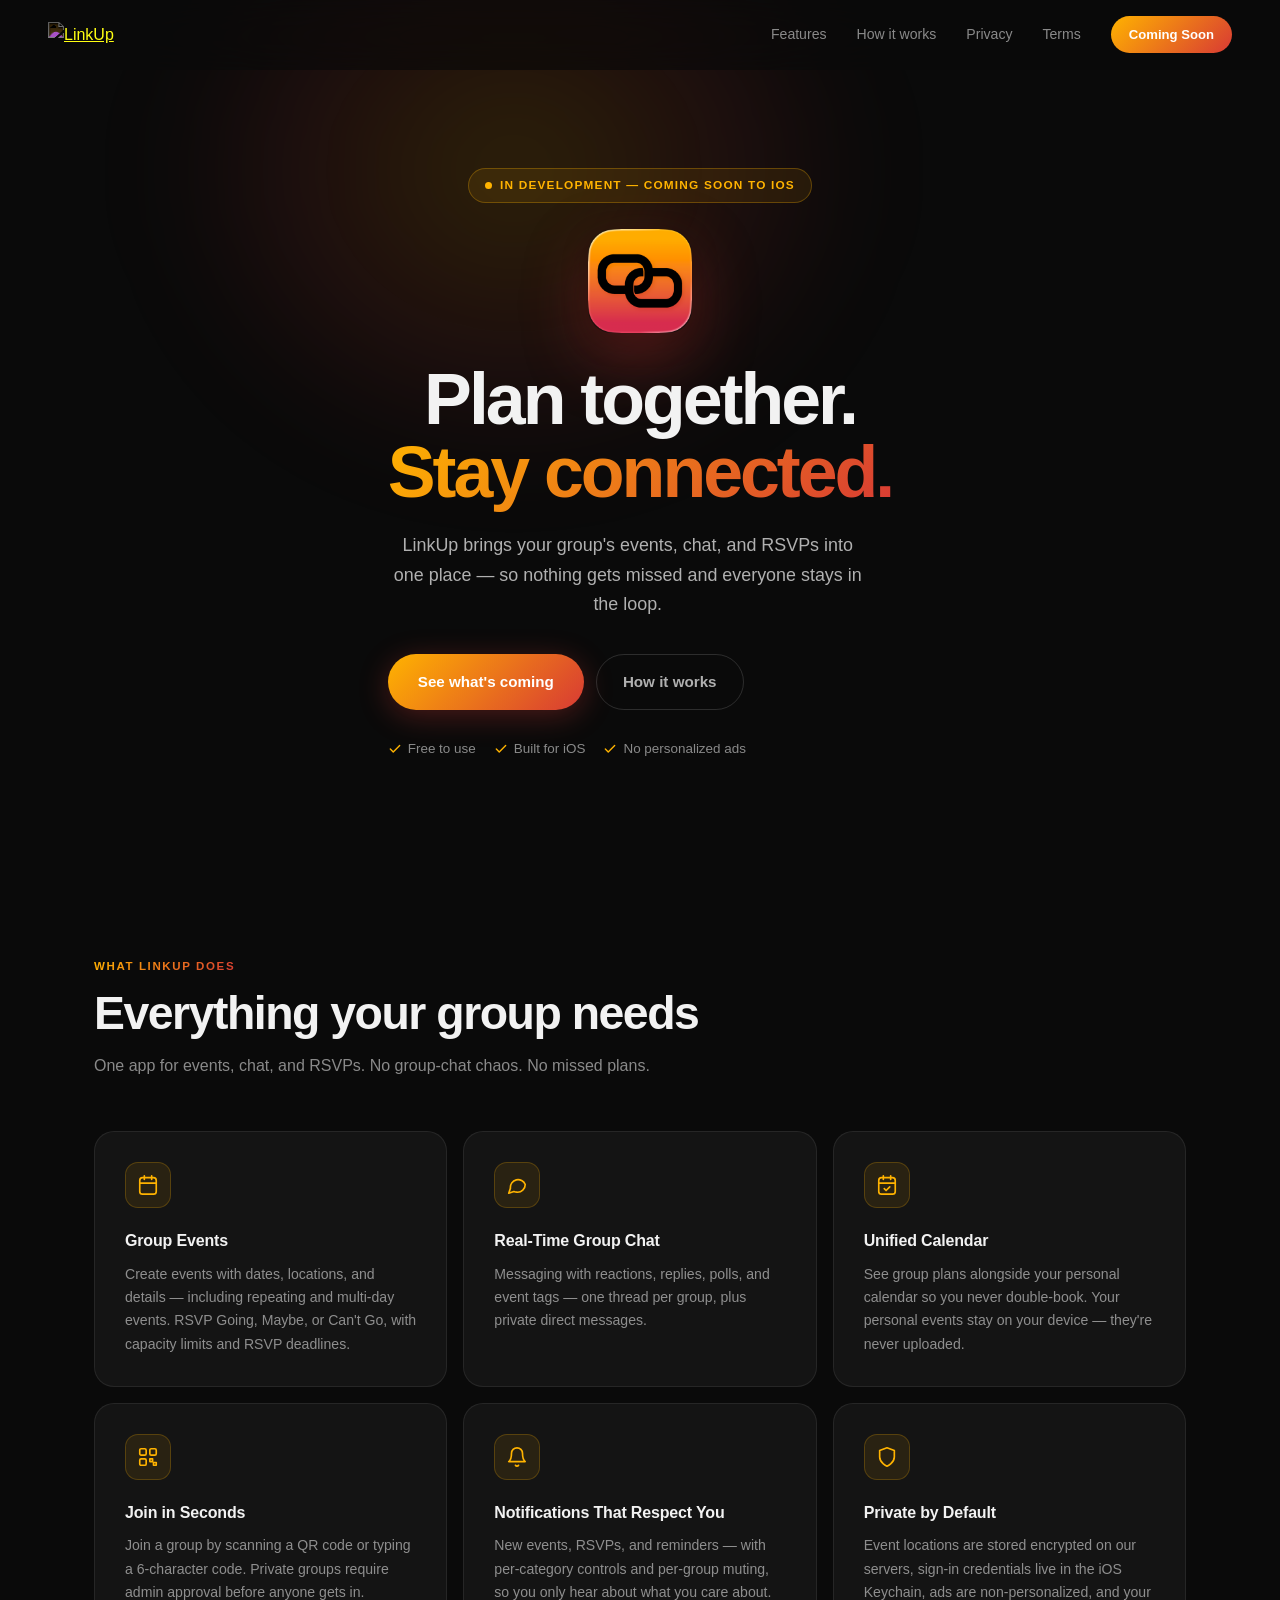
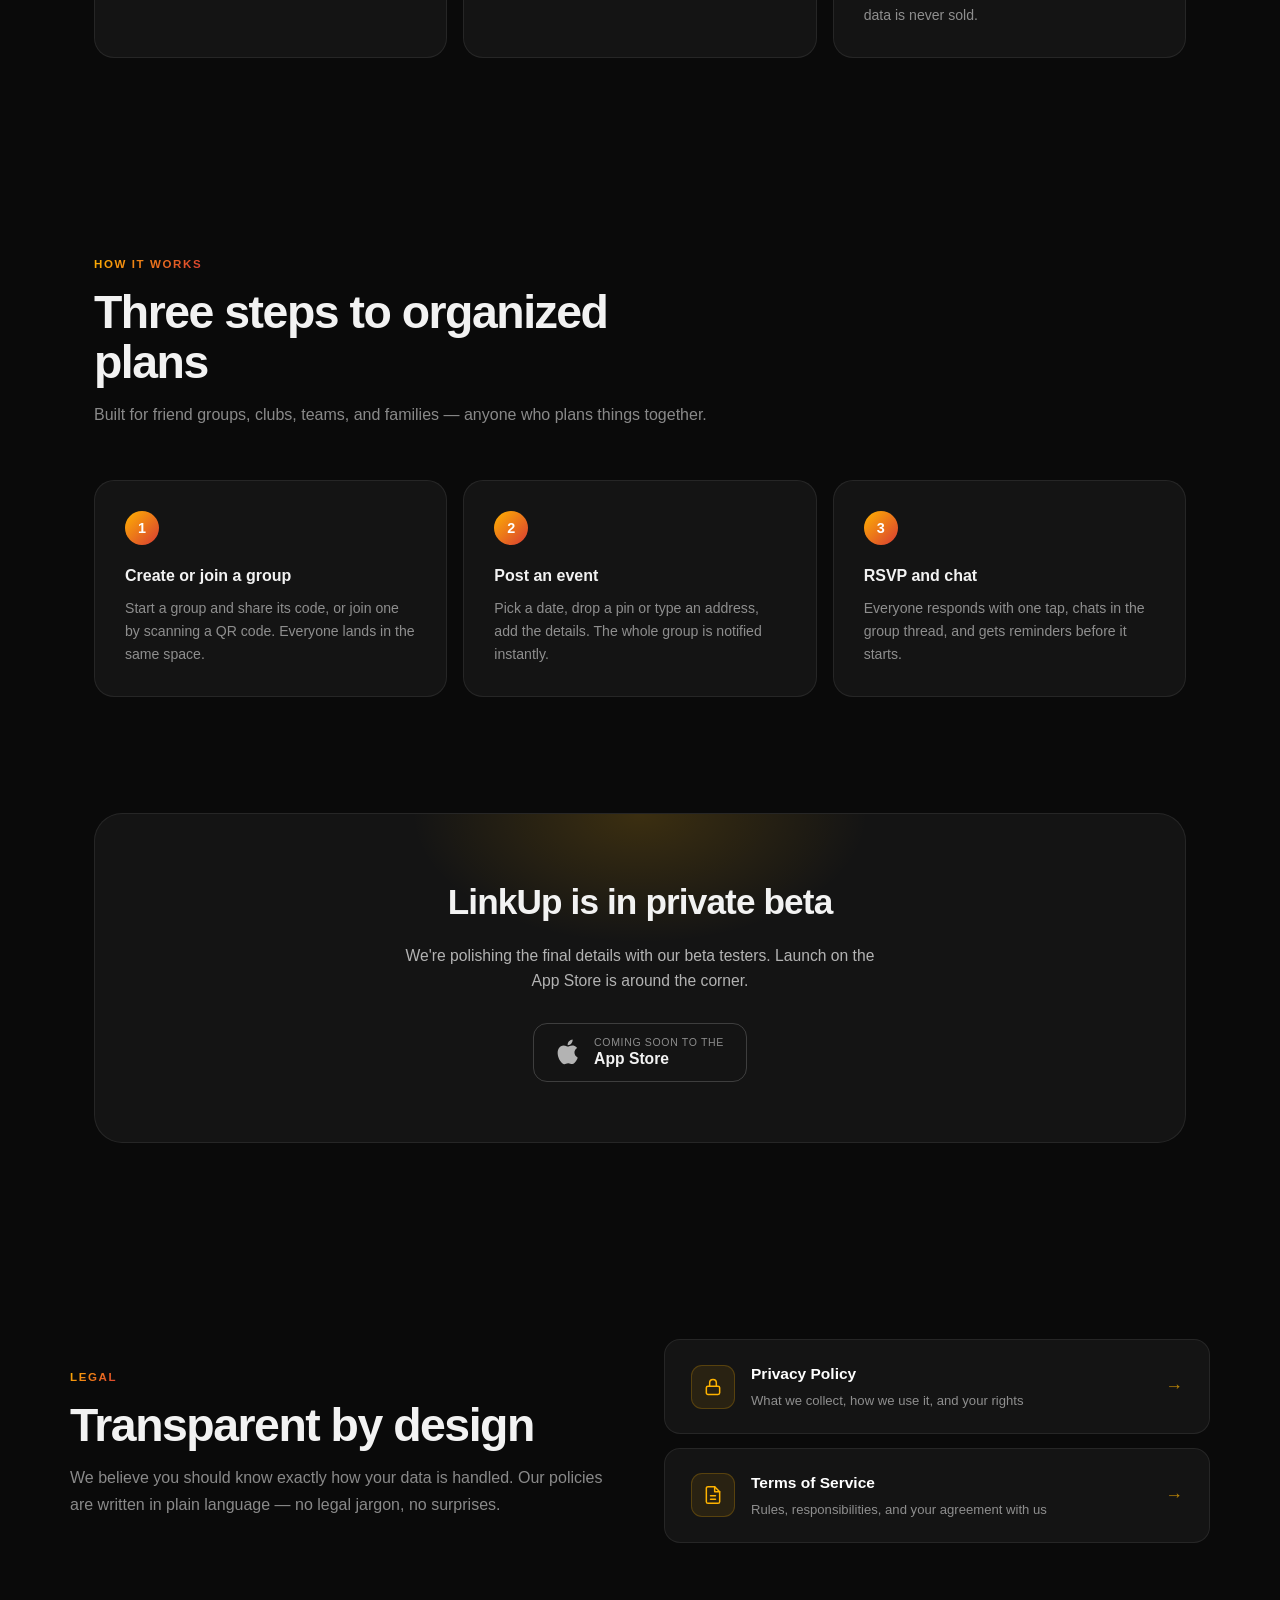
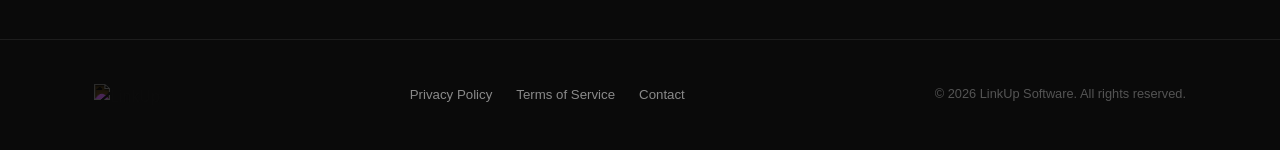
==== index.html @ d25749ea "chore(site): remove app UI mockup — keep the interface under wraps Cameron's call: don't show the ap" ====
<!DOCTYPE html>
<html lang="en">
<head>
  <meta charset="UTF-8" />
  <meta name="viewport" content="width=device-width, initial-scale=1.0" />
  <title>LinkUp — Plan Together. Coming Soon to iOS.</title>
  <meta name="description" content="LinkUp is a free iOS app for group event planning — create or join a group with a code, share events, RSVP, and chat in real time. Coming soon to the App Store." />
  <meta name="theme-color" content="#0a0a0a" />
  <link rel="canonical" href="https://linkupsoftware.com/" />
  <script>if (location.pathname === '/index.html') location.replace('/' + location.search + location.hash);</script>

  <link rel="icon" type="image/png" sizes="64x64" href="favicon-64.png" />
  <link rel="apple-touch-icon" href="apple-touch-icon.png" />

  <meta property="og:type" content="website" />
  <meta property="og:site_name" content="LinkUp" />
  <meta property="og:title" content="LinkUp — Plan Together" />
  <meta property="og:description" content="A free iOS app for coordinating group events. Groups, events, RSVPs, and real-time chat in one place. Coming soon to the App Store." />
  <meta property="og:url" content="https://linkupsoftware.com/" />
  <meta property="og:image" content="https://linkupsoftware.com/og.png" />
  <meta property="og:image:width" content="1200" />
  <meta property="og:image:height" content="630" />
  <meta name="twitter:card" content="summary_large_image" />
  <meta name="twitter:title" content="LinkUp — Plan Together" />
  <meta name="twitter:description" content="A free iOS app for coordinating group events. Coming soon to the App Store." />
  <meta name="twitter:image" content="https://linkupsoftware.com/og.png" />

  <script type="application/ld+json">
  {
    "@context": "https://schema.org",
    "@type": "MobileApplication",
    "name": "LinkUp",
    "operatingSystem": "iOS",
    "applicationCategory": "SocialNetworkingApplication",
    "url": "https://linkupsoftware.com",
    "description": "LinkUp helps a group of people coordinate events. Create or join a group with a 6-character code, post events, collect RSVPs, and chat in real time — keeping friends, clubs, sports teams, and families organized in one app. Currently in private beta; coming soon to the App Store.",
    "offers": { "@type": "Offer", "price": "0", "priceCurrency": "USD" },
    "publisher": { "@type": "Organization", "name": "LinkUp Software", "url": "https://linkupsoftware.com" }
  }
  </script>

  <style>
    *, *::before, *::after { box-sizing: border-box; margin: 0; padding: 0; }

    /* Brand colors mirror the iOS asset catalog: BrandOrange #FFB300 · BrandRed #D83A34 */
    :root {
      --orange: #FFB300;
      --red: #D83A34;
      --gradient: linear-gradient(135deg, #FFB300 0%, #D83A34 100%);
      --gradient-soft: linear-gradient(135deg, rgba(255,179,0,0.14) 0%, rgba(216,58,52,0.14) 100%);
      --black: #0a0a0a;
      --card: #141414;
      --card-2: #1a1a1a;
      --border: rgba(255,255,255,0.08);
      --text: #f2f2f2;
      --text-soft: rgba(255,255,255,0.68);
      --text-muted: rgba(255,255,255,0.52);
      --radius: 20px;
      --maxw: 1140px;
    }

    html { scroll-behavior: smooth; }

    body {
      font-family: -apple-system, BlinkMacSystemFont, "Segoe UI", Roboto, sans-serif;
      background: var(--black);
      color: var(--text);
      line-height: 1.6;
      overflow-x: hidden;
      -webkit-font-smoothing: antialiased;
    }

    a:focus-visible, button:focus-visible {
      outline: 2px solid var(--orange);
      outline-offset: 3px;
      border-radius: 6px;
    }
    .skip-link {
      position: absolute; left: -9999px; top: 12px; z-index: 200;
      background: var(--gradient); color: #fff; padding: 10px 18px;
      border-radius: 8px; font-weight: 700; text-decoration: none; font-size: .9rem;
    }
    .skip-link:focus { left: 12px; }

    /* ── NAV ── */
    nav {
      position: fixed;
      top: 0; left: 0; right: 0;
      z-index: 100;
      display: flex;
      align-items: center;
      justify-content: space-between;
      padding: 16px 48px;
      background: rgba(10,10,10,0.72);
      backdrop-filter: blur(24px) saturate(160%);
      -webkit-backdrop-filter: blur(24px) saturate(160%);
      border-bottom: 1px solid transparent;
      transition: border-color .25s, background .25s;
    }
    nav.scrolled { border-bottom-color: var(--border); background: rgba(10,10,10,0.9); }
    .nav-logo { height: 26px; width: auto; filter: invert(1); display: block; }
    .nav-links { display: flex; gap: 30px; align-items: center; }
    .nav-links a {
      color: var(--text-muted);
      text-decoration: none;
      font-size: 0.88rem;
      font-weight: 500;
      transition: color 0.2s;
    }
    .nav-links a:hover { color: #fff; }
    .nav-cta {
      background: var(--gradient) !important;
      color: #fff !important;
      padding: 8px 18px;
      border-radius: 50px;
      font-size: 0.82rem !important;
      font-weight: 700 !important;
    }

    /* ── LAYOUT ── */
    .wrap { max-width: var(--maxw); margin: 0 auto; padding: 0 24px; }

    /* ── HERO ── */
    .hero {
      position: relative;
      padding: 168px 0 96px;
      overflow: hidden;
    }
    .hero::before {
      content: '';
      position: absolute;
      inset: 0;
      background-image: url('bg.png');
      background-size: 180px;
      opacity: 0.03;
      pointer-events: none;
    }
    .hero-glow {
      position: absolute;
      top: -140px; left: 12%;
      width: 720px; height: 620px;
      background: radial-gradient(ellipse, rgba(255,179,0,0.15) 0%, rgba(216,58,52,0.10) 42%, transparent 70%);
      pointer-events: none;
      border-radius: 50%;
      filter: blur(50px);
    }
    .hero-grid {
      position: relative;
      display: flex;
      flex-direction: column;
      align-items: center;
      text-align: center;
    }
    .hero-icon {
      display: block;
      width: 104px; height: 104px;
      border-radius: 24px;
      margin: 0 auto 30px;
      box-shadow: 0 24px 64px rgba(216,58,52,0.34), 0 8px 24px rgba(0,0,0,0.45);
    }

    .hero-badge {
      display: inline-flex;
      align-items: center;
      gap: 8px;
      font-size: 0.74rem;
      font-weight: 700;
      letter-spacing: 0.1em;
      text-transform: uppercase;
      color: var(--orange);
      background: rgba(255,179,0,0.09);
      border: 1px solid rgba(255,179,0,0.28);
      padding: 7px 16px;
      border-radius: 50px;
      margin-bottom: 26px;
    }
    .hero-badge::before {
      content: '';
      width: 7px; height: 7px;
      border-radius: 50%;
      background: var(--orange);
      animation: pulse 2s infinite;
      flex-shrink: 0;
    }
    @keyframes pulse {
      0%, 100% { opacity: 1; transform: scale(1); }
      50% { opacity: 0.45; transform: scale(0.8); }
    }

    .hero h1 {
      font-size: clamp(2.7rem, 5.6vw, 4.6rem);
      font-weight: 800;
      letter-spacing: -0.042em;
      line-height: 1.02;
      margin-bottom: 22px;
    }
    .hero h1 .grad {
      background: var(--gradient);
      -webkit-background-clip: text;
      -webkit-text-fill-color: transparent;
      background-clip: text;
    }
    .hero-sub {
      font-size: clamp(1.02rem, 1.4vw, 1.16rem);
      color: var(--text-soft);
      max-width: 480px;
      margin-bottom: 34px;
      line-height: 1.65;
    }
    .hero-ctas { display: flex; gap: 12px; flex-wrap: wrap; margin-bottom: 28px; }

    .btn-primary {
      display: inline-flex;
      align-items: center;
      gap: 9px;
      background: var(--gradient);
      color: #fff;
      padding: 15px 30px;
      border-radius: 50px;
      font-weight: 700;
      font-size: 0.95rem;
      text-decoration: none;
      box-shadow: 0 6px 30px rgba(216,58,52,0.32);
      transition: transform 0.15s, box-shadow 0.15s;
    }
    .btn-primary:hover { transform: translateY(-2px); box-shadow: 0 10px 40px rgba(216,58,52,0.46); }
    .btn-ghost {
      display: inline-flex;
      align-items: center;
      gap: 8px;
      color: var(--text-soft);
      padding: 15px 26px;
      border-radius: 50px;
      font-weight: 600;
      font-size: 0.95rem;
      text-decoration: none;
      border: 1px solid rgba(255,255,255,0.14);
      transition: border-color 0.2s, color 0.2s;
    }
    .btn-ghost:hover { border-color: rgba(255,255,255,0.32); color: #fff; }

    .hero-meta {
      display: flex; align-items: center; gap: 18px; flex-wrap: wrap;
      font-size: 0.84rem; color: var(--text-muted);
    }
    .hero-meta i { font-style: normal; display: inline-flex; align-items: center; gap: 6px; }
    .hero-meta svg { width: 14px; height: 14px; color: var(--orange); }

    /* ── SECTIONS ── */
    .section { padding: 96px 0; }
    .section-head { max-width: 620px; margin-bottom: 52px; }
    .section-label {
      font-size: 0.72rem;
      font-weight: 700;
      letter-spacing: 0.14em;
      text-transform: uppercase;
      background: var(--gradient);
      -webkit-background-clip: text;
      -webkit-text-fill-color: transparent;
      background-clip: text;
      margin-bottom: 13px;
      display: inline-block;
    }
    .section-title {
      font-size: clamp(2rem, 4.4vw, 2.9rem);
      font-weight: 800;
      letter-spacing: -0.032em;
      line-height: 1.08;
      margin-bottom: 14px;
    }
    .section-sub { font-size: 1rem; color: var(--text-muted); line-height: 1.7; }

    /* ── FEATURES ── */
    .features-grid {
      display: grid;
      grid-template-columns: repeat(auto-fit, minmax(290px, 1fr));
      gap: 16px;
    }
    .feature-card {
      background: var(--card);
      border: 1px solid var(--border);
      border-radius: var(--radius);
      padding: 30px;
      transition: border-color 0.2s, transform 0.2s;
      position: relative;
      overflow: hidden;
    }
    .feature-card::before {
      content: '';
      position: absolute; inset: 0;
      background: var(--gradient-soft);
      opacity: 0;
      transition: opacity 0.3s;
    }
    .feature-card:hover { transform: translateY(-3px); border-color: rgba(255,179,0,0.24); }
    .feature-card:hover::before { opacity: 1; }
    .feature-icon {
      width: 46px; height: 46px;
      border-radius: 13px;
      background: rgba(255,179,0,0.09);
      border: 1px solid rgba(255,179,0,0.22);
      display: flex; align-items: center; justify-content: center;
      margin-bottom: 20px;
      position: relative;
      color: var(--orange);
    }
    .feature-icon svg { width: 22px; height: 22px; }
    .feature-card h3 { font-size: 1rem; font-weight: 700; margin-bottom: 9px; letter-spacing: -0.01em; position: relative; }
    .feature-card p { font-size: 0.88rem; color: var(--text-muted); line-height: 1.65; position: relative; }

    /* ── STEPS ── */
    .steps { display: grid; grid-template-columns: repeat(auto-fit, minmax(240px, 1fr)); gap: 16px; }
    .step {
      background: var(--card);
      border: 1px solid var(--border);
      border-radius: var(--radius);
      padding: 30px;
    }
    .step-num {
      display: inline-flex; align-items: center; justify-content: center;
      width: 34px; height: 34px; border-radius: 50%;
      background: var(--gradient);
      color: #fff; font-weight: 800; font-size: 0.9rem;
      margin-bottom: 18px;
    }
    .step h3 { font-size: 1rem; font-weight: 700; margin-bottom: 8px; }
    .step p { font-size: 0.88rem; color: var(--text-muted); line-height: 1.65; }

    /* ── BETA CARD ── */
    .coming { padding: 20px 0 100px; }
    .coming-card {
      position: relative;
      border-radius: 28px;
      padding: 60px 40px;
      background: var(--card);
      border: 1px solid var(--border);
      overflow: hidden;
      text-align: center;
    }
    .coming-card::before {
      content: '';
      position: absolute;
      top: -130px; left: 50%; transform: translateX(-50%);
      width: 460px; height: 260px;
      background: radial-gradient(ellipse, rgba(255,179,0,0.17) 0%, transparent 70%);
      pointer-events: none;
    }
    .coming-card h2 {
      font-size: clamp(1.6rem, 3.6vw, 2.2rem);
      font-weight: 800; letter-spacing: -0.025em;
      margin-bottom: 12px; position: relative;
    }
    .coming-card > p {
      color: var(--text-soft);
      max-width: 470px; margin: 0 auto 30px;
      font-size: 0.98rem; position: relative;
    }
    .store-pill {
      display: inline-flex; align-items: center; gap: 12px;
      border: 1px solid rgba(255,255,255,0.18);
      border-radius: 14px;
      padding: 12px 22px;
      color: var(--text-soft);
      user-select: none; position: relative;
    }
    .store-pill svg { width: 26px; height: 26px; fill: currentColor; }
    .store-pill .store-text { text-align: left; line-height: 1.25; }
    .store-pill .store-text small { display: block; font-size: 0.66rem; letter-spacing: 0.06em; text-transform: uppercase; opacity: 0.75; }
    .store-pill .store-text strong { font-size: 0.98rem; font-weight: 700; color: var(--text); }

    /* ── LEGAL ── */
    .legal-section {
      padding: 96px 0;
      display: grid;
      grid-template-columns: 1fr 1fr;
      gap: 48px;
      align-items: center;
    }
    .legal-cards { display: flex; flex-direction: column; gap: 14px; }
    .legal-card {
      display: flex; align-items: center; justify-content: space-between;
      background: var(--card);
      border: 1px solid var(--border);
      border-radius: 16px;
      padding: 22px 26px;
      text-decoration: none; color: #fff;
      transition: border-color 0.2s, transform 0.15s, background 0.2s;
    }
    .legal-card:hover { background: var(--card-2); border-color: rgba(255,179,0,0.3); transform: translateX(4px); }
    .legal-card-left { display: flex; align-items: center; gap: 16px; }
    .legal-card-icon {
      width: 44px; height: 44px; border-radius: 11px;
      background: rgba(255,179,0,0.09);
      border: 1px solid rgba(255,179,0,0.22);
      display: flex; align-items: center; justify-content: center;
      flex-shrink: 0; color: var(--orange);
    }
    .legal-card-icon svg { width: 20px; height: 20px; }
    .legal-card-text h3 { font-size: 0.97rem; font-weight: 700; margin-bottom: 3px; }
    .legal-card-text p { font-size: 0.82rem; color: var(--text-muted); }
    .legal-card-arrow { color: var(--orange); font-size: 1.1rem; opacity: 0.7; transition: opacity .2s, transform .2s; }
    .legal-card:hover .legal-card-arrow { opacity: 1; transform: translateX(3px); }

    /* ── FOOTER ── */
    footer { border-top: 1px solid var(--border); padding: 44px 0; }
    .footer-inner {
      display: flex; align-items: center; justify-content: space-between;
      flex-wrap: wrap; gap: 20px;
    }
    footer img.footer-logo { height: 22px; filter: invert(1); opacity: 0.4; }
    .footer-links { display: flex; gap: 24px; flex-wrap: wrap; }
    .footer-links a {
      color: var(--text-muted); text-decoration: none;
      font-size: 0.83rem; transition: color 0.2s;
    }
    .footer-links a:hover { color: rgba(255,255,255,0.9); }
    .footer-copy { color: rgba(255,255,255,0.3); font-size: 0.8rem; }

    /* ── SCROLL REVEAL ── */
    .reveal { opacity: 0; transform: translateY(18px); transition: opacity .6s ease, transform .6s ease; }
    .reveal.in { opacity: 1; transform: none; }

    /* ── RESPONSIVE / MOTION ── */
    @media (prefers-reduced-motion: reduce) {
      html { scroll-behavior: auto; }
      .hero-badge::before { animation: none; }
      .reveal { opacity: 1; transform: none; transition: none; }
      * { transition: none !important; }
    }
    @media (max-width: 940px) {
      .hero { padding: 140px 0 72px; }
      .section-head { margin-left: auto; margin-right: auto; text-align: center; }
      .legal-section { grid-template-columns: 1fr; gap: 32px; }
    }
    @media (max-width: 768px) {
      nav { padding: 12px 18px; }
      .nav-links a:not(.nav-cta) { display: none; }
      .section { padding: 72px 0; }
      .coming-card { padding: 44px 22px; }
      .footer-inner { flex-direction: column; align-items: flex-start; }
      .hero-icon { width: 88px; height: 88px; }
    }
  </style>
</head>
<body>

<a class="skip-link" href="#features">Skip to content</a>

<!-- NAV -->
<nav id="nav" aria-label="Main">
  <a href="/" aria-label="LinkUp home"><img class="nav-logo" src="logo.png" alt="LinkUp" /></a>
  <div class="nav-links">
    <a href="#features">Features</a>
    <a href="#how">How it works</a>
    <a href="privacy">Privacy</a>
    <a href="tos">Terms</a>
    <a href="#coming-soon" class="nav-cta">Coming Soon</a>
  </div>
</nav>

<!-- HERO -->
<header class="hero">
  <div class="hero-glow" aria-hidden="true"></div>
  <div class="wrap hero-grid">
    <div class="hero-copy">
      <p class="hero-badge">In development &mdash; coming soon to iOS</p>
      <img class="hero-icon" src="appicon-320.png" alt="LinkUp app icon" width="104" height="104" />
      <h1>Plan together.<br><span class="grad">Stay connected.</span></h1>
      <p class="hero-sub">LinkUp brings your group's events, chat, and RSVPs into one place — so nothing gets missed and everyone stays in the loop.</p>
      <div class="hero-ctas">
        <a class="btn-primary" href="#features">See what's coming</a>
        <a class="btn-ghost" href="#how">How it works</a>
      </div>
      <p class="hero-meta">
        <i><svg viewBox="0 0 24 24" fill="none" stroke="currentColor" stroke-width="2.4" stroke-linecap="round" stroke-linejoin="round" aria-hidden="true"><path d="M20 6 9 17l-5-5"/></svg>Free to use</i>
        <i><svg viewBox="0 0 24 24" fill="none" stroke="currentColor" stroke-width="2.4" stroke-linecap="round" stroke-linejoin="round" aria-hidden="true"><path d="M20 6 9 17l-5-5"/></svg>Built for iOS</i>
        <i><svg viewBox="0 0 24 24" fill="none" stroke="currentColor" stroke-width="2.4" stroke-linecap="round" stroke-linejoin="round" aria-hidden="true"><path d="M20 6 9 17l-5-5"/></svg>No personalized ads</i>
      </p>
    </div>

  </div>
</header>

<main>

<!-- FEATURES -->
<section class="section" id="features">
  <div class="wrap">
    <div class="section-head reveal">
      <p class="section-label">What LinkUp does</p>
      <h2 class="section-title">Everything your group needs</h2>
      <p class="section-sub">One app for events, chat, and RSVPs. No group-chat chaos. No missed plans.</p>
    </div>

    <div class="features-grid">
      <div class="feature-card reveal">
        <div class="feature-icon" aria-hidden="true">
          <svg viewBox="0 0 24 24" fill="none" stroke="currentColor" stroke-width="1.8" stroke-linecap="round" stroke-linejoin="round"><rect x="3" y="4" width="18" height="18" rx="3"/><path d="M16 2v4M8 2v4M3 10h18"/></svg>
        </div>
        <h3>Group Events</h3>
        <p>Create events with dates, locations, and details — including repeating and multi-day events. RSVP Going, Maybe, or Can't Go, with capacity limits and RSVP deadlines.</p>
      </div>
      <div class="feature-card reveal">
        <div class="feature-icon" aria-hidden="true">
          <svg viewBox="0 0 24 24" fill="none" stroke="currentColor" stroke-width="1.8" stroke-linecap="round" stroke-linejoin="round"><path d="M21 11.5a8.38 8.38 0 0 1-9 8.35 8.5 8.5 0 0 1-3.4-.7L3 21l1.85-5.6A8.38 8.38 0 0 1 21 11.5Z"/></svg>
        </div>
        <h3>Real-Time Group Chat</h3>
        <p>Messaging with reactions, replies, polls, and event tags — one thread per group, plus private direct messages.</p>
      </div>
      <div class="feature-card reveal">
        <div class="feature-icon" aria-hidden="true">
          <svg viewBox="0 0 24 24" fill="none" stroke="currentColor" stroke-width="1.8" stroke-linecap="round" stroke-linejoin="round"><rect x="3" y="4" width="18" height="18" rx="3"/><path d="M16 2v4M8 2v4M3 10h18M9 16l2 2 4-4"/></svg>
        </div>
        <h3>Unified Calendar</h3>
        <p>See group plans alongside your personal calendar so you never double-book. Your personal events stay on your device — they're never uploaded.</p>
      </div>
      <div class="feature-card reveal">
        <div class="feature-icon" aria-hidden="true">
          <svg viewBox="0 0 24 24" fill="none" stroke="currentColor" stroke-width="1.8" stroke-linecap="round" stroke-linejoin="round"><rect x="3" y="3" width="7" height="7" rx="1.5"/><rect x="14" y="3" width="7" height="7" rx="1.5"/><rect x="3" y="14" width="7" height="7" rx="1.5"/><path d="M14 14h3v3h-3zM18 18h3v3h-3z"/></svg>
        </div>
        <h3>Join in Seconds</h3>
        <p>Join a group by scanning a QR code or typing a 6-character code. Private groups require admin approval before anyone gets in.</p>
      </div>
      <div class="feature-card reveal">
        <div class="feature-icon" aria-hidden="true">
          <svg viewBox="0 0 24 24" fill="none" stroke="currentColor" stroke-width="1.8" stroke-linecap="round" stroke-linejoin="round"><path d="M18 8a6 6 0 0 0-12 0c0 7-3 9-3 9h18s-3-2-3-9"/><path d="M13.7 21a2 2 0 0 1-3.4 0"/></svg>
        </div>
        <h3>Notifications That Respect You</h3>
        <p>New events, RSVPs, and reminders — with per-category controls and per-group muting, so you only hear about what you care about.</p>
      </div>
      <div class="feature-card reveal">
        <div class="feature-icon" aria-hidden="true">
          <svg viewBox="0 0 24 24" fill="none" stroke="currentColor" stroke-width="1.8" stroke-linecap="round" stroke-linejoin="round"><path d="M12 22s8-3.5 8-10V5l-8-3-8 3v7c0 6.5 8 10 8 10Z"/></svg>
        </div>
        <h3>Private by Default</h3>
        <p>Event locations are stored encrypted on our servers, sign-in credentials live in the iOS Keychain, ads are non-personalized, and your data is never sold.</p>
      </div>
    </div>
  </div>
</section>

<!-- HOW IT WORKS -->
<section class="section" id="how">
  <div class="wrap">
    <div class="section-head reveal">
      <p class="section-label">How it works</p>
      <h2 class="section-title">Three steps to organized plans</h2>
      <p class="section-sub">Built for friend groups, clubs, teams, and families — anyone who plans things together.</p>
    </div>
    <div class="steps">
      <div class="step reveal">
        <span class="step-num" aria-hidden="true">1</span>
        <h3>Create or join a group</h3>
        <p>Start a group and share its code, or join one by scanning a QR code. Everyone lands in the same space.</p>
      </div>
      <div class="step reveal">
        <span class="step-num" aria-hidden="true">2</span>
        <h3>Post an event</h3>
        <p>Pick a date, drop a pin or type an address, add the details. The whole group is notified instantly.</p>
      </div>
      <div class="step reveal">
        <span class="step-num" aria-hidden="true">3</span>
        <h3>RSVP and chat</h3>
        <p>Everyone responds with one tap, chats in the group thread, and gets reminders before it starts.</p>
      </div>
    </div>
  </div>
</section>

<!-- COMING SOON -->
<section class="coming" id="coming-soon">
  <div class="wrap">
    <div class="coming-card reveal">
      <h2>LinkUp is in private beta</h2>
      <p>We're polishing the final details with our beta testers. Launch on the App Store is around the corner.</p>
      <div class="store-pill" aria-label="Coming soon to the App Store">
        <svg viewBox="0 0 24 24" aria-hidden="true"><path d="M17.05 12.54c-.03-2.89 2.36-4.27 2.47-4.34-1.35-1.97-3.44-2.24-4.18-2.27-1.78-.18-3.47 1.05-4.37 1.05-.9 0-2.29-1.02-3.77-1-1.94.03-3.72 1.13-4.72 2.86-2.01 3.49-.51 8.66 1.45 11.49.96 1.39 2.1 2.94 3.6 2.88 1.44-.06 1.99-.93 3.73-.93 1.74 0 2.23.93 3.76.9 1.56-.03 2.54-1.41 3.49-2.8 1.1-1.61 1.55-3.17 1.57-3.25-.03-.02-3.01-1.16-3.03-4.59ZM14.16 4.06c.8-.96 1.33-2.3 1.18-3.64-1.14.05-2.53.76-3.35 1.72-.74.85-1.38 2.21-1.21 3.52 1.28.1 2.58-.65 3.38-1.6Z"/></svg>
        <span class="store-text">
          <small>Coming soon to the</small>
          <strong>App Store</strong>
        </span>
      </div>
    </div>
  </div>
</section>

<!-- LEGAL -->
<section class="wrap legal-section" id="legal">
  <div class="legal-intro reveal">
    <p class="section-label">Legal</p>
    <h2 class="section-title">Transparent by design</h2>
    <p class="section-sub">We believe you should know exactly how your data is handled. Our policies are written in plain language — no legal jargon, no surprises.</p>
  </div>
  <div class="legal-cards reveal">
    <a class="legal-card" href="privacy">
      <div class="legal-card-left">
        <div class="legal-card-icon" aria-hidden="true">
          <svg viewBox="0 0 24 24" fill="none" stroke="currentColor" stroke-width="1.8" stroke-linecap="round" stroke-linejoin="round"><rect x="4" y="11" width="16" height="10" rx="2"/><path d="M8 11V7a4 4 0 0 1 8 0v4"/></svg>
        </div>
        <div class="legal-card-text">
          <h3>Privacy Policy</h3>
          <p>What we collect, how we use it, and your rights</p>
        </div>
      </div>
      <span class="legal-card-arrow" aria-hidden="true">&rarr;</span>
    </a>
    <a class="legal-card" href="tos">
      <div class="legal-card-left">
        <div class="legal-card-icon" aria-hidden="true">
          <svg viewBox="0 0 24 24" fill="none" stroke="currentColor" stroke-width="1.8" stroke-linecap="round" stroke-linejoin="round"><path d="M14 2H6a2 2 0 0 0-2 2v16a2 2 0 0 0 2 2h12a2 2 0 0 0 2-2V8Z"/><path d="M14 2v6h6M9 13h6M9 17h6"/></svg>
        </div>
        <div class="legal-card-text">
          <h3>Terms of Service</h3>
          <p>Rules, responsibilities, and your agreement with us</p>
        </div>
      </div>
      <span class="legal-card-arrow" aria-hidden="true">&rarr;</span>
    </a>
  </div>
</section>

</main>

<!-- FOOTER -->
<footer>
  <div class="wrap footer-inner">
    <img class="footer-logo" src="logo.png" alt="LinkUp" />
    <div class="footer-links">
      <a href="privacy">Privacy Policy</a>
      <a href="tos">Terms of Service</a>
      <a href="mailto:hello.linkupapp@gmail.com">Contact</a>
    </div>
    <p class="footer-copy">&copy; 2026 LinkUp Software. All rights reserved.</p>
  </div>
</footer>

<script>
  // Nav border appears once scrolled off the top.
  var nav = document.getElementById('nav');
  var onScroll = function () { nav.classList.toggle('scrolled', window.scrollY > 8); };
  onScroll();
  window.addEventListener('scroll', onScroll, { passive: true });

  // Scroll reveal — skipped entirely when the user prefers reduced motion.
  var reduced = window.matchMedia('(prefers-reduced-motion: reduce)').matches;
  var items = document.querySelectorAll('.reveal');
  if (reduced || !('IntersectionObserver' in window)) {
    items.forEach(function (el) { el.classList.add('in'); });
  } else {
    var io = new IntersectionObserver(function (entries) {
      entries.forEach(function (e) {
        if (e.isIntersecting) { e.target.classList.add('in'); io.unobserve(e.target); }
      });
    }, { rootMargin: '0px 0px -60px 0px', threshold: 0.08 });
    items.forEach(function (el, i) {
      el.style.transitionDelay = Math.min(i % 3, 2) * 70 + 'ms';
      io.observe(el);
    });
  }
</script>

</body>
</html>
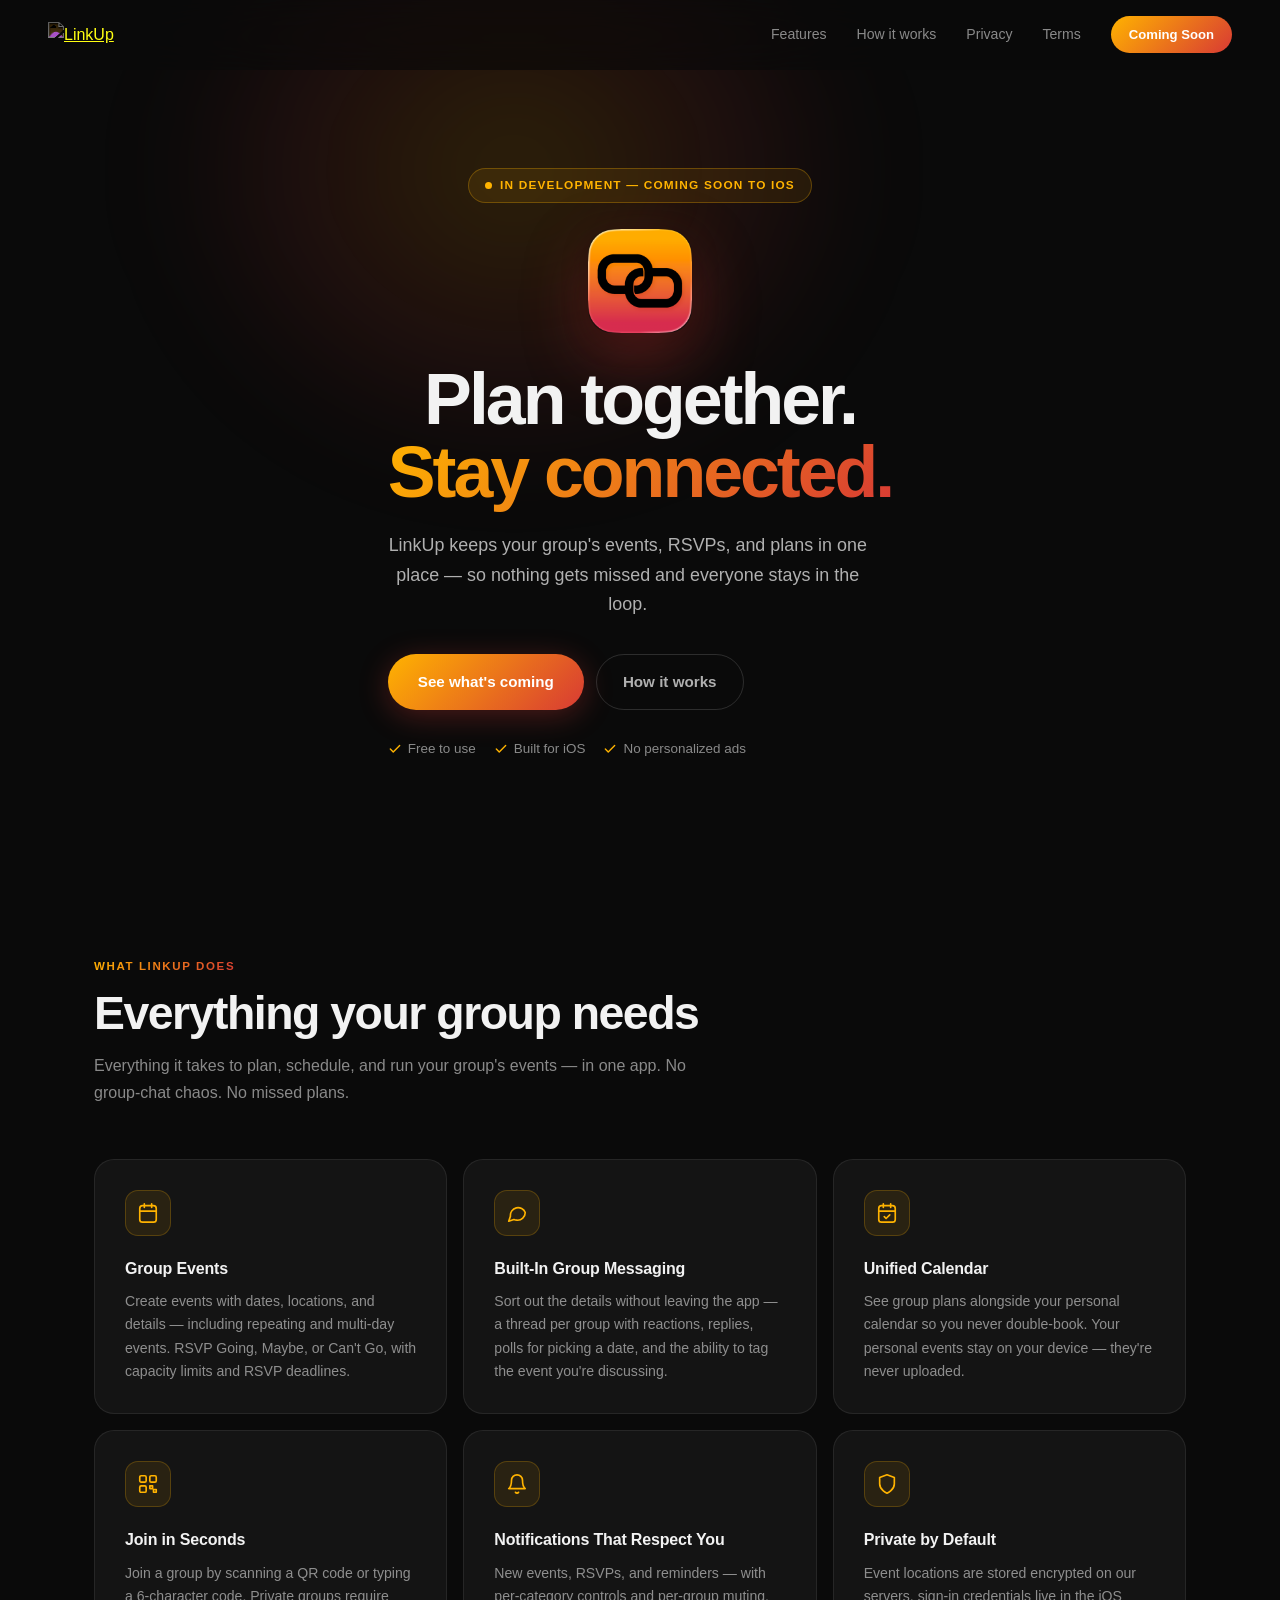
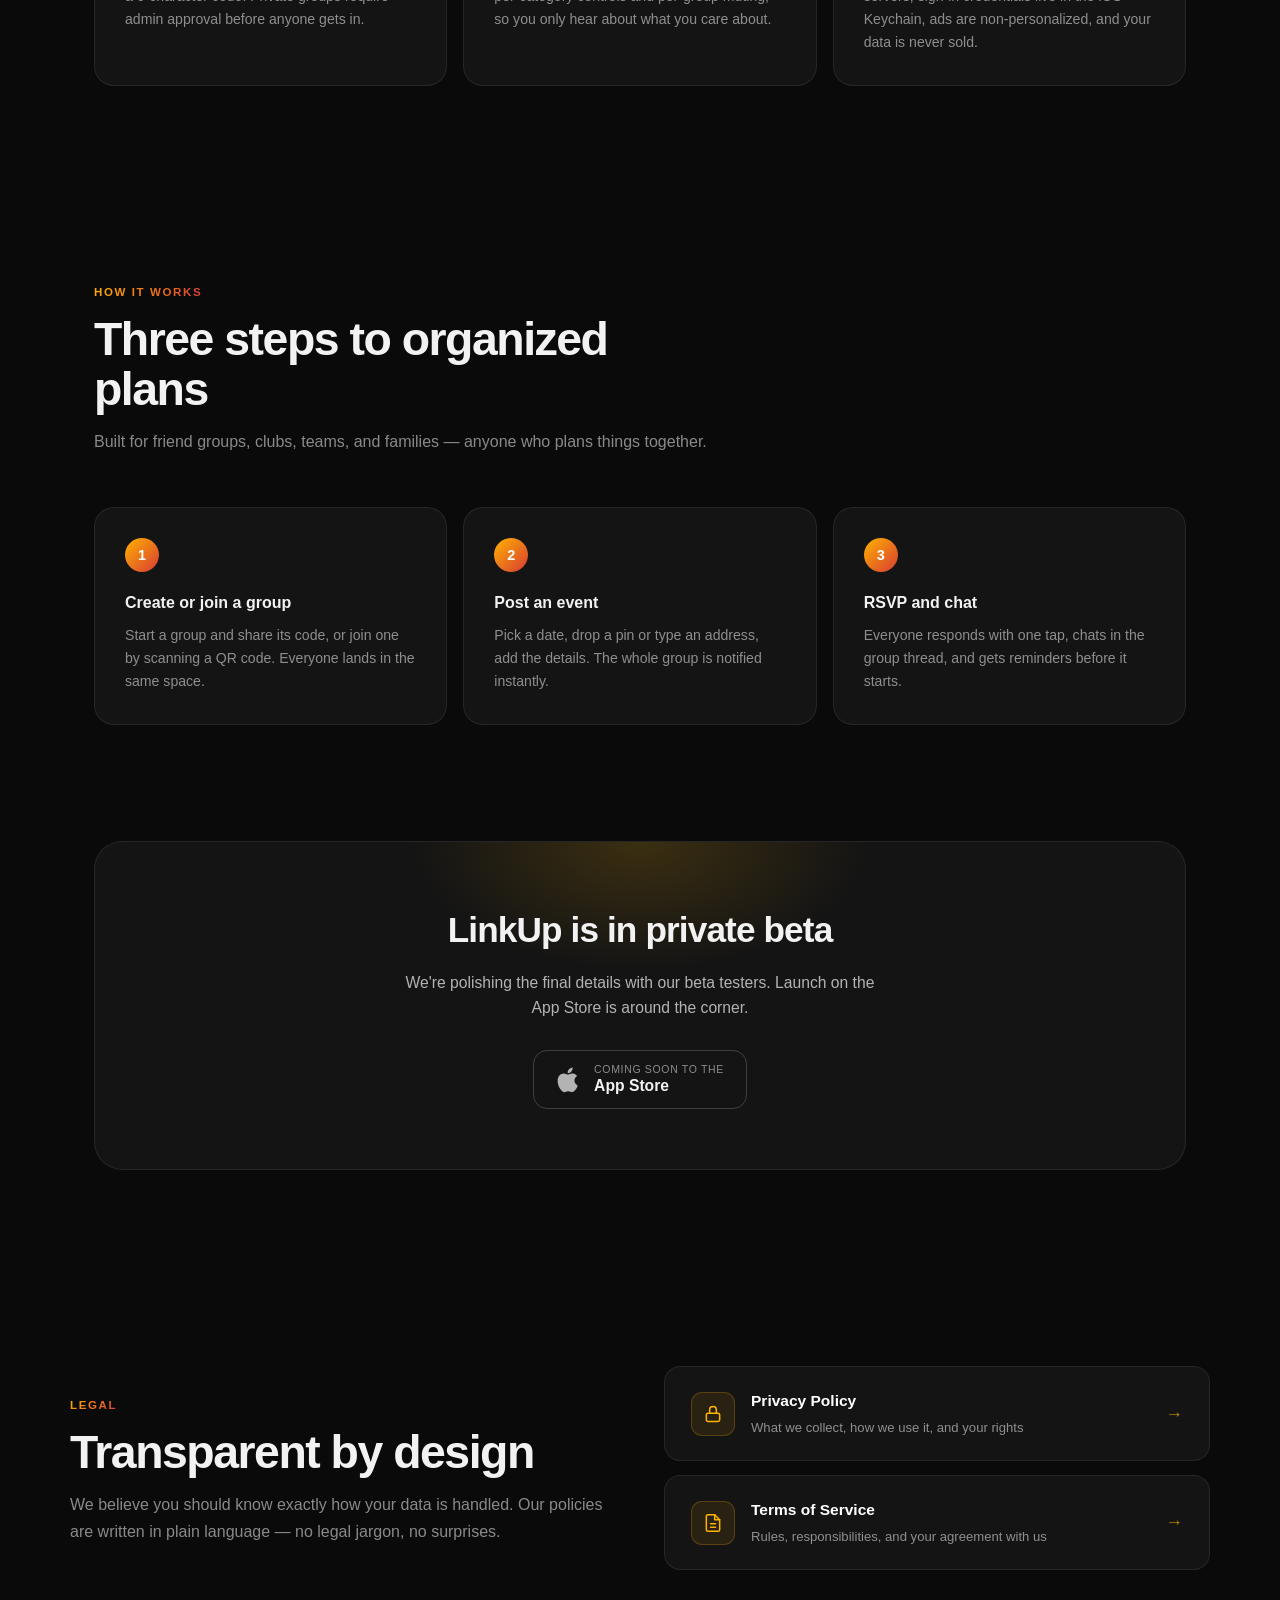
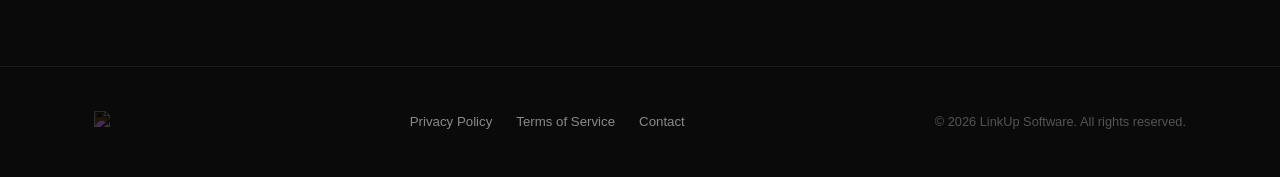
==== commit 9951d2bd: "content(site): position LinkUp as event management, not social networking Cameron's call. The schema" ====
--- a/index.html
+++ b/index.html
@@ -4,7 +4,7 @@
   <meta charset="UTF-8" />
   <meta name="viewport" content="width=device-width, initial-scale=1.0" />
   <title>LinkUp — Plan Together. Coming Soon to iOS.</title>
-  <meta name="description" content="LinkUp is a free iOS app for group event planning — create or join a group with a code, share events, RSVP, and chat in real time. Coming soon to the App Store." />
+  <meta name="description" content="LinkUp is a free iOS app for group event management — create or join a group with a code, schedule events, collect RSVPs, and keep everyone coordinated. Coming soon to the App Store." />
   <meta name="theme-color" content="#0a0a0a" />
   <link rel="canonical" href="https://linkupsoftware.com/" />
   <script>if (location.pathname === '/index.html') location.replace('/' + location.search + location.hash);</script>
@@ -15,14 +15,14 @@
   <meta property="og:type" content="website" />
   <meta property="og:site_name" content="LinkUp" />
   <meta property="og:title" content="LinkUp — Plan Together" />
-  <meta property="og:description" content="A free iOS app for coordinating group events. Groups, events, RSVPs, and real-time chat in one place. Coming soon to the App Store." />
+  <meta property="og:description" content="A free iOS app for group event management. Schedule events, collect RSVPs, and keep your whole group coordinated. Coming soon to the App Store." />
   <meta property="og:url" content="https://linkupsoftware.com/" />
   <meta property="og:image" content="https://linkupsoftware.com/og.png" />
   <meta property="og:image:width" content="1200" />
   <meta property="og:image:height" content="630" />
   <meta name="twitter:card" content="summary_large_image" />
   <meta name="twitter:title" content="LinkUp — Plan Together" />
-  <meta name="twitter:description" content="A free iOS app for coordinating group events. Coming soon to the App Store." />
+  <meta name="twitter:description" content="A free iOS app for group event management. Coming soon to the App Store." />
   <meta name="twitter:image" content="https://linkupsoftware.com/og.png" />
 
   <script type="application/ld+json">
@@ -31,9 +31,10 @@
     "@type": "MobileApplication",
     "name": "LinkUp",
     "operatingSystem": "iOS",
-    "applicationCategory": "SocialNetworkingApplication",
+    "applicationCategory": "BusinessApplication",
+    "applicationSubCategory": "Event Management",
     "url": "https://linkupsoftware.com",
-    "description": "LinkUp helps a group of people coordinate events. Create or join a group with a 6-character code, post events, collect RSVPs, and chat in real time — keeping friends, clubs, sports teams, and families organized in one app. Currently in private beta; coming soon to the App Store.",
+    "description": "LinkUp is a group event management app for iOS. Create or join a group with a 6-character code, schedule one-off, repeating, or multi-day events, collect RSVPs, and keep everyone on the same page with reminders, a shared calendar, and built-in group messaging — for friend groups, clubs, sports teams, and families. Currently in private beta; coming soon to the App Store.",
     "offers": { "@type": "Offer", "price": "0", "priceCurrency": "USD" },
     "publisher": { "@type": "Organization", "name": "LinkUp Software", "url": "https://linkupsoftware.com" }
   }
@@ -466,7 +467,7 @@
       <p class="hero-badge">In development &mdash; coming soon to iOS</p>
       <img class="hero-icon" src="appicon-320.png" alt="LinkUp app icon" width="104" height="104" />
       <h1>Plan together.<br><span class="grad">Stay connected.</span></h1>
-      <p class="hero-sub">LinkUp brings your group's events, chat, and RSVPs into one place — so nothing gets missed and everyone stays in the loop.</p>
+      <p class="hero-sub">LinkUp keeps your group's events, RSVPs, and plans in one place — so nothing gets missed and everyone stays in the loop.</p>
       <div class="hero-ctas">
         <a class="btn-primary" href="#features">See what's coming</a>
         <a class="btn-ghost" href="#how">How it works</a>
@@ -489,7 +490,7 @@
     <div class="section-head reveal">
       <p class="section-label">What LinkUp does</p>
       <h2 class="section-title">Everything your group needs</h2>
-      <p class="section-sub">One app for events, chat, and RSVPs. No group-chat chaos. No missed plans.</p>
+      <p class="section-sub">Everything it takes to plan, schedule, and run your group's events — in one app. No group-chat chaos. No missed plans.</p>
     </div>
 
     <div class="features-grid">
@@ -504,8 +505,8 @@
         <div class="feature-icon" aria-hidden="true">
           <svg viewBox="0 0 24 24" fill="none" stroke="currentColor" stroke-width="1.8" stroke-linecap="round" stroke-linejoin="round"><path d="M21 11.5a8.38 8.38 0 0 1-9 8.35 8.5 8.5 0 0 1-3.4-.7L3 21l1.85-5.6A8.38 8.38 0 0 1 21 11.5Z"/></svg>
         </div>
-        <h3>Real-Time Group Chat</h3>
-        <p>Messaging with reactions, replies, polls, and event tags — one thread per group, plus private direct messages.</p>
+        <h3>Built-In Group Messaging</h3>
+        <p>Sort out the details without leaving the app — a thread per group with reactions, replies, polls for picking a date, and the ability to tag the event you're discussing.</p>
       </div>
       <div class="feature-card reveal">
         <div class="feature-icon" aria-hidden="true">
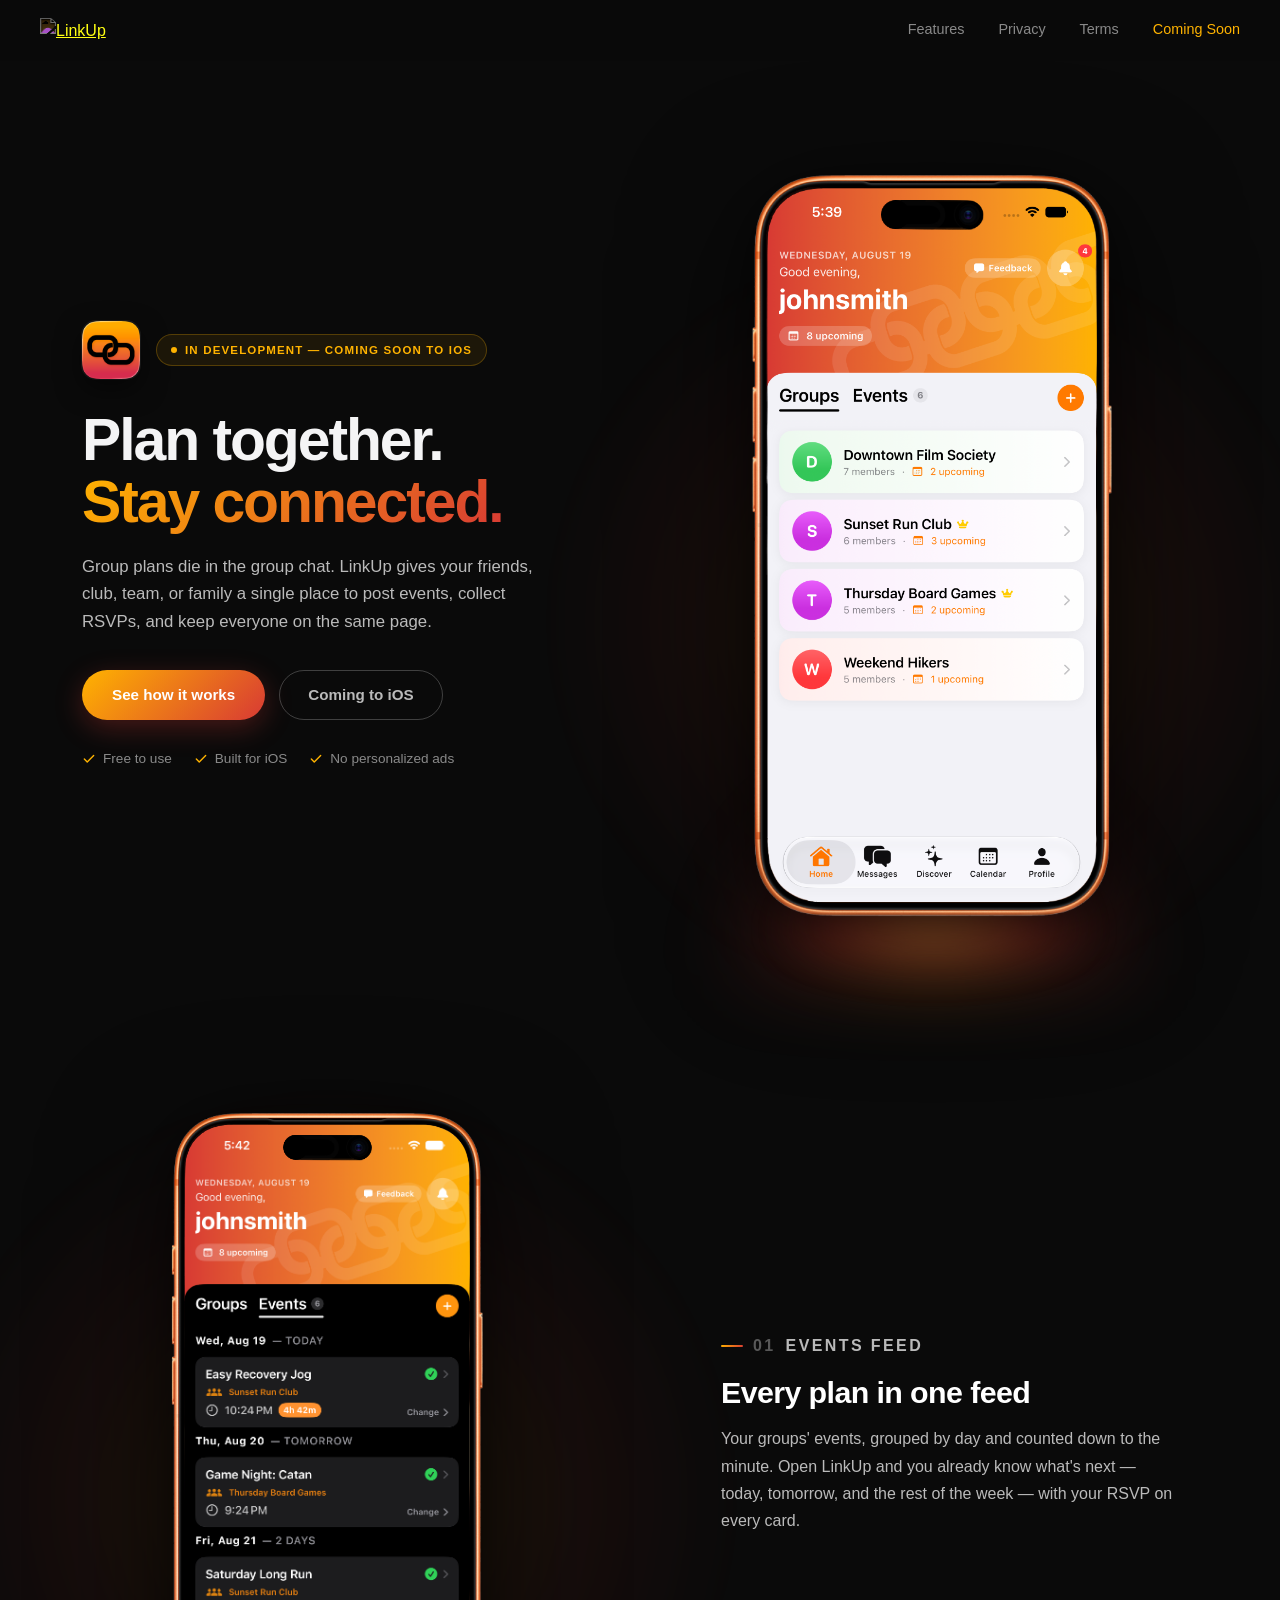
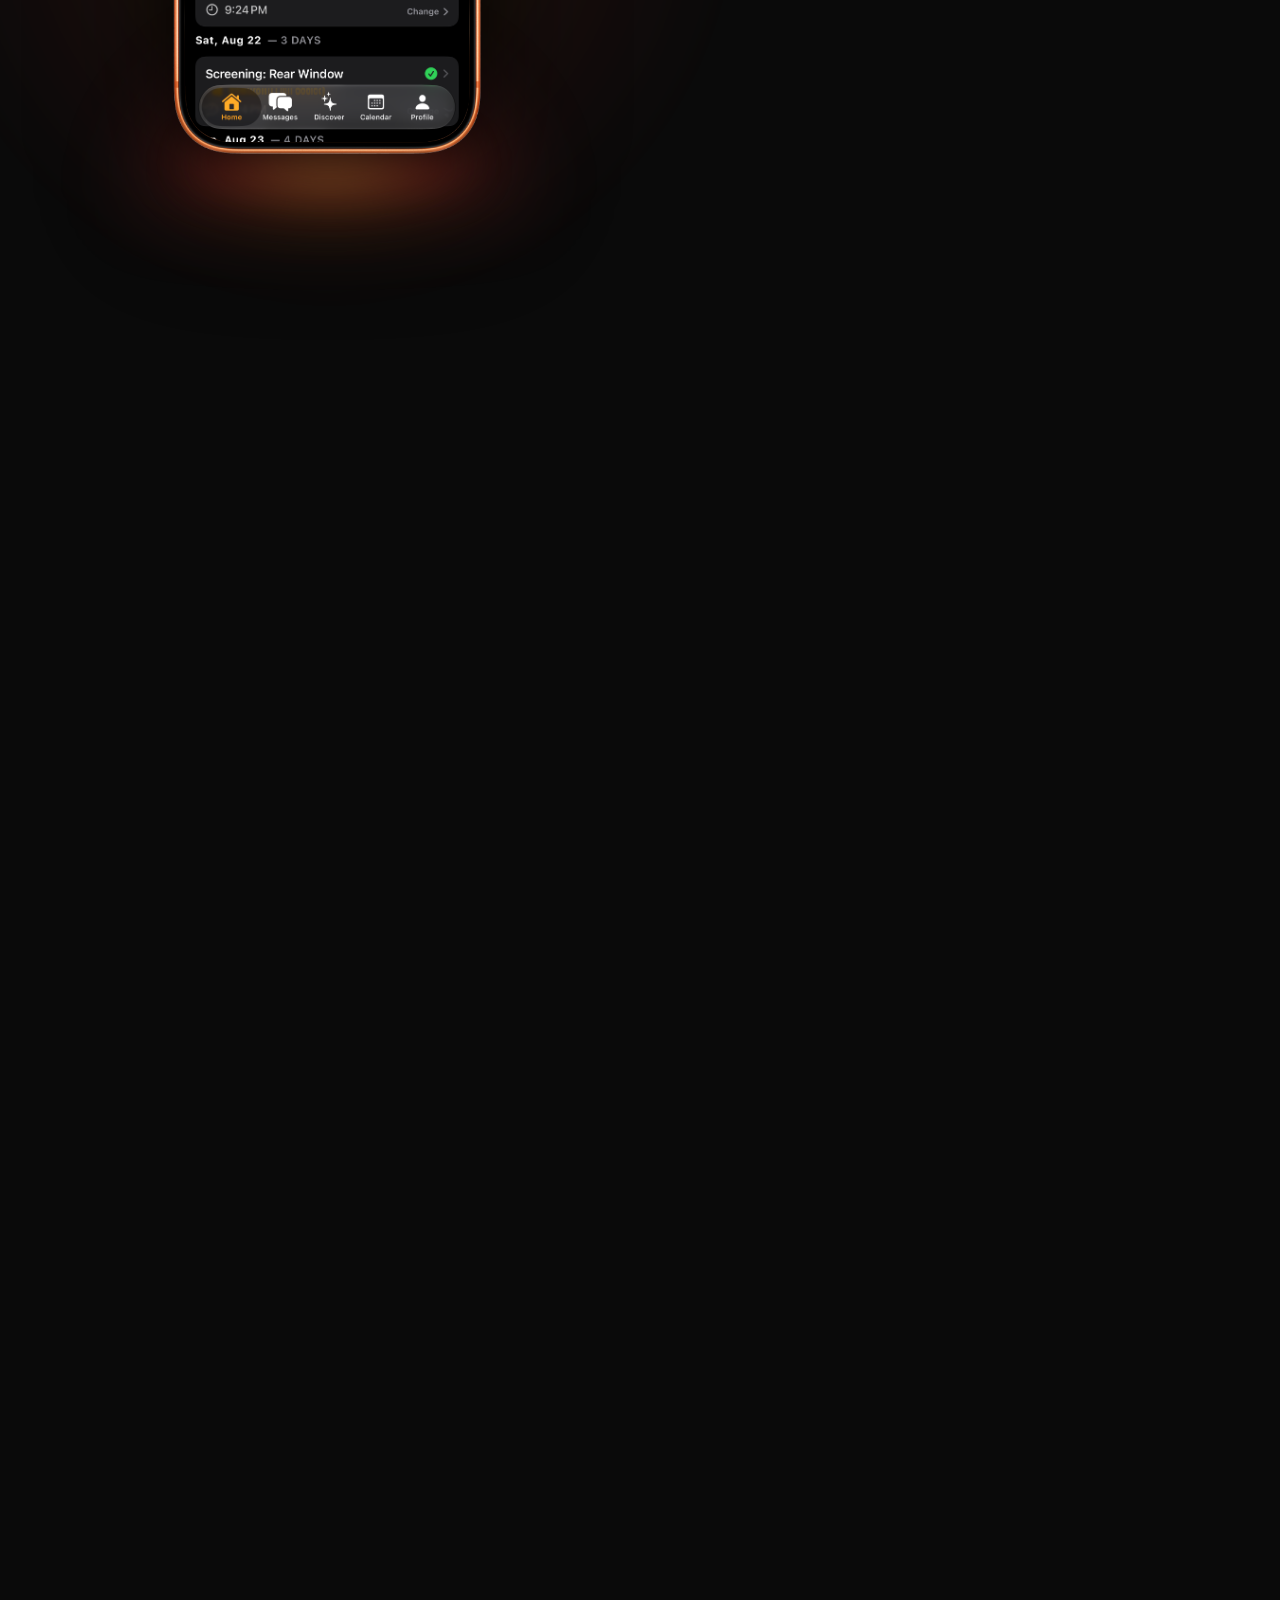
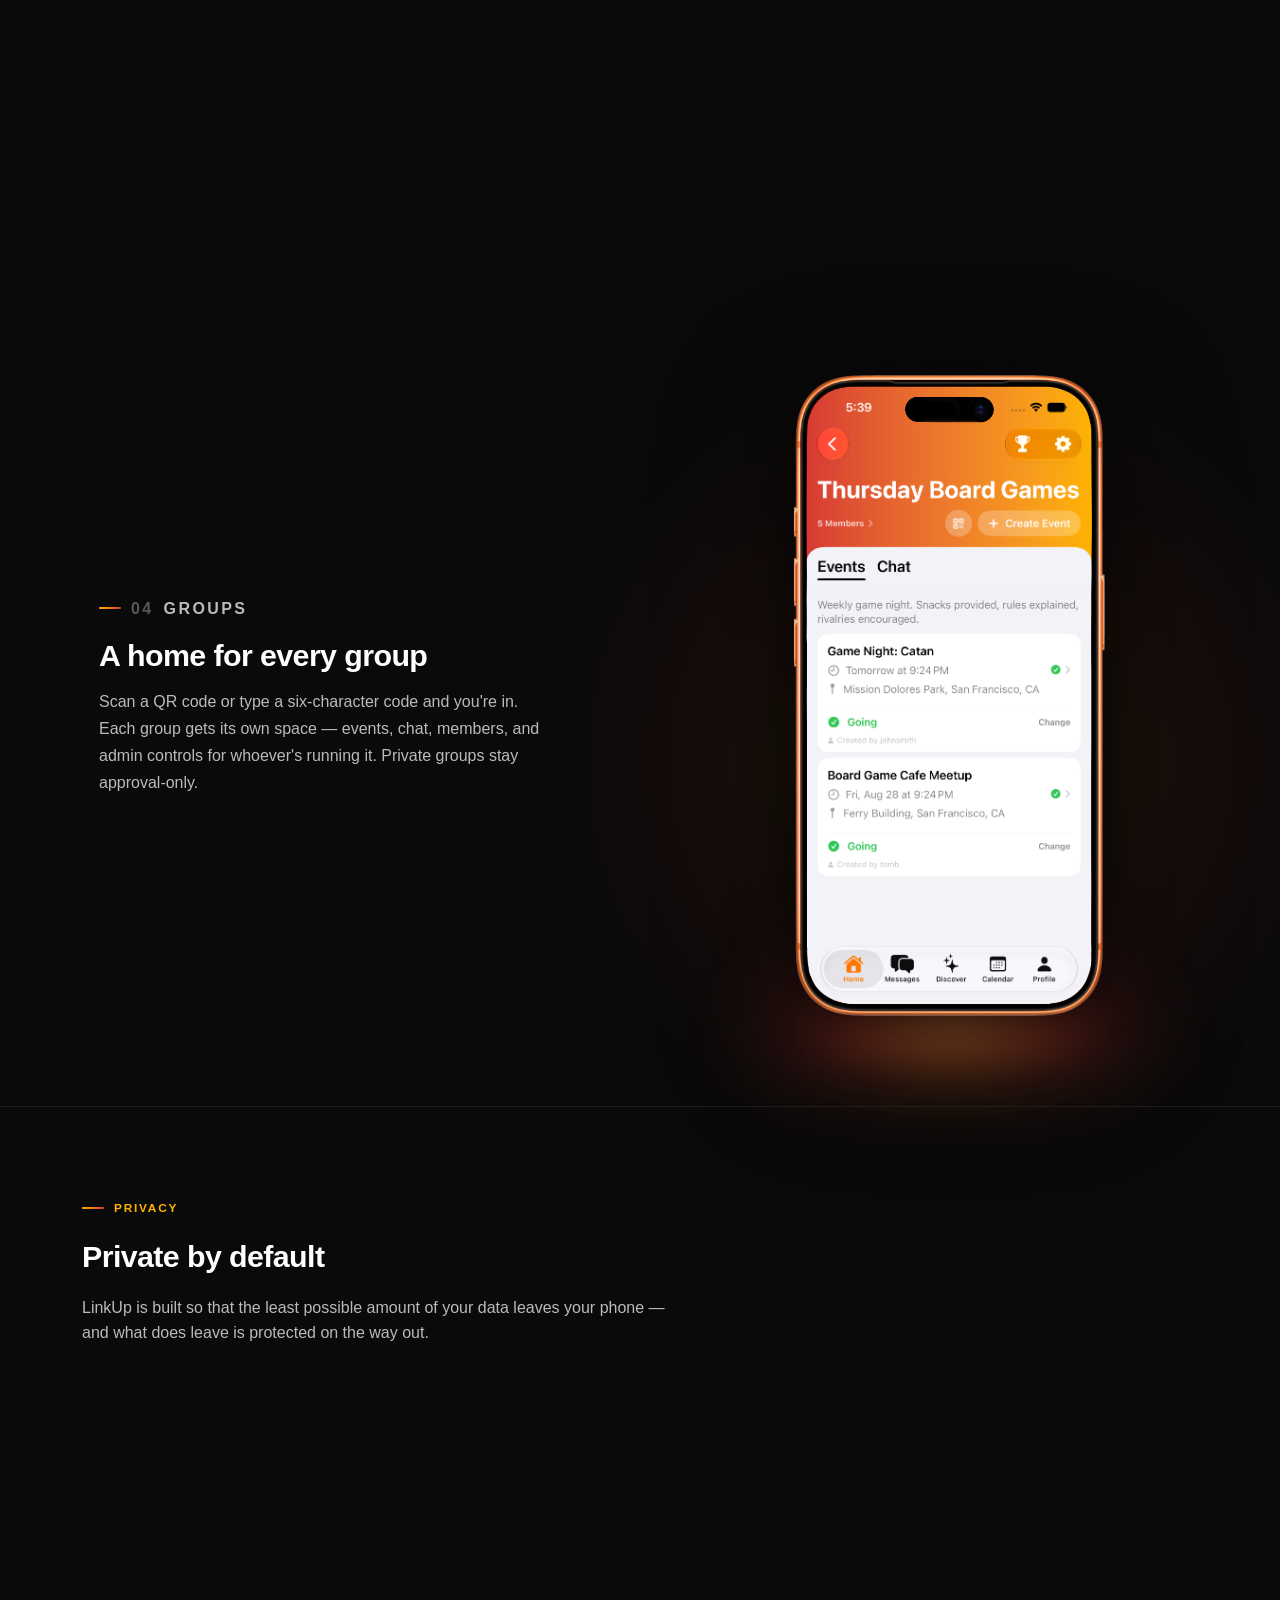
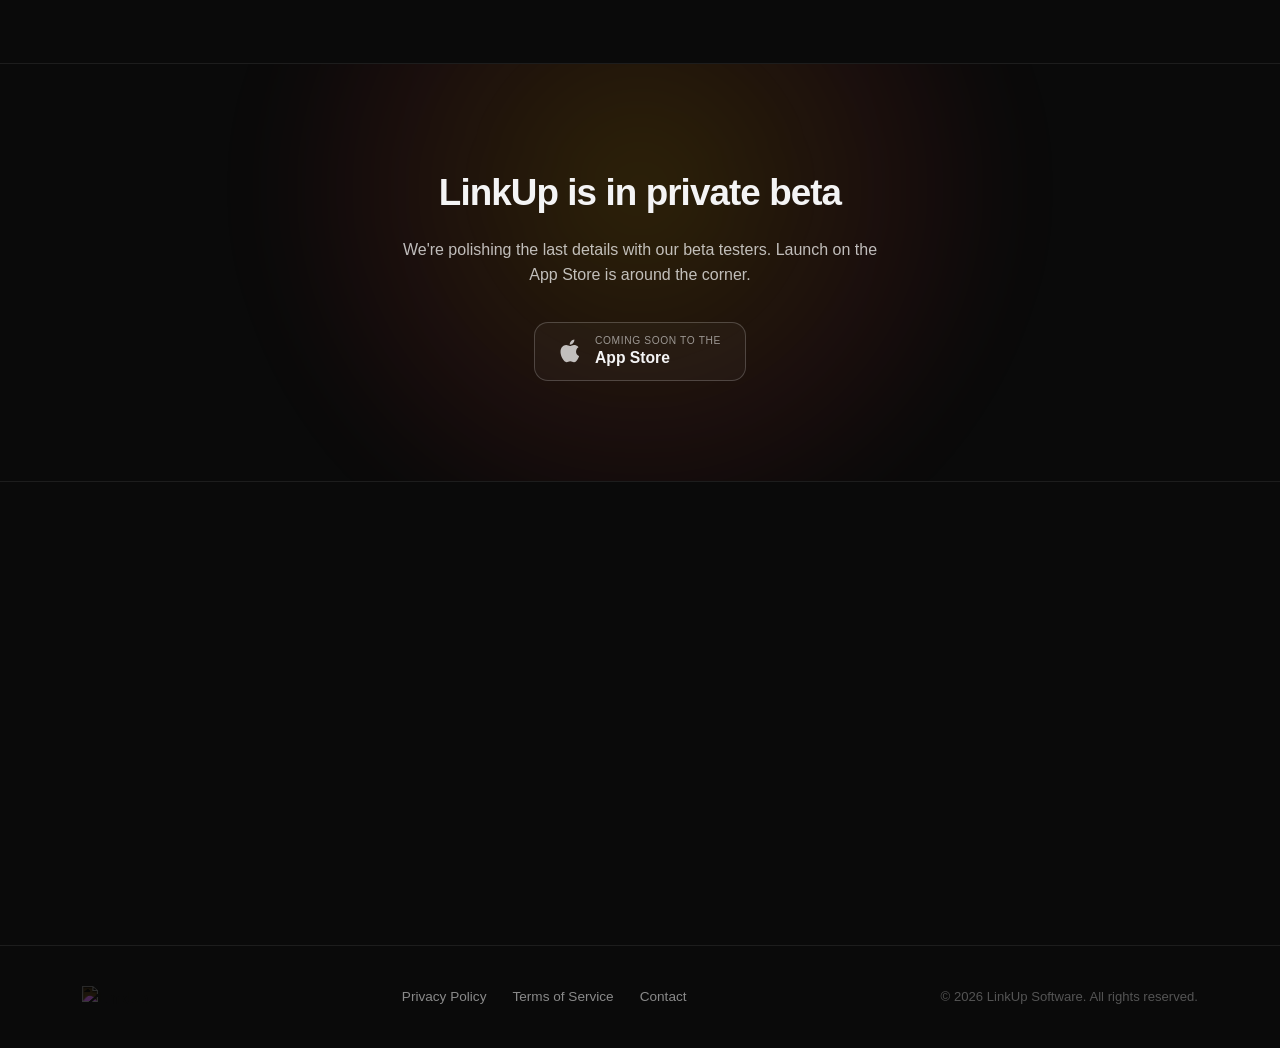
==== commit 7c49b6b9: "feat(site): homepage redesign — real iPhone 17 Pro frame, full-res app screenshots, underglow, mobil" ====
--- a/index.html
+++ b/index.html
@@ -40,6 +40,8 @@
   }
   </script>
 
+  <script>document.documentElement.classList.add('js');</script>
+
   <style>
     *, *::before, *::after { box-sizing: border-box; margin: 0; padding: 0; }
 
@@ -48,19 +50,15 @@
       --orange: #FFB300;
       --red: #D83A34;
       --gradient: linear-gradient(135deg, #FFB300 0%, #D83A34 100%);
-      --gradient-soft: linear-gradient(135deg, rgba(255,179,0,0.14) 0%, rgba(216,58,52,0.14) 100%);
       --black: #0a0a0a;
-      --card: #141414;
-      --card-2: #1a1a1a;
       --border: rgba(255,255,255,0.08);
-      --text: #f2f2f2;
-      --text-soft: rgba(255,255,255,0.68);
+      --text: #f4f4f5;
+      --text-soft: rgba(255,255,255,0.72);
       --text-muted: rgba(255,255,255,0.52);
-      --radius: 20px;
-      --maxw: 1140px;
-    }
-
-    html { scroll-behavior: smooth; }
+      --maxw: 1180px;
+    }
+
+    html { scroll-behavior: smooth; overflow-x: hidden; overflow-x: clip; -webkit-text-size-adjust: 100%; }
 
     body {
       font-family: -apple-system, BlinkMacSystemFont, "Segoe UI", Roboto, sans-serif;
@@ -68,7 +66,9 @@
       color: var(--text);
       line-height: 1.6;
       overflow-x: hidden;
+      overflow-x: clip;
       -webkit-font-smoothing: antialiased;
+      -webkit-tap-highlight-color: transparent;
     }
 
     a:focus-visible, button:focus-visible {
@@ -82,6 +82,9 @@
       border-radius: 8px; font-weight: 700; text-decoration: none; font-size: .9rem;
     }
     .skip-link:focus { left: 12px; }
+
+    .wrap { max-width: var(--maxw); margin: 0 auto; padding: 0 32px; }
+    section[id] { scroll-margin-top: 84px; }
 
     /* ── NAV ── */
     nav {
@@ -91,93 +94,155 @@
       display: flex;
       align-items: center;
       justify-content: space-between;
-      padding: 16px 48px;
-      background: rgba(10,10,10,0.72);
-      backdrop-filter: blur(24px) saturate(160%);
-      -webkit-backdrop-filter: blur(24px) saturate(160%);
+      padding: 18px 40px;
+      background: rgba(10,10,10,0.55);
+      backdrop-filter: blur(20px) saturate(160%);
+      -webkit-backdrop-filter: blur(20px) saturate(160%);
       border-bottom: 1px solid transparent;
       transition: border-color .25s, background .25s;
     }
     nav.scrolled { border-bottom-color: var(--border); background: rgba(10,10,10,0.9); }
-    .nav-logo { height: 26px; width: auto; filter: invert(1); display: block; }
-    .nav-links { display: flex; gap: 30px; align-items: center; }
+    .nav-logo { height: 24px; width: auto; filter: invert(1); display: block; }
+    .nav-links { display: flex; gap: 34px; align-items: center; }
     .nav-links a {
       color: var(--text-muted);
       text-decoration: none;
-      font-size: 0.88rem;
+      font-size: 0.9rem;
       font-weight: 500;
       transition: color 0.2s;
     }
     .nav-links a:hover { color: #fff; }
-    .nav-cta {
-      background: var(--gradient) !important;
-      color: #fff !important;
-      padding: 8px 18px;
-      border-radius: 50px;
-      font-size: 0.82rem !important;
-      font-weight: 700 !important;
-    }
-
-    /* ── LAYOUT ── */
-    .wrap { max-width: var(--maxw); margin: 0 auto; padding: 0 24px; }
-
-    /* ── HERO ── */
-    .hero {
+    .nav-links a.nav-cta { color: var(--orange); }
+    .nav-links a.nav-cta:hover { color: #ffcb51; }
+
+    /* ── BUTTONS ── */
+    .btn {
+      display: inline-flex; align-items: center; gap: 10px;
+      border-radius: 100px;
+      padding: 13px 30px;
+      font-weight: 700;
+      font-size: 0.95rem;
+      text-decoration: none;
+      white-space: nowrap;
+      transition: transform .15s, box-shadow .15s, background .2s, color .2s, border-color .2s;
+    }
+    .btn-primary {
+      background: var(--gradient);
+      color: #fff;
+      box-shadow: 0 8px 28px rgba(216,58,52,0.30);
+    }
+    .btn-primary:hover { transform: translateY(-2px); box-shadow: 0 12px 36px rgba(216,58,52,0.42); }
+    .btn-ghost {
+      border: 1px solid rgba(255,255,255,0.22);
+      color: var(--text-soft);
+      padding: 12px 28px;
+    }
+    .btn-ghost:hover { border-color: rgba(255,255,255,0.45); color: #fff; }
+    .btn-row { display: flex; gap: 14px; flex-wrap: wrap; margin-top: 34px; }
+
+    /* ── DEVICE (real iPhone 17 Pro frame; screenshot tucked under the bezel) ── */
+    .device {
       position: relative;
-      padding: 168px 0 96px;
-      overflow: hidden;
-    }
-    .hero::before {
+      width: min(360px, 74vw);
+      flex: none;
+      z-index: 1;
+      filter: drop-shadow(0 34px 64px rgba(0,0,0,0.58)) drop-shadow(0 8px 18px rgba(0,0,0,0.4));
+    }
+    .device .frame {
+      position: relative;
+      z-index: 2;
+      display: block;
+      width: 100%; height: auto;
+      pointer-events: none;
+      user-select: none;
+    }
+    /* Screen hole measured off the frame PNG: left 5% / top 2.7% / 88.8% x 94.5%.
+       Slightly oversized so the shot tucks under the bezel with no seam; the frame's
+       opaque bezel masks the corners, so no border-radius is needed. */
+    .device .shot {
+      position: absolute;
+      z-index: 1;
+      left: 4.7%; top: 2.45%;
+      width: 89.4%; height: 95%;
+      object-fit: cover;
+      /* Match the body's ~80px corner curve (at 600px frame scale) so the
+         shot's corners never poke outside the rounded rim. */
+      border-radius: 15% / 6.9%;
+    }
+
+    .glow {
+      position: absolute;
+      left: 50%; top: 50%;
+      width: 150%; aspect-ratio: 1;
+      transform: translate(-50%, -50%);
+      background: radial-gradient(circle, rgba(255,179,0,0.15) 0%, rgba(216,58,52,0.08) 45%, transparent 68%);
+      filter: blur(34px);
+      pointer-events: none;
+      z-index: 0;
+    }
+    .hero-media .glow, .row-media .glow { top: 60%; opacity: 0.75; }
+
+    /* Underglow — the phone sits on a pool of brand-colored light */
+    .hero-media::before, .row-media::before {
       content: '';
       position: absolute;
-      inset: 0;
-      background-image: url('bg.png');
-      background-size: 180px;
-      opacity: 0.03;
+      left: 50%; bottom: -7%;
+      width: min(560px, 96vw); height: 58%;
+      transform: translateX(-50%);
+      background: radial-gradient(ellipse 50% 62% at 50% 100%, rgba(255,140,40,0.5) 0%, rgba(216,58,52,0.24) 52%, transparent 78%);
+      filter: blur(38px);
       pointer-events: none;
-    }
-    .hero-glow {
+      z-index: 0;
+    }
+    .hero-media::after, .row-media::after {
+      content: '';
       position: absolute;
-      top: -140px; left: 12%;
-      width: 720px; height: 620px;
-      background: radial-gradient(ellipse, rgba(255,179,0,0.15) 0%, rgba(216,58,52,0.10) 42%, transparent 70%);
+      left: 50%; bottom: -48px;
+      width: min(380px, 76vw); height: 84px;
+      transform: translateX(-50%);
+      background: radial-gradient(ellipse 50% 50% at 50% 50%, rgba(255,180,80,0.72) 0%, rgba(216,58,52,0.4) 55%, transparent 82%);
+      filter: blur(22px);
       pointer-events: none;
-      border-radius: 50%;
-      filter: blur(50px);
-    }
+      z-index: 0;
+    }
+
+    /* ── HERO ── */
+    .hero { position: relative; padding: 168px 0 100px; }
     .hero-grid {
-      position: relative;
+      display: grid;
+      grid-template-columns: minmax(0, 540px) minmax(0, 1fr);
+      gap: 48px;
+      align-items: center;
+    }
+    .hero-app {
       display: flex;
-      flex-direction: column;
       align-items: center;
-      text-align: center;
+      gap: 16px;
+      margin-bottom: 30px;
     }
     .hero-icon {
       display: block;
-      width: 104px; height: 104px;
-      border-radius: 24px;
-      margin: 0 auto 30px;
-      box-shadow: 0 24px 64px rgba(216,58,52,0.34), 0 8px 24px rgba(0,0,0,0.45);
-    }
-
+      width: 58px; height: 58px;
+      border-radius: 14px;
+      box-shadow: 0 10px 26px rgba(0,0,0,0.5), 0 0 0 1px rgba(255,255,255,0.08);
+    }
     .hero-badge {
       display: inline-flex;
       align-items: center;
       gap: 8px;
-      font-size: 0.74rem;
+      font-size: 0.72rem;
       font-weight: 700;
       letter-spacing: 0.1em;
       text-transform: uppercase;
       color: var(--orange);
-      background: rgba(255,179,0,0.09);
-      border: 1px solid rgba(255,179,0,0.28);
-      padding: 7px 16px;
+      background: rgba(255,179,0,0.08);
+      border: 1px solid rgba(255,179,0,0.25);
+      padding: 6px 14px;
       border-radius: 50px;
-      margin-bottom: 26px;
     }
     .hero-badge::before {
       content: '';
-      width: 7px; height: 7px;
+      width: 6px; height: 6px;
       border-radius: 50%;
       background: var(--orange);
       animation: pulse 2s infinite;
@@ -189,11 +254,11 @@
     }
 
     .hero h1 {
-      font-size: clamp(2.7rem, 5.6vw, 4.6rem);
+      font-size: clamp(2.5rem, 4.6vw, 3.7rem);
       font-weight: 800;
-      letter-spacing: -0.042em;
-      line-height: 1.02;
-      margin-bottom: 22px;
+      letter-spacing: -0.035em;
+      line-height: 1.05;
+      margin-bottom: 20px;
     }
     .hero h1 .grad {
       background: var(--gradient);
@@ -201,258 +266,215 @@
       -webkit-text-fill-color: transparent;
       background-clip: text;
     }
-    .hero-sub {
-      font-size: clamp(1.02rem, 1.4vw, 1.16rem);
+    .hero p.hero-sub {
       color: var(--text-soft);
-      max-width: 480px;
-      margin-bottom: 34px;
+      font-size: 1.05rem;
+      max-width: 460px;
       line-height: 1.65;
     }
-    .hero-ctas { display: flex; gap: 12px; flex-wrap: wrap; margin-bottom: 28px; }
-
-    .btn-primary {
-      display: inline-flex;
+
+    .hero-media { position: relative; display: flex; justify-content: center; align-items: center; }
+    .hero-media .device { width: min(370px, 74vw); }
+
+    .hero-meta {
+      display: flex; align-items: center; gap: 22px; flex-wrap: wrap;
+      font-size: 0.85rem; color: var(--text-muted); margin-top: 28px;
+    }
+    .hero-meta i { font-style: normal; display: inline-flex; align-items: center; gap: 7px; }
+    .hero-meta svg { width: 14px; height: 14px; color: var(--orange); flex: none; }
+
+    /* ── ALTERNATING FEATURE ROWS ── */
+    .row {
+      display: grid;
+      grid-template-columns: 1fr 1fr;
+      gap: 64px;
       align-items: center;
-      gap: 9px;
+      padding: 84px 0;
+    }
+    .row-copy { max-width: 460px; justify-self: center; }
+    .row--flip .row-media { order: -1; }
+
+    .row-kick {
+      display: flex;
+      align-items: center;
+      gap: 10px;
+      font-size: 0.74rem;
+      font-weight: 700;
+      letter-spacing: 0.15em;
+      text-transform: uppercase;
+      color: var(--orange);
+      margin-bottom: 14px;
+    }
+    .row-kick .num { color: rgba(255,255,255,0.32); font-variant-numeric: tabular-nums; }
+    .row-kick .tick {
+      width: 22px; height: 2px;
       background: var(--gradient);
+      border-radius: 1px;
+      flex: none;
+    }
+    .row h3 {
+      font-size: clamp(1.5rem, 2.5vw, 1.9rem);
+      font-weight: 700;
+      letter-spacing: -0.02em;
+      line-height: 1.25;
+      margin-bottom: 14px;
       color: #fff;
-      padding: 15px 30px;
-      border-radius: 50px;
-      font-weight: 700;
-      font-size: 0.95rem;
-      text-decoration: none;
-      box-shadow: 0 6px 30px rgba(216,58,52,0.32);
-      transition: transform 0.15s, box-shadow 0.15s;
-    }
-    .btn-primary:hover { transform: translateY(-2px); box-shadow: 0 10px 40px rgba(216,58,52,0.46); }
-    .btn-ghost {
-      display: inline-flex;
-      align-items: center;
-      gap: 8px;
-      color: var(--text-soft);
-      padding: 15px 26px;
-      border-radius: 50px;
-      font-weight: 600;
-      font-size: 0.95rem;
-      text-decoration: none;
-      border: 1px solid rgba(255,255,255,0.14);
-      transition: border-color 0.2s, color 0.2s;
-    }
-    .btn-ghost:hover { border-color: rgba(255,255,255,0.32); color: #fff; }
-
-    .hero-meta {
-      display: flex; align-items: center; gap: 18px; flex-wrap: wrap;
-      font-size: 0.84rem; color: var(--text-muted);
-    }
-    .hero-meta i { font-style: normal; display: inline-flex; align-items: center; gap: 6px; }
-    .hero-meta svg { width: 14px; height: 14px; color: var(--orange); }
-
-    /* ── SECTIONS ── */
-    .section { padding: 96px 0; }
-    .section-head { max-width: 620px; margin-bottom: 52px; }
-    .section-label {
-      font-size: 0.72rem;
-      font-weight: 700;
-      letter-spacing: 0.14em;
-      text-transform: uppercase;
-      background: var(--gradient);
-      -webkit-background-clip: text;
-      -webkit-text-fill-color: transparent;
-      background-clip: text;
-      margin-bottom: 13px;
-      display: inline-block;
-    }
-    .section-title {
-      font-size: clamp(2rem, 4.4vw, 2.9rem);
-      font-weight: 800;
-      letter-spacing: -0.032em;
-      line-height: 1.08;
-      margin-bottom: 14px;
-    }
-    .section-sub { font-size: 1rem; color: var(--text-muted); line-height: 1.7; }
-
-    /* ── FEATURES ── */
-    .features-grid {
-      display: grid;
-      grid-template-columns: repeat(auto-fit, minmax(290px, 1fr));
-      gap: 16px;
-    }
-    .feature-card {
-      background: var(--card);
+    }
+    .row p { color: var(--text-soft); font-size: 1rem; line-height: 1.7; }
+
+    .row-media { position: relative; display: flex; justify-content: center; align-items: center; }
+    .row-media .device { width: min(320px, 68vw); }
+
+    /* ── PRIVACY BAND ── */
+    .band { padding: 92px 0; border-top: 1px solid var(--border); }
+    .band-kick {
+      display: flex; align-items: center; gap: 10px;
+      font-size: 0.74rem; font-weight: 700; letter-spacing: 0.15em;
+      text-transform: uppercase; color: var(--orange); margin-bottom: 14px;
+    }
+    .band-kick .tick { width: 22px; height: 2px; background: var(--gradient); border-radius: 1px; flex: none; }
+    .band h3 {
+      font-size: clamp(1.5rem, 2.5vw, 1.9rem);
+      font-weight: 700; letter-spacing: -0.02em; margin-bottom: 14px; color: #fff;
+    }
+    .lede { color: var(--text-soft); max-width: 600px; margin-bottom: 46px; }
+    .band-grid { display: grid; grid-template-columns: repeat(auto-fit, minmax(230px, 1fr)); gap: 20px; }
+    .band-item {
       border: 1px solid var(--border);
-      border-radius: var(--radius);
-      padding: 30px;
-      transition: border-color 0.2s, transform 0.2s;
-      position: relative;
-      overflow: hidden;
-    }
-    .feature-card::before {
-      content: '';
-      position: absolute; inset: 0;
-      background: var(--gradient-soft);
-      opacity: 0;
-      transition: opacity 0.3s;
-    }
-    .feature-card:hover { transform: translateY(-3px); border-color: rgba(255,179,0,0.24); }
-    .feature-card:hover::before { opacity: 1; }
-    .feature-icon {
-      width: 46px; height: 46px;
-      border-radius: 13px;
-      background: rgba(255,179,0,0.09);
-      border: 1px solid rgba(255,179,0,0.22);
-      display: flex; align-items: center; justify-content: center;
-      margin-bottom: 20px;
-      position: relative;
-      color: var(--orange);
-    }
-    .feature-icon svg { width: 22px; height: 22px; }
-    .feature-card h3 { font-size: 1rem; font-weight: 700; margin-bottom: 9px; letter-spacing: -0.01em; position: relative; }
-    .feature-card p { font-size: 0.88rem; color: var(--text-muted); line-height: 1.65; position: relative; }
-
-    /* ── STEPS ── */
-    .steps { display: grid; grid-template-columns: repeat(auto-fit, minmax(240px, 1fr)); gap: 16px; }
-    .step {
-      background: var(--card);
-      border: 1px solid var(--border);
-      border-radius: var(--radius);
-      padding: 30px;
-    }
-    .step-num {
-      display: inline-flex; align-items: center; justify-content: center;
-      width: 34px; height: 34px; border-radius: 50%;
-      background: var(--gradient);
-      color: #fff; font-weight: 800; font-size: 0.9rem;
-      margin-bottom: 18px;
-    }
-    .step h3 { font-size: 1rem; font-weight: 700; margin-bottom: 8px; }
-    .step p { font-size: 0.88rem; color: var(--text-muted); line-height: 1.65; }
-
-    /* ── BETA CARD ── */
-    .coming { padding: 20px 0 100px; }
-    .coming-card {
-      position: relative;
-      border-radius: 28px;
-      padding: 60px 40px;
-      background: var(--card);
-      border: 1px solid var(--border);
-      overflow: hidden;
-      text-align: center;
-    }
-    .coming-card::before {
-      content: '';
-      position: absolute;
-      top: -130px; left: 50%; transform: translateX(-50%);
-      width: 460px; height: 260px;
-      background: radial-gradient(ellipse, rgba(255,179,0,0.17) 0%, transparent 70%);
-      pointer-events: none;
-    }
-    .coming-card h2 {
-      font-size: clamp(1.6rem, 3.6vw, 2.2rem);
-      font-weight: 800; letter-spacing: -0.025em;
-      margin-bottom: 12px; position: relative;
-    }
-    .coming-card > p {
-      color: var(--text-soft);
-      max-width: 470px; margin: 0 auto 30px;
-      font-size: 0.98rem; position: relative;
-    }
+      border-radius: 16px;
+      padding: 26px 26px 24px;
+      background: rgba(255,255,255,0.02);
+    }
+    .band-item h4 {
+      font-size: 0.78rem; font-weight: 700; letter-spacing: 0.12em;
+      text-transform: uppercase; color: var(--orange); margin-bottom: 10px;
+    }
+    .band-item p { color: var(--text-muted); font-size: 0.92rem; line-height: 1.65; }
+
+    /* ── COMING SOON ── */
+    .coming { padding: 100px 0; border-top: 1px solid var(--border); text-align: center; position: relative; overflow: hidden; }
+    .coming .glow { width: 800px; top: 30%; }
+    .coming h3 {
+      font-size: clamp(1.7rem, 3vw, 2.3rem);
+      font-weight: 800; letter-spacing: -0.025em; margin-bottom: 14px; position: relative;
+    }
+    .coming p { color: var(--text-soft); max-width: 480px; margin: 0 auto 34px; position: relative; }
     .store-pill {
       display: inline-flex; align-items: center; gap: 12px;
-      border: 1px solid rgba(255,255,255,0.18);
+      border: 1px solid rgba(255,255,255,0.2);
+      background: rgba(255,255,255,0.03);
       border-radius: 14px;
-      padding: 12px 22px;
+      padding: 12px 24px;
       color: var(--text-soft);
       user-select: none; position: relative;
     }
-    .store-pill svg { width: 26px; height: 26px; fill: currentColor; }
+    .store-pill svg { width: 24px; height: 24px; fill: currentColor; flex: none; }
     .store-pill .store-text { text-align: left; line-height: 1.25; }
-    .store-pill .store-text small { display: block; font-size: 0.66rem; letter-spacing: 0.06em; text-transform: uppercase; opacity: 0.75; }
+    .store-pill .store-text small { display: block; font-size: 0.64rem; letter-spacing: 0.06em; text-transform: uppercase; opacity: 0.75; }
     .store-pill .store-text strong { font-size: 0.98rem; font-weight: 700; color: var(--text); }
 
     /* ── LEGAL ── */
-    .legal-section {
-      padding: 96px 0;
-      display: grid;
-      grid-template-columns: 1fr 1fr;
-      gap: 48px;
-      align-items: center;
-    }
-    .legal-cards { display: flex; flex-direction: column; gap: 14px; }
-    .legal-card {
-      display: flex; align-items: center; justify-content: space-between;
-      background: var(--card);
+    .legal { padding: 88px 0; border-top: 1px solid var(--border); }
+    .legal h3 { font-size: clamp(1.4rem, 2.3vw, 1.7rem); font-weight: 700; letter-spacing: -0.02em; margin-bottom: 12px; }
+    .legal .lede { color: var(--text-muted); font-size: 0.95rem; max-width: 560px; }
+    .legal-links { display: flex; gap: 20px; flex-wrap: wrap; margin-top: 36px; }
+    .legal-link {
+      text-decoration: none;
+      display: block;
+      flex: 1 1 280px; max-width: 380px;
       border: 1px solid var(--border);
       border-radius: 16px;
-      padding: 22px 26px;
-      text-decoration: none; color: #fff;
-      transition: border-color 0.2s, transform 0.15s, background 0.2s;
-    }
-    .legal-card:hover { background: var(--card-2); border-color: rgba(255,179,0,0.3); transform: translateX(4px); }
-    .legal-card-left { display: flex; align-items: center; gap: 16px; }
-    .legal-card-icon {
-      width: 44px; height: 44px; border-radius: 11px;
-      background: rgba(255,179,0,0.09);
-      border: 1px solid rgba(255,179,0,0.22);
-      display: flex; align-items: center; justify-content: center;
-      flex-shrink: 0; color: var(--orange);
-    }
-    .legal-card-icon svg { width: 20px; height: 20px; }
-    .legal-card-text h3 { font-size: 0.97rem; font-weight: 700; margin-bottom: 3px; }
-    .legal-card-text p { font-size: 0.82rem; color: var(--text-muted); }
-    .legal-card-arrow { color: var(--orange); font-size: 1.1rem; opacity: 0.7; transition: opacity .2s, transform .2s; }
-    .legal-card:hover .legal-card-arrow { opacity: 1; transform: translateX(3px); }
+      padding: 24px 26px;
+      background: rgba(255,255,255,0.02);
+      transition: border-color .2s, background .2s;
+    }
+    .legal-link:hover { border-color: rgba(255,179,0,0.35); background: rgba(255,179,0,0.04); }
+    .legal-link strong {
+      display: inline-flex; align-items: center; gap: 8px;
+      color: var(--orange); font-size: 1rem; font-weight: 700; margin-bottom: 6px;
+      transition: gap .2s;
+    }
+    .legal-link:hover strong { gap: 13px; }
+    .legal-link span { display: block; color: var(--text-muted); font-size: 0.88rem; }
 
     /* ── FOOTER ── */
-    footer { border-top: 1px solid var(--border); padding: 44px 0; }
-    .footer-inner {
-      display: flex; align-items: center; justify-content: space-between;
-      flex-wrap: wrap; gap: 20px;
-    }
-    footer img.footer-logo { height: 22px; filter: invert(1); opacity: 0.4; }
-    .footer-links { display: flex; gap: 24px; flex-wrap: wrap; }
-    .footer-links a {
-      color: var(--text-muted); text-decoration: none;
-      font-size: 0.83rem; transition: color 0.2s;
-    }
-    .footer-links a:hover { color: rgba(255,255,255,0.9); }
-    .footer-copy { color: rgba(255,255,255,0.3); font-size: 0.8rem; }
-
-    /* ── SCROLL REVEAL ── */
-    .reveal { opacity: 0; transform: translateY(18px); transition: opacity .6s ease, transform .6s ease; }
-    .reveal.in { opacity: 1; transform: none; }
-
-    /* ── RESPONSIVE / MOTION ── */
+    footer { border-top: 1px solid var(--border); padding: 40px 0; }
+    .footer-inner { display: flex; align-items: center; justify-content: space-between; flex-wrap: wrap; gap: 20px; }
+    footer img.footer-logo { height: 22px; filter: invert(1); opacity: 0.38; }
+    .footer-links { display: flex; gap: 26px; flex-wrap: wrap; }
+    .footer-links a { color: var(--text-muted); text-decoration: none; font-size: 0.85rem; transition: color 0.2s; }
+    .footer-links a:hover { color: rgba(255,255,255,0.92); }
+    .footer-copy { color: rgba(255,255,255,0.3); font-size: 0.82rem; }
+
+    /* ── SCROLL REVEAL (gated on the js class so a no-JS load renders everything) ── */
+    .js .reveal { opacity: 0; transform: translateY(20px); transition: opacity .7s ease, transform .7s ease; }
+    .js .reveal.in { opacity: 1; transform: none; }
+
+    /* ── MOTION / RESPONSIVE ── */
     @media (prefers-reduced-motion: reduce) {
       html { scroll-behavior: auto; }
+      .reveal, .js .reveal { opacity: 1; transform: none; transition: none; }
       .hero-badge::before { animation: none; }
-      .reveal { opacity: 1; transform: none; transition: none; }
-      * { transition: none !important; }
-    }
-    @media (max-width: 940px) {
-      .hero { padding: 140px 0 72px; }
-      .section-head { margin-left: auto; margin-right: auto; text-align: center; }
-      .legal-section { grid-template-columns: 1fr; gap: 32px; }
-    }
-    @media (max-width: 768px) {
-      nav { padding: 12px 18px; }
-      .nav-links a:not(.nav-cta) { display: none; }
-      .section { padding: 72px 0; }
-      .coming-card { padding: 44px 22px; }
-      .footer-inner { flex-direction: column; align-items: flex-start; }
-      .hero-icon { width: 88px; height: 88px; }
+      * { transition: none !important; animation: none !important; }
+    }
+
+    @media (max-width: 900px) {
+      .hero { padding: 132px 0 72px; text-align: center; }
+      .hero-grid { grid-template-columns: 1fr; gap: 56px; }
+      .hero-app, .btn-row, .hero-meta { justify-content: center; }
+      .hero p.hero-sub { margin-left: auto; margin-right: auto; }
+      .hero-media .device { width: min(300px, 68vw); }
+      .row { grid-template-columns: 1fr; gap: 44px; padding: 64px 0; text-align: center; }
+      .row--flip .row-media, .row-media { order: 0; }
+      .row-media .device { width: min(270px, 62vw); }
+      .row-copy { margin: 0 auto; }
+      .row-kick, .band-kick { justify-content: center; }
+      .band { text-align: center; }
+      .band .lede { margin-left: auto; margin-right: auto; }
+      .band-item { text-align: left; }
+    }
+
+    @media (max-width: 700px) {
+      nav { padding: 14px 20px; }
+      .nav-links { gap: 15px; }
+      .nav-links a { font-size: 0.8rem; }
+      .nav-links a[href="#feed"] { display: none; }
+      .wrap { padding: 0 22px; }
+      .hero { padding: 118px 0 56px; }
+      .hero h1 { font-size: clamp(2.15rem, 9.5vw, 2.6rem); }
+      .hero p.hero-sub { font-size: 0.98rem; }
+      /* Icon + badge side by side leaves the badge no room at phone widths */
+      .hero-app { flex-direction: column; gap: 14px; margin-bottom: 24px; }
+      .btn-row { flex-direction: column; align-items: center; margin-top: 28px; gap: 12px; }
+      .btn { width: 100%; max-width: 320px; justify-content: center; }
+      .hero-meta { gap: 12px 18px; font-size: 0.82rem; margin-top: 24px; }
+      .hero-media .device { width: min(310px, 74vw); }
+      .row { padding: 56px 0; gap: 38px; }
+      .row h3 { font-size: 1.45rem; }
+      .row-media .device { width: min(290px, 70vw); }
+      .band, .coming, .legal { padding: 64px 0; }
+      .band-item { padding: 22px 20px; }
+      .footer-inner { flex-direction: column; align-items: flex-start; gap: 16px; }
+    }
+
+    @media (max-width: 380px) {
+      .wrap { padding: 0 18px; }
+      .nav-links { gap: 11px; }
+      .nav-links a { font-size: 0.76rem; }
+      .hero-badge { font-size: 0.64rem; padding: 5px 12px; }
+      .hero h1 { font-size: 2rem; }
     }
   </style>
 </head>
 <body>
 
-<a class="skip-link" href="#features">Skip to content</a>
+<a class="skip-link" href="#feed">Skip to content</a>
 
 <!-- NAV -->
 <nav id="nav" aria-label="Main">
   <a href="/" aria-label="LinkUp home"><img class="nav-logo" src="logo.png" alt="LinkUp" /></a>
   <div class="nav-links">
-    <a href="#features">Features</a>
-    <a href="#how">How it works</a>
+    <a href="#feed">Features</a>
     <a href="privacy">Privacy</a>
     <a href="tos">Terms</a>
     <a href="#coming-soon" class="nav-cta">Coming Soon</a>
@@ -461,16 +483,17 @@
 
 <!-- HERO -->
 <header class="hero">
-  <div class="hero-glow" aria-hidden="true"></div>
   <div class="wrap hero-grid">
     <div class="hero-copy">
-      <p class="hero-badge">In development &mdash; coming soon to iOS</p>
-      <img class="hero-icon" src="appicon-320.png" alt="LinkUp app icon" width="104" height="104" />
-      <h1>Plan together.<br><span class="grad">Stay connected.</span></h1>
-      <p class="hero-sub">LinkUp keeps your group's events, RSVPs, and plans in one place — so nothing gets missed and everyone stays in the loop.</p>
-      <div class="hero-ctas">
-        <a class="btn-primary" href="#features">See what's coming</a>
-        <a class="btn-ghost" href="#how">How it works</a>
+      <div class="hero-app">
+        <img class="hero-icon" src="appicon-320.png" alt="LinkUp app icon" width="58" height="58" />
+        <p class="hero-badge">In development &mdash; coming soon to iOS</p>
+      </div>
+      <h1>Plan together.<br /><span class="grad">Stay connected.</span></h1>
+      <p class="hero-sub">Group plans die in the group chat. LinkUp gives your friends, club, team, or family a single place to post events, collect RSVPs, and keep everyone on the same page.</p>
+      <div class="btn-row">
+        <a class="btn btn-primary" href="#feed">See how it works</a>
+        <a class="btn btn-ghost" href="#coming-soon">Coming to iOS</a>
       </div>
       <p class="hero-meta">
         <i><svg viewBox="0 0 24 24" fill="none" stroke="currentColor" stroke-width="2.4" stroke-linecap="round" stroke-linejoin="round" aria-hidden="true"><path d="M20 6 9 17l-5-5"/></svg>Free to use</i>
@@ -478,91 +501,102 @@
         <i><svg viewBox="0 0 24 24" fill="none" stroke="currentColor" stroke-width="2.4" stroke-linecap="round" stroke-linejoin="round" aria-hidden="true"><path d="M20 6 9 17l-5-5"/></svg>No personalized ads</i>
       </p>
     </div>
-
+    <div class="hero-media">
+      <div class="glow" aria-hidden="true"></div>
+      <div class="device">
+        <img class="shot" decoding="async" src="shots/home-groups.png" width="1206" height="2622" alt="The LinkUp home screen showing a personal greeting and a list of the groups you belong to, each with member and upcoming-event counts." />
+        <img class="frame" decoding="async" src="iphone-frame.png" width="600" height="1224" alt="" aria-hidden="true" />
+      </div>
+    </div>
   </div>
 </header>
 
 <main>
 
-<!-- FEATURES -->
-<section class="section" id="features">
+<!-- ROW 1 — FEED -->
+<section class="row row--flip wrap" id="feed">
+  <div class="row-copy reveal">
+    <p class="row-kick"><span class="tick" aria-hidden="true"></span><span class="num">01</span> Events feed</p>
+    <h3>Every plan in one feed</h3>
+    <p>Your groups' events, grouped by day and counted down to the minute. Open LinkUp and you already know what's next — today, tomorrow, and the rest of the week — with your RSVP on every card.</p>
+  </div>
+  <div class="row-media reveal">
+    <div class="glow" aria-hidden="true"></div>
+    <div class="device">
+      <img class="shot" decoding="async" loading="lazy" src="shots/events-feed.png" width="1206" height="2622" alt="The LinkUp events feed, listing upcoming events grouped under Today, Tomorrow, and later days, each showing its group, start time, and RSVP status." />
+      <img class="frame" decoding="async" loading="lazy" src="iphone-frame.png" width="600" height="1224" alt="" aria-hidden="true" />
+    </div>
+  </div>
+</section>
+
+<!-- ROW 2 — RSVP -->
+<section class="row wrap" id="rsvp">
+  <div class="row-copy reveal">
+    <p class="row-kick"><span class="tick" aria-hidden="true"></span><span class="num">02</span> RSVPs</p>
+    <h3>One tap, and everyone knows</h3>
+    <p>Going, Maybe, or Can't Go. Answers update live for the whole group, with capacity limits, RSVP deadlines, and a Who's Going list — so nobody has to ask twice in the chat.</p>
+  </div>
+  <div class="row-media reveal">
+    <div class="glow" aria-hidden="true"></div>
+    <div class="device">
+      <img class="shot" decoding="async" loading="lazy" src="shots/event-rsvp.png" width="1206" height="2622" alt="A LinkUp event detail screen showing the event name, a countdown, the location, event details, and a Who's Going breakdown of Going, Maybe, and Can't Go counts." />
+      <img class="frame" decoding="async" loading="lazy" src="iphone-frame.png" width="600" height="1224" alt="" aria-hidden="true" />
+    </div>
+  </div>
+</section>
+
+<!-- ROW 3 — CHAT -->
+<section class="row row--flip wrap" id="chat">
+  <div class="row-copy reveal">
+    <p class="row-kick"><span class="tick" aria-hidden="true"></span><span class="num">03</span> Group messaging</p>
+    <h3>Sort the details in the group</h3>
+    <p>A message thread for every group, with reactions, replies, and polls for picking a date. Tag the event you're talking about and everyone knows exactly which plan you mean.</p>
+  </div>
+  <div class="row-media reveal">
+    <div class="glow" aria-hidden="true"></div>
+    <div class="device">
+      <img class="shot" decoding="async" loading="lazy" src="shots/group-chat.png" width="1206" height="2622" alt="A LinkUp group chat thread with messages from several members and reply bubbles, alongside Events and Chat tabs." />
+      <img class="frame" decoding="async" loading="lazy" src="iphone-frame.png" width="600" height="1224" alt="" aria-hidden="true" />
+    </div>
+  </div>
+</section>
+
+<!-- ROW 4 — GROUPS -->
+<section class="row wrap" id="groups">
+  <div class="row-copy reveal">
+    <p class="row-kick"><span class="tick" aria-hidden="true"></span><span class="num">04</span> Groups</p>
+    <h3>A home for every group</h3>
+    <p>Scan a QR code or type a six-character code and you're in. Each group gets its own space — events, chat, members, and admin controls for whoever's running it. Private groups stay approval-only.</p>
+  </div>
+  <div class="row-media reveal">
+    <div class="glow" aria-hidden="true"></div>
+    <div class="device">
+      <img class="shot" decoding="async" loading="lazy" src="shots/group-events.png" width="1206" height="2622" alt="A LinkUp group screen showing the group name, member count, a Create Event button, a QR share code, and the group's upcoming events with RSVP status." />
+      <img class="frame" decoding="async" loading="lazy" src="iphone-frame.png" width="600" height="1224" alt="" aria-hidden="true" />
+    </div>
+  </div>
+</section>
+
+<!-- PRIVACY BAND -->
+<section class="band" id="privacy-band">
   <div class="wrap">
-    <div class="section-head reveal">
-      <p class="section-label">What LinkUp does</p>
-      <h2 class="section-title">Everything your group needs</h2>
-      <p class="section-sub">Everything it takes to plan, schedule, and run your group's events — in one app. No group-chat chaos. No missed plans.</p>
-    </div>
-
-    <div class="features-grid">
-      <div class="feature-card reveal">
-        <div class="feature-icon" aria-hidden="true">
-          <svg viewBox="0 0 24 24" fill="none" stroke="currentColor" stroke-width="1.8" stroke-linecap="round" stroke-linejoin="round"><rect x="3" y="4" width="18" height="18" rx="3"/><path d="M16 2v4M8 2v4M3 10h18"/></svg>
-        </div>
-        <h3>Group Events</h3>
-        <p>Create events with dates, locations, and details — including repeating and multi-day events. RSVP Going, Maybe, or Can't Go, with capacity limits and RSVP deadlines.</p>
+    <div class="reveal">
+      <p class="band-kick"><span class="tick" aria-hidden="true"></span>Privacy</p>
+      <h3>Private by default</h3>
+      <p class="lede">LinkUp is built so that the least possible amount of your data leaves your phone — and what does leave is protected on the way out.</p>
+    </div>
+    <div class="band-grid reveal">
+      <div class="band-item">
+        <h4>Your calendar stays yours</h4>
+        <p>Group plans sit alongside your personal calendar so you never double-book — but your personal events stay on your device and are never uploaded.</p>
       </div>
-      <div class="feature-card reveal">
-        <div class="feature-icon" aria-hidden="true">
-          <svg viewBox="0 0 24 24" fill="none" stroke="currentColor" stroke-width="1.8" stroke-linecap="round" stroke-linejoin="round"><path d="M21 11.5a8.38 8.38 0 0 1-9 8.35 8.5 8.5 0 0 1-3.4-.7L3 21l1.85-5.6A8.38 8.38 0 0 1 21 11.5Z"/></svg>
-        </div>
-        <h3>Built-In Group Messaging</h3>
-        <p>Sort out the details without leaving the app — a thread per group with reactions, replies, polls for picking a date, and the ability to tag the event you're discussing.</p>
+      <div class="band-item">
+        <h4>Encrypted locations</h4>
+        <p>Event locations are stored encrypted on our servers, and sign-in credentials live in the iOS Keychain rather than in app storage.</p>
       </div>
-      <div class="feature-card reveal">
-        <div class="feature-icon" aria-hidden="true">
-          <svg viewBox="0 0 24 24" fill="none" stroke="currentColor" stroke-width="1.8" stroke-linecap="round" stroke-linejoin="round"><rect x="3" y="4" width="18" height="18" rx="3"/><path d="M16 2v4M8 2v4M3 10h18M9 16l2 2 4-4"/></svg>
-        </div>
-        <h3>Unified Calendar</h3>
-        <p>See group plans alongside your personal calendar so you never double-book. Your personal events stay on your device — they're never uploaded.</p>
-      </div>
-      <div class="feature-card reveal">
-        <div class="feature-icon" aria-hidden="true">
-          <svg viewBox="0 0 24 24" fill="none" stroke="currentColor" stroke-width="1.8" stroke-linecap="round" stroke-linejoin="round"><rect x="3" y="3" width="7" height="7" rx="1.5"/><rect x="14" y="3" width="7" height="7" rx="1.5"/><rect x="3" y="14" width="7" height="7" rx="1.5"/><path d="M14 14h3v3h-3zM18 18h3v3h-3z"/></svg>
-        </div>
-        <h3>Join in Seconds</h3>
-        <p>Join a group by scanning a QR code or typing a 6-character code. Private groups require admin approval before anyone gets in.</p>
-      </div>
-      <div class="feature-card reveal">
-        <div class="feature-icon" aria-hidden="true">
-          <svg viewBox="0 0 24 24" fill="none" stroke="currentColor" stroke-width="1.8" stroke-linecap="round" stroke-linejoin="round"><path d="M18 8a6 6 0 0 0-12 0c0 7-3 9-3 9h18s-3-2-3-9"/><path d="M13.7 21a2 2 0 0 1-3.4 0"/></svg>
-        </div>
-        <h3>Notifications That Respect You</h3>
-        <p>New events, RSVPs, and reminders — with per-category controls and per-group muting, so you only hear about what you care about.</p>
-      </div>
-      <div class="feature-card reveal">
-        <div class="feature-icon" aria-hidden="true">
-          <svg viewBox="0 0 24 24" fill="none" stroke="currentColor" stroke-width="1.8" stroke-linecap="round" stroke-linejoin="round"><path d="M12 22s8-3.5 8-10V5l-8-3-8 3v7c0 6.5 8 10 8 10Z"/></svg>
-        </div>
-        <h3>Private by Default</h3>
-        <p>Event locations are stored encrypted on our servers, sign-in credentials live in the iOS Keychain, ads are non-personalized, and your data is never sold.</p>
-      </div>
-    </div>
-  </div>
-</section>
-
-<!-- HOW IT WORKS -->
-<section class="section" id="how">
-  <div class="wrap">
-    <div class="section-head reveal">
-      <p class="section-label">How it works</p>
-      <h2 class="section-title">Three steps to organized plans</h2>
-      <p class="section-sub">Built for friend groups, clubs, teams, and families — anyone who plans things together.</p>
-    </div>
-    <div class="steps">
-      <div class="step reveal">
-        <span class="step-num" aria-hidden="true">1</span>
-        <h3>Create or join a group</h3>
-        <p>Start a group and share its code, or join one by scanning a QR code. Everyone lands in the same space.</p>
-      </div>
-      <div class="step reveal">
-        <span class="step-num" aria-hidden="true">2</span>
-        <h3>Post an event</h3>
-        <p>Pick a date, drop a pin or type an address, add the details. The whole group is notified instantly.</p>
-      </div>
-      <div class="step reveal">
-        <span class="step-num" aria-hidden="true">3</span>
-        <h3>RSVP and chat</h3>
-        <p>Everyone responds with one tap, chats in the group thread, and gets reminders before it starts.</p>
+      <div class="band-item">
+        <h4>No personalized ads</h4>
+        <p>Ads are non-personalized, and your data is never sold. Notifications are per-category and per-group, so you only hear about what you care about.</p>
       </div>
     </div>
   </div>
@@ -570,53 +604,38 @@
 
 <!-- COMING SOON -->
 <section class="coming" id="coming-soon">
+  <div class="glow" aria-hidden="true"></div>
   <div class="wrap">
-    <div class="coming-card reveal">
-      <h2>LinkUp is in private beta</h2>
-      <p>We're polishing the final details with our beta testers. Launch on the App Store is around the corner.</p>
-      <div class="store-pill" aria-label="Coming soon to the App Store">
-        <svg viewBox="0 0 24 24" aria-hidden="true"><path d="M17.05 12.54c-.03-2.89 2.36-4.27 2.47-4.34-1.35-1.97-3.44-2.24-4.18-2.27-1.78-.18-3.47 1.05-4.37 1.05-.9 0-2.29-1.02-3.77-1-1.94.03-3.72 1.13-4.72 2.86-2.01 3.49-.51 8.66 1.45 11.49.96 1.39 2.1 2.94 3.6 2.88 1.44-.06 1.99-.93 3.73-.93 1.74 0 2.23.93 3.76.9 1.56-.03 2.54-1.41 3.49-2.8 1.1-1.61 1.55-3.17 1.57-3.25-.03-.02-3.01-1.16-3.03-4.59ZM14.16 4.06c.8-.96 1.33-2.3 1.18-3.64-1.14.05-2.53.76-3.35 1.72-.74.85-1.38 2.21-1.21 3.52 1.28.1 2.58-.65 3.38-1.6Z"/></svg>
-        <span class="store-text">
-          <small>Coming soon to the</small>
-          <strong>App Store</strong>
-        </span>
-      </div>
-    </div>
+    <h3>LinkUp is in private beta</h3>
+    <p>We're polishing the last details with our beta testers. Launch on the App Store is around the corner.</p>
+    <span class="store-pill" aria-label="Coming soon to the App Store">
+      <svg viewBox="0 0 24 24" aria-hidden="true"><path d="M17.05 12.54c-.03-2.89 2.36-4.27 2.47-4.34-1.35-1.97-3.44-2.24-4.18-2.27-1.78-.18-3.47 1.05-4.37 1.05-.9 0-2.29-1.02-3.77-1-1.94.03-3.72 1.13-4.72 2.86-2.01 3.49-.51 8.66 1.45 11.49.96 1.39 2.1 2.94 3.6 2.88 1.44-.06 1.99-.93 3.73-.93 1.74 0 2.23.93 3.76.9 1.56-.03 2.54-1.41 3.49-2.8 1.1-1.61 1.55-3.17 1.57-3.25-.03-.02-3.01-1.16-3.03-4.59ZM14.16 4.06c.8-.96 1.33-2.3 1.18-3.64-1.14.05-2.53.76-3.35 1.72-.74.85-1.38 2.21-1.21 3.52 1.28.1 2.58-.65 3.38-1.6Z"/></svg>
+      <span class="store-text">
+        <small>Coming soon to the</small>
+        <strong>App Store</strong>
+      </span>
+    </span>
   </div>
 </section>
 
 <!-- LEGAL -->
-<section class="wrap legal-section" id="legal">
-  <div class="legal-intro reveal">
-    <p class="section-label">Legal</p>
-    <h2 class="section-title">Transparent by design</h2>
-    <p class="section-sub">We believe you should know exactly how your data is handled. Our policies are written in plain language — no legal jargon, no surprises.</p>
-  </div>
-  <div class="legal-cards reveal">
-    <a class="legal-card" href="privacy">
-      <div class="legal-card-left">
-        <div class="legal-card-icon" aria-hidden="true">
-          <svg viewBox="0 0 24 24" fill="none" stroke="currentColor" stroke-width="1.8" stroke-linecap="round" stroke-linejoin="round"><rect x="4" y="11" width="16" height="10" rx="2"/><path d="M8 11V7a4 4 0 0 1 8 0v4"/></svg>
-        </div>
-        <div class="legal-card-text">
-          <h3>Privacy Policy</h3>
-          <p>What we collect, how we use it, and your rights</p>
-        </div>
-      </div>
-      <span class="legal-card-arrow" aria-hidden="true">&rarr;</span>
-    </a>
-    <a class="legal-card" href="tos">
-      <div class="legal-card-left">
-        <div class="legal-card-icon" aria-hidden="true">
-          <svg viewBox="0 0 24 24" fill="none" stroke="currentColor" stroke-width="1.8" stroke-linecap="round" stroke-linejoin="round"><path d="M14 2H6a2 2 0 0 0-2 2v16a2 2 0 0 0 2 2h12a2 2 0 0 0 2-2V8Z"/><path d="M14 2v6h6M9 13h6M9 17h6"/></svg>
-        </div>
-        <div class="legal-card-text">
-          <h3>Terms of Service</h3>
-          <p>Rules, responsibilities, and your agreement with us</p>
-        </div>
-      </div>
-      <span class="legal-card-arrow" aria-hidden="true">&rarr;</span>
-    </a>
+<section class="legal" id="legal">
+  <div class="wrap">
+    <div class="reveal">
+      <p class="band-kick"><span class="tick" aria-hidden="true"></span>Legal</p>
+      <h3>Transparent by design</h3>
+      <p class="lede">You should know exactly how your data is handled. Our policies are written in plain language — no legal jargon, no surprises.</p>
+    </div>
+    <div class="legal-links reveal">
+      <a class="legal-link" href="privacy">
+        <strong>Privacy Policy <span aria-hidden="true">&rarr;</span></strong>
+        <span>What we collect, how we use it, and your rights.</span>
+      </a>
+      <a class="legal-link" href="tos">
+        <strong>Terms of Service <span aria-hidden="true">&rarr;</span></strong>
+        <span>Rules, responsibilities, and your agreement with us.</span>
+      </a>
+    </div>
   </div>
 </section>
 
@@ -652,11 +671,8 @@
       entries.forEach(function (e) {
         if (e.isIntersecting) { e.target.classList.add('in'); io.unobserve(e.target); }
       });
-    }, { rootMargin: '0px 0px -60px 0px', threshold: 0.08 });
-    items.forEach(function (el, i) {
-      el.style.transitionDelay = Math.min(i % 3, 2) * 70 + 'ms';
-      io.observe(el);
-    });
+    }, { rootMargin: '0px 0px -70px 0px', threshold: 0.06 });
+    items.forEach(function (el) { io.observe(el); });
   }
 </script>
 
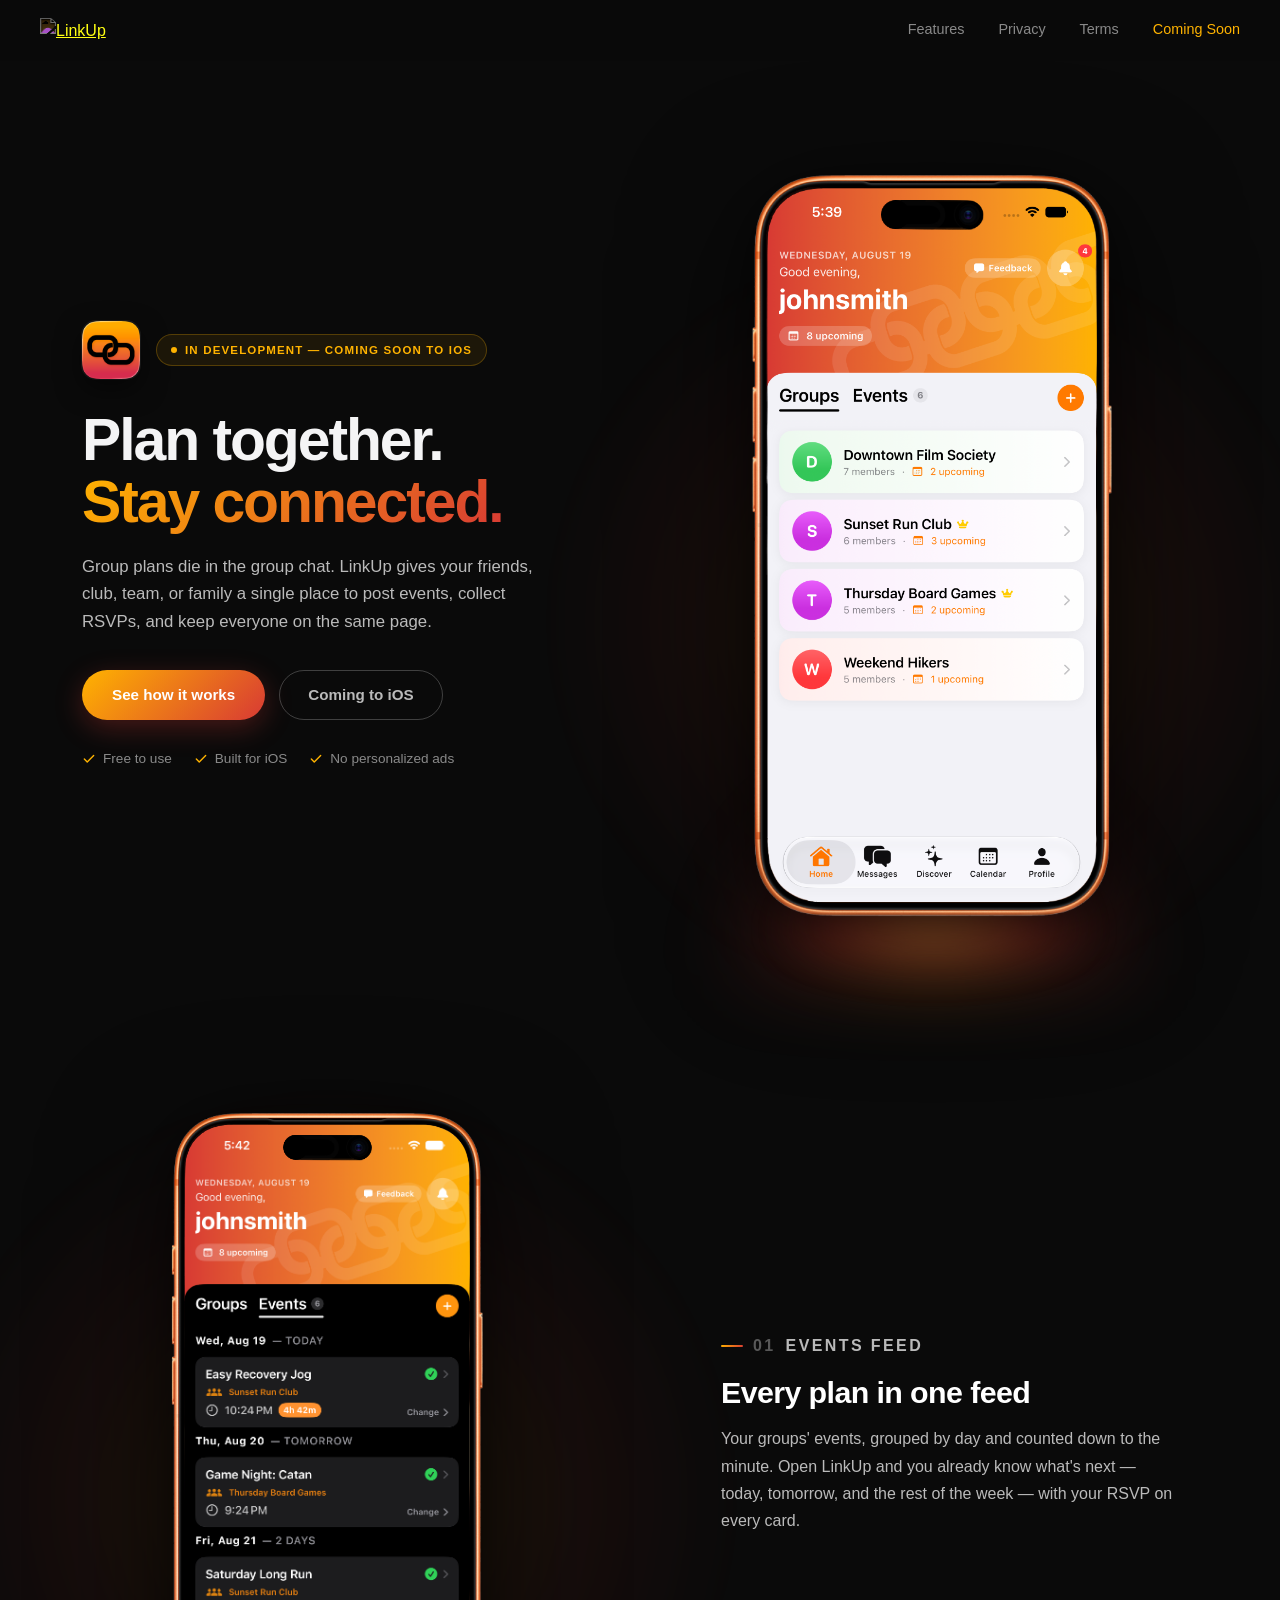
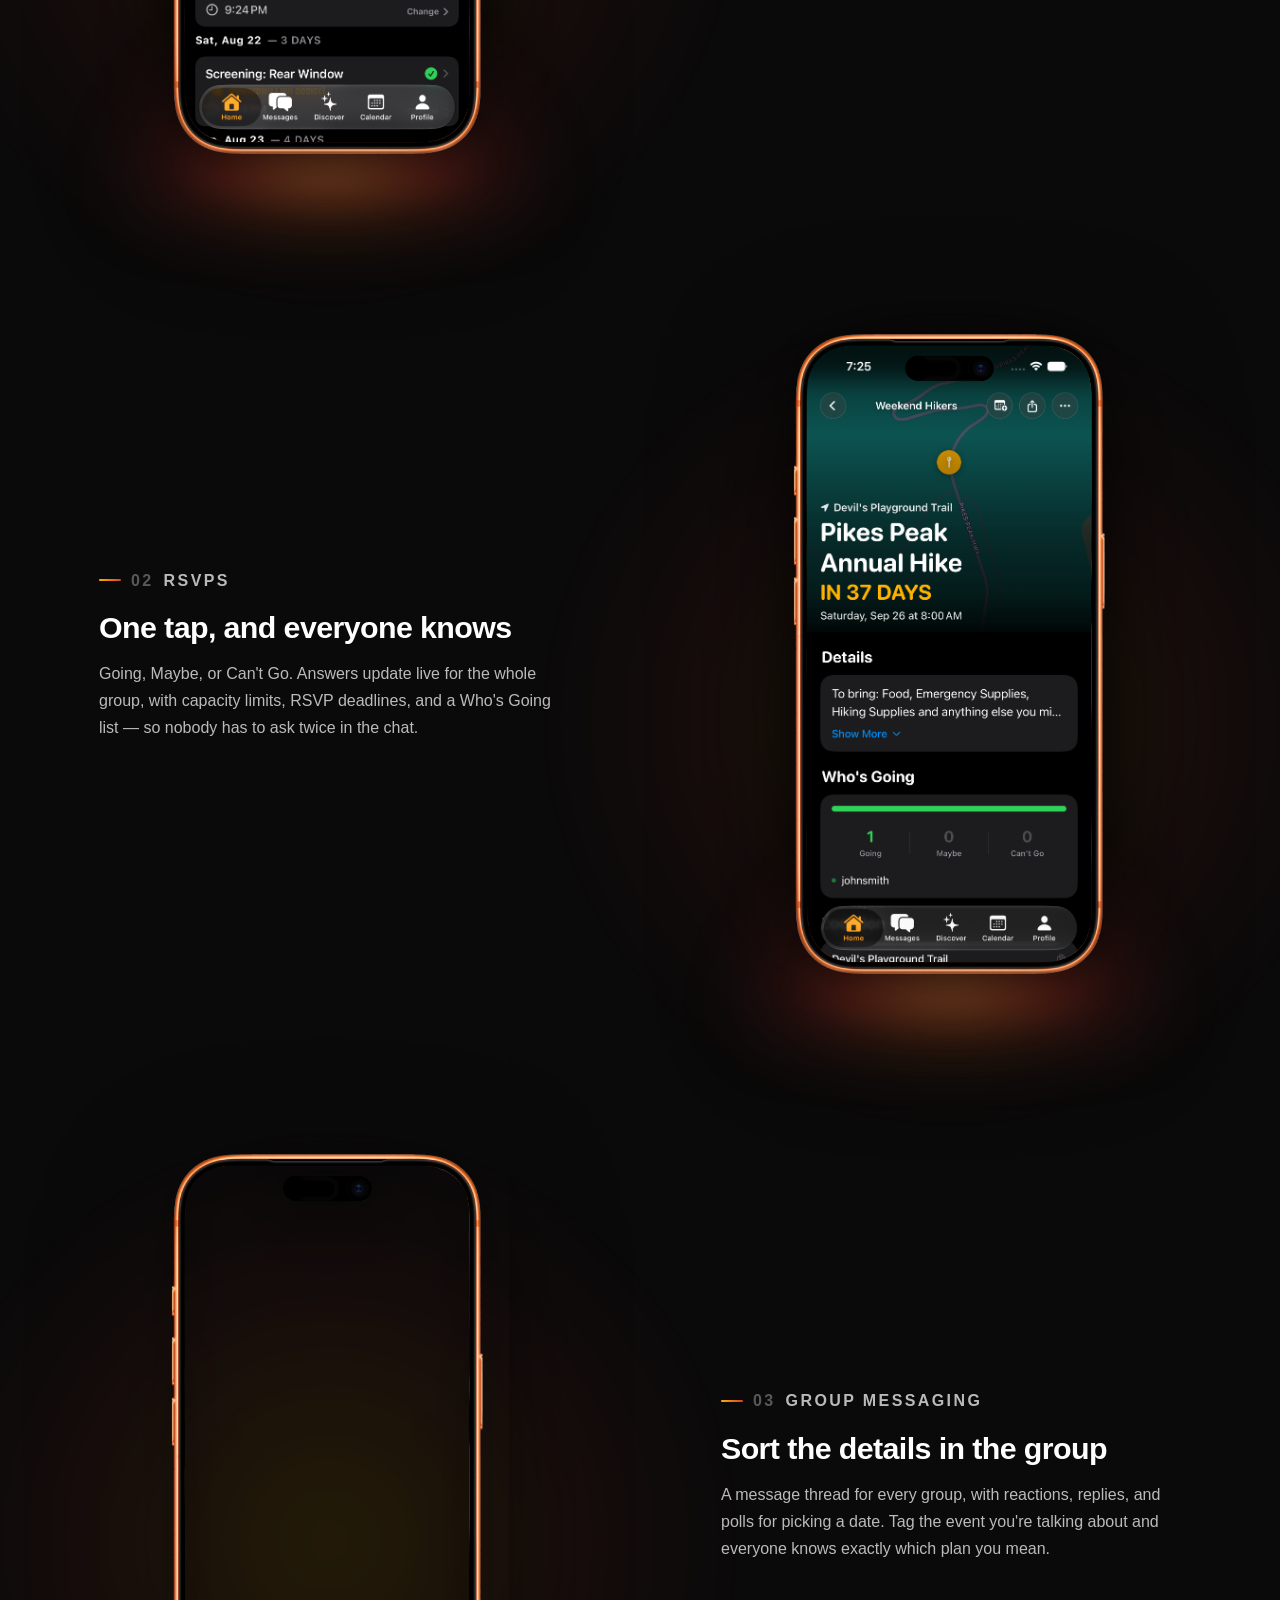
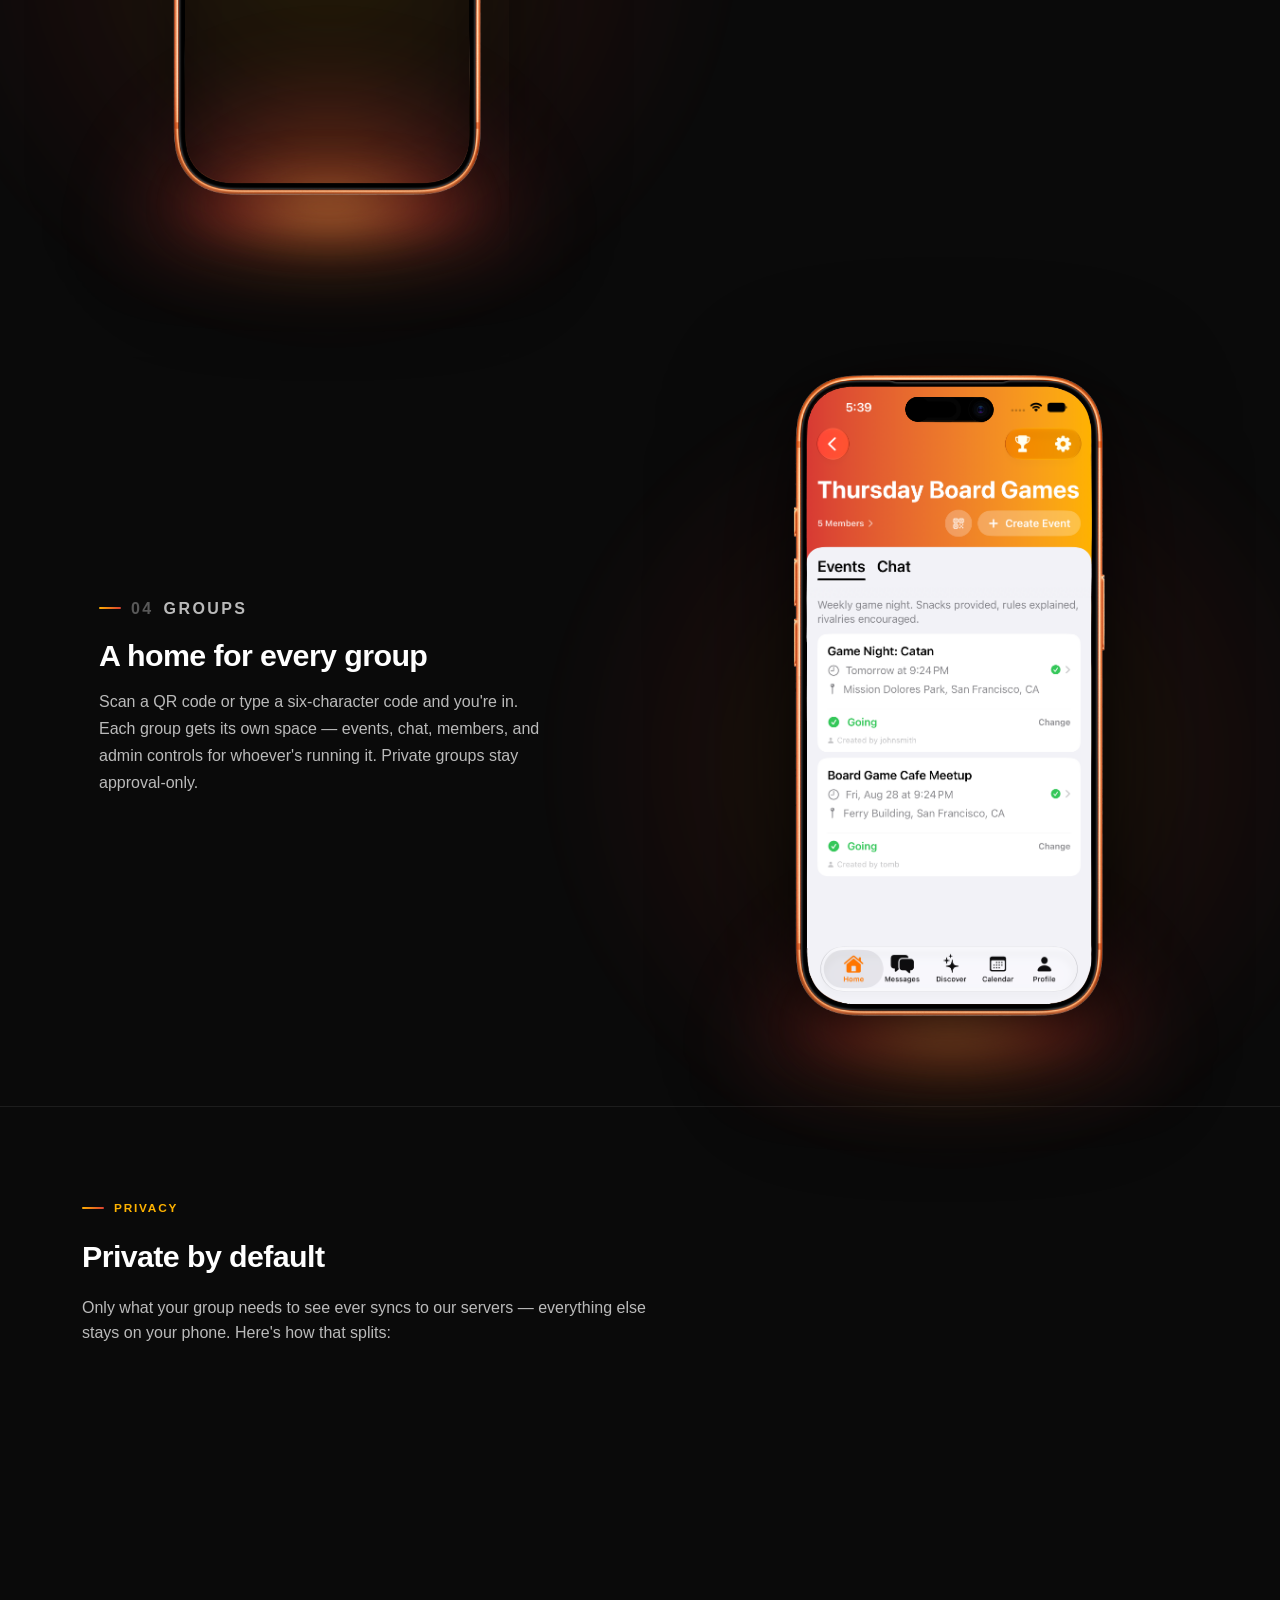
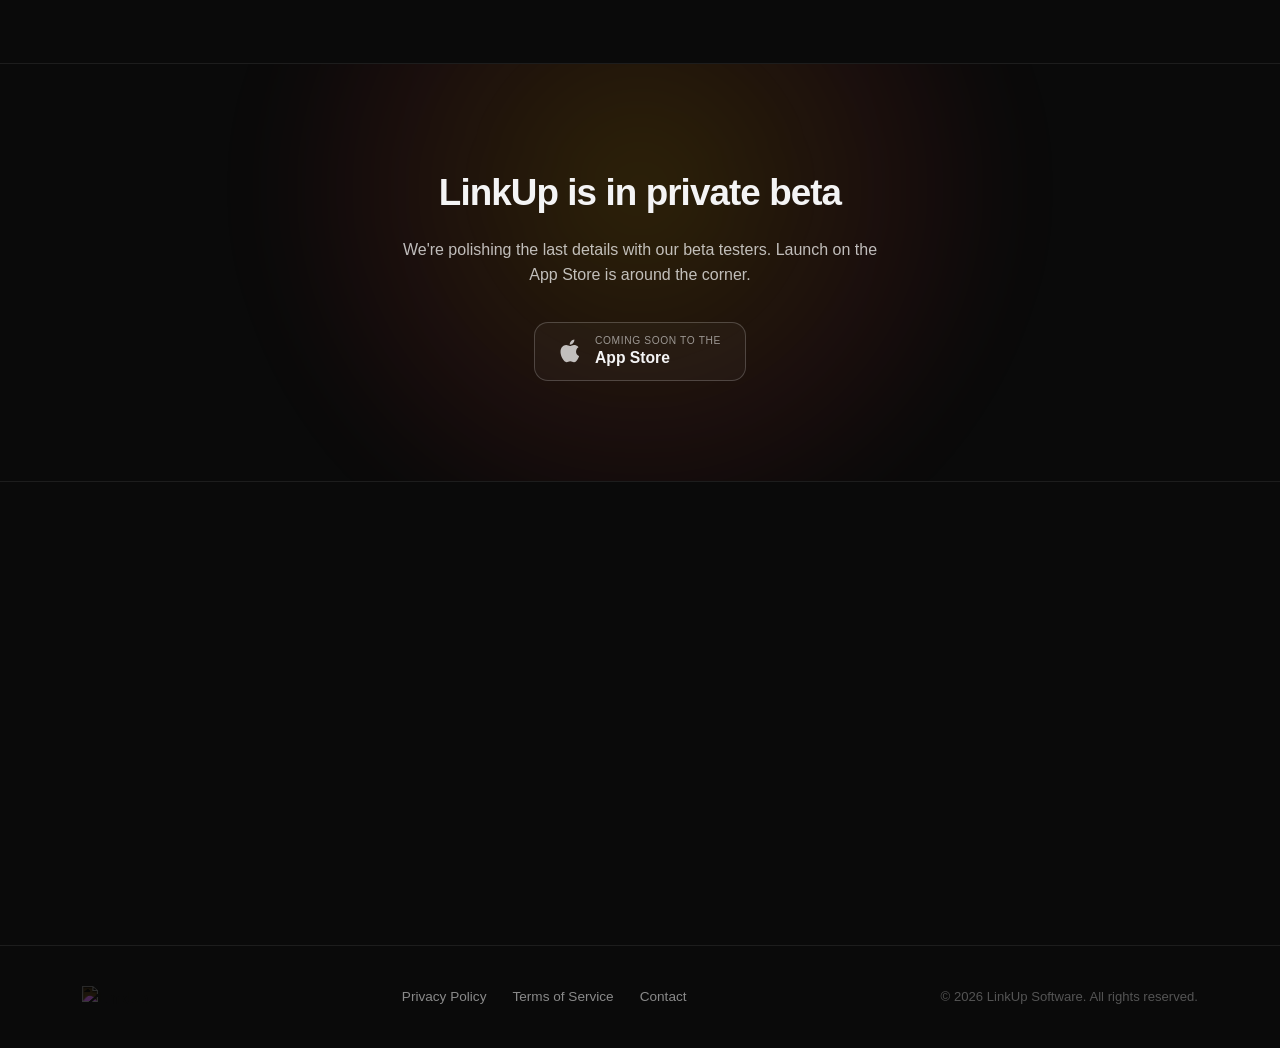
==== commit e4687d41: "content(site): recast privacy band as a two-bucket split" ====
--- a/index.html
+++ b/index.html
@@ -583,20 +583,20 @@
     <div class="reveal">
       <p class="band-kick"><span class="tick" aria-hidden="true"></span>Privacy</p>
       <h3>Private by default</h3>
-      <p class="lede">LinkUp is built so that the least possible amount of your data leaves your phone — and what does leave is protected on the way out.</p>
+      <p class="lede">Only what your group needs to see ever syncs to our servers — everything else stays on your phone. Here's how that splits:</p>
     </div>
     <div class="band-grid reveal">
       <div class="band-item">
-        <h4>Your calendar stays yours</h4>
-        <p>Group plans sit alongside your personal calendar so you never double-book — but your personal events stay on your device and are never uploaded.</p>
+        <h4>Stays on your phone</h4>
+        <p>Your personal calendar events and your sign-in credentials never leave your device — credentials live in the iOS Keychain, and personal events are never uploaded.</p>
       </div>
       <div class="band-item">
-        <h4>Encrypted locations</h4>
-        <p>Event locations are stored encrypted on our servers, and sign-in credentials live in the iOS Keychain rather than in app storage.</p>
+        <h4>Syncs — protected</h4>
+        <p>Group events, RSVPs, and messages sync so your group can see them. Event locations are stored encrypted on our servers.</p>
       </div>
       <div class="band-item">
-        <h4>No personalized ads</h4>
-        <p>Ads are non-personalized, and your data is never sold. Notifications are per-category and per-group, so you only hear about what you care about.</p>
+        <h4>Never sold, never personalized</h4>
+        <p>Ads are non-personalized, and your data is never sold. The plain-language detail is in the Privacy Policy below.</p>
       </div>
     </div>
   </div>
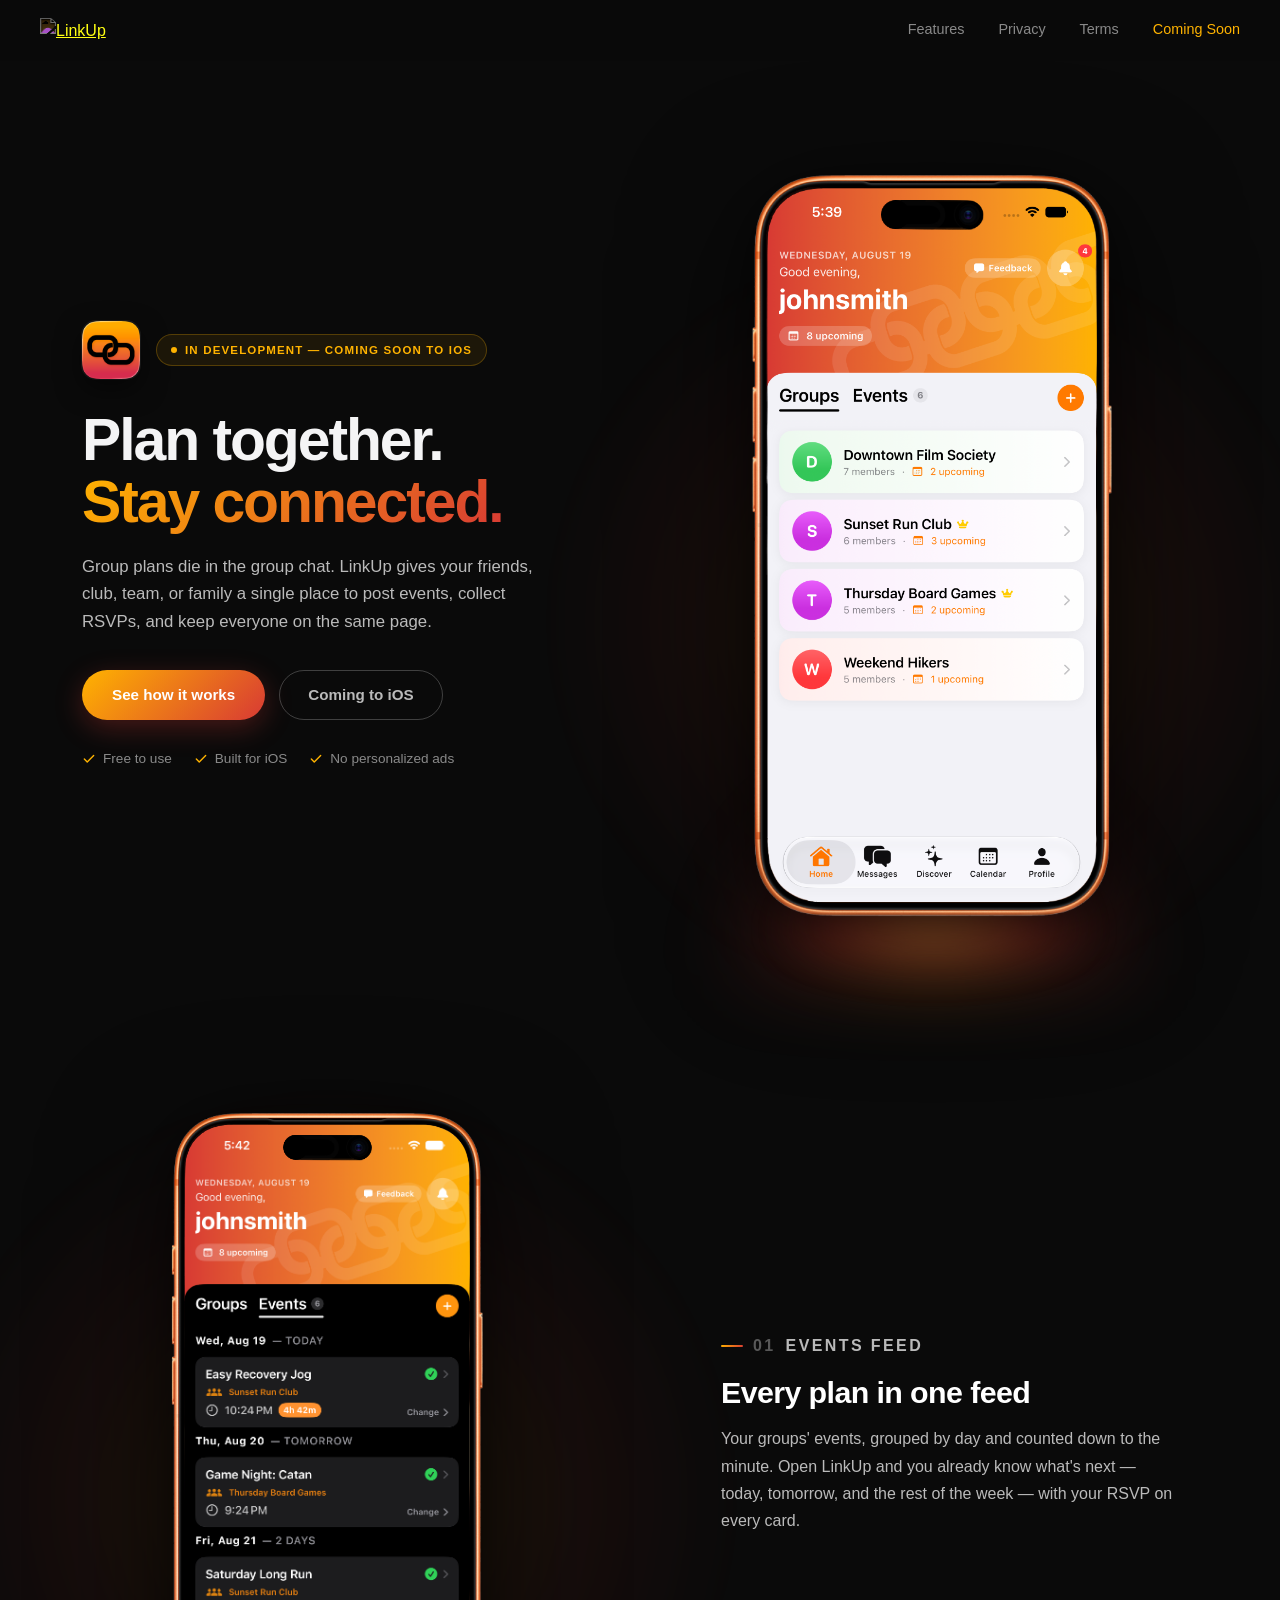
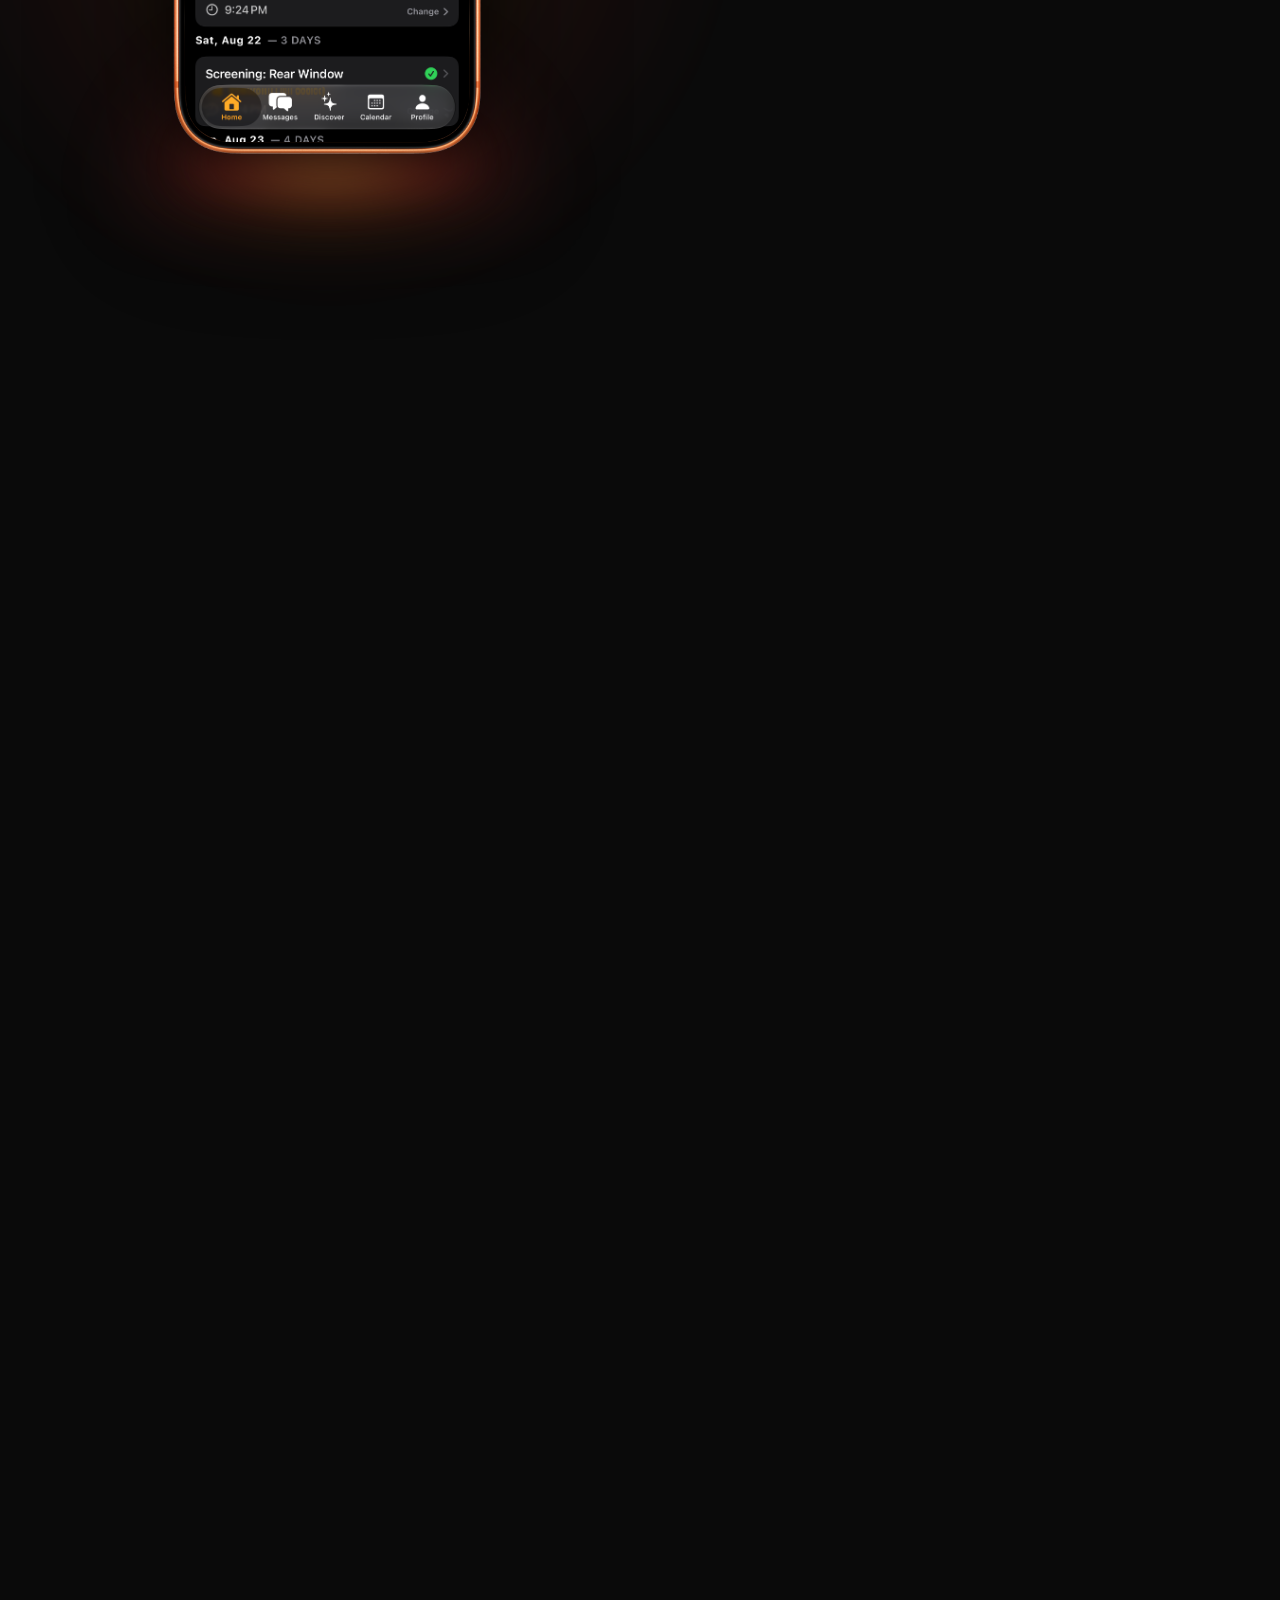
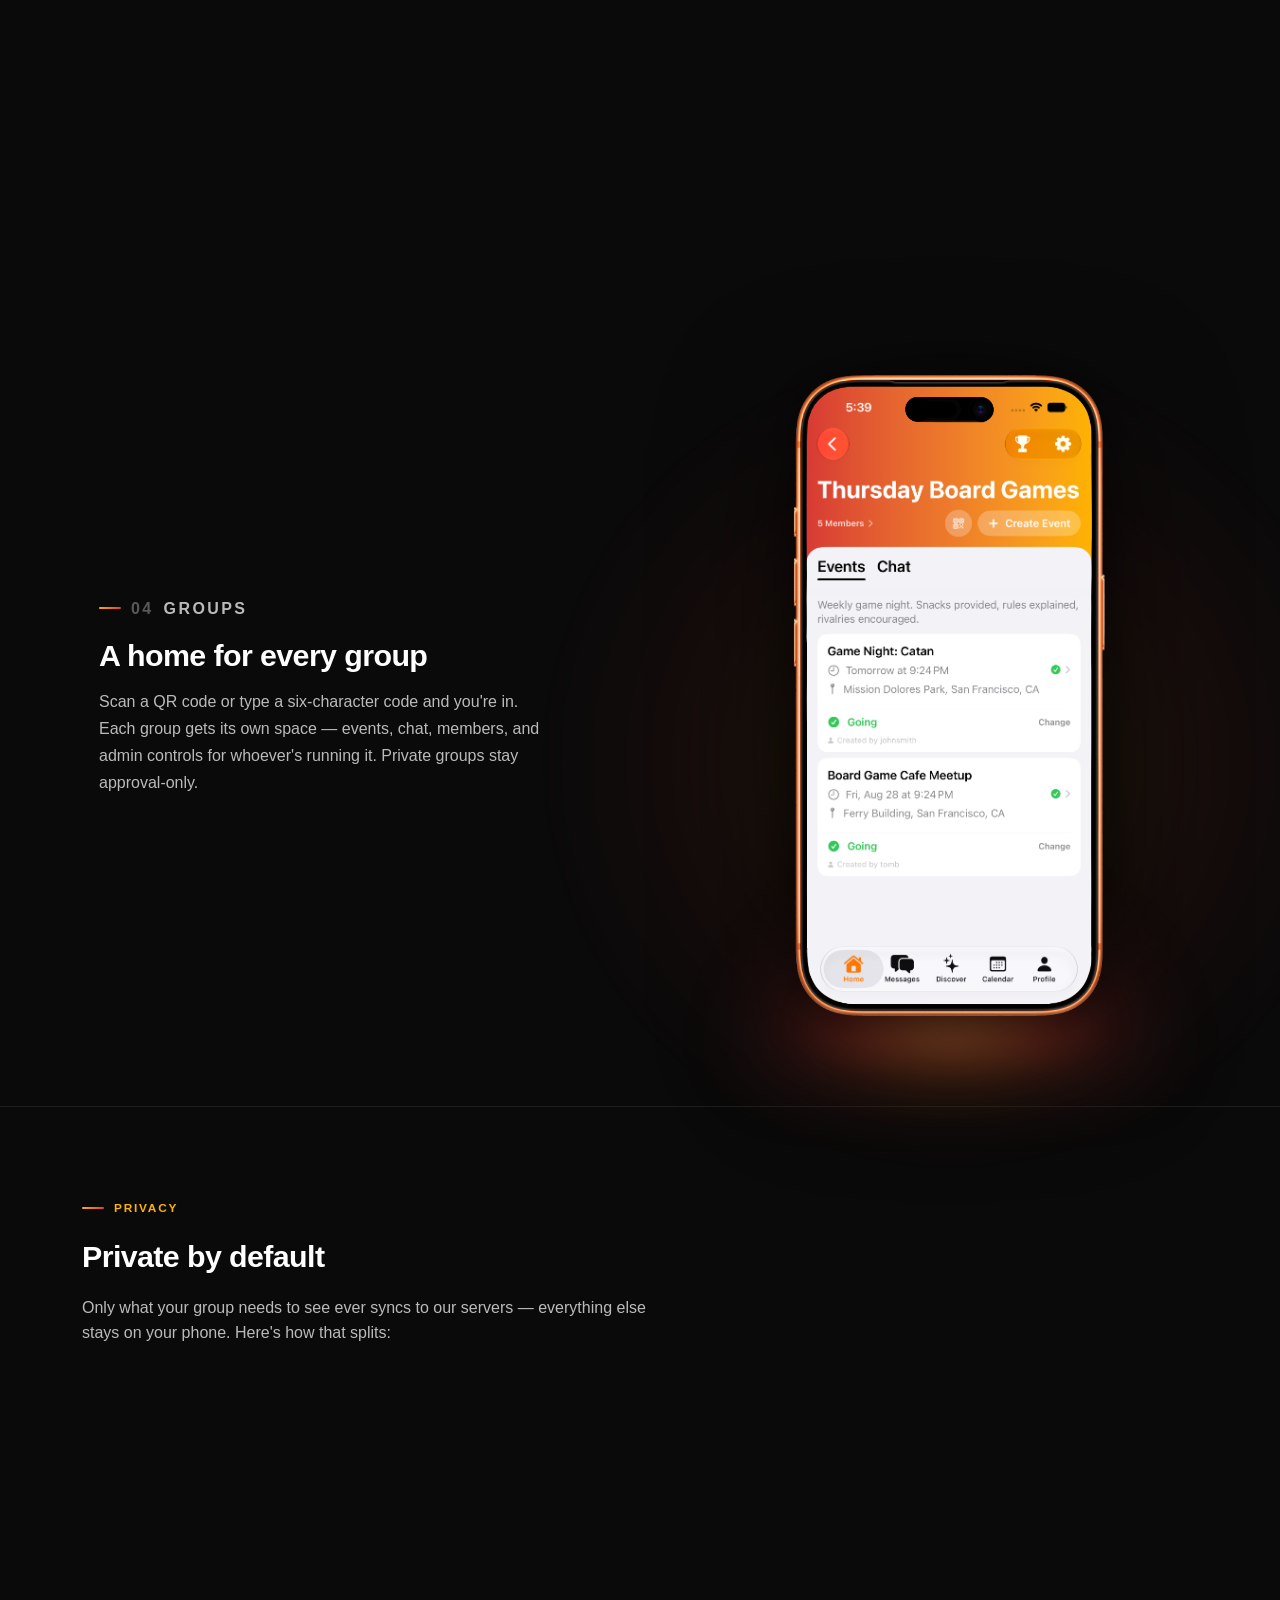
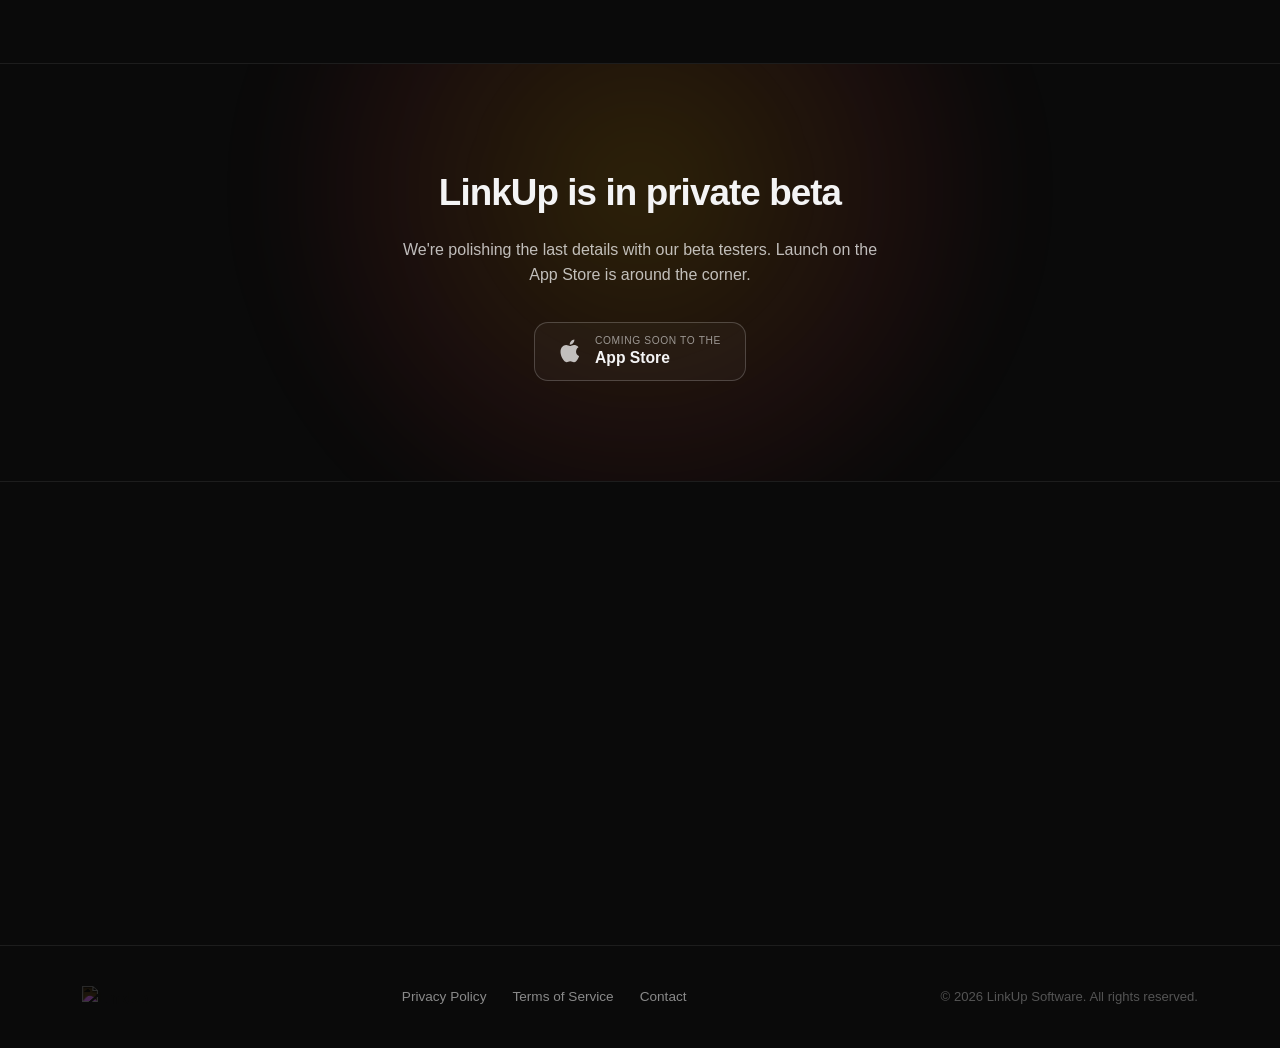
==== commit d1cfb1d0: "feat(site): add Organization/WebSite structured data for search" ====
--- a/index.html
+++ b/index.html
@@ -37,6 +37,27 @@
     "description": "LinkUp is a group event management app for iOS. Create or join a group with a 6-character code, schedule one-off, repeating, or multi-day events, collect RSVPs, and keep everyone on the same page with reminders, a shared calendar, and built-in group messaging — for friend groups, clubs, sports teams, and families. Currently in private beta; coming soon to the App Store.",
     "offers": { "@type": "Offer", "price": "0", "priceCurrency": "USD" },
     "publisher": { "@type": "Organization", "name": "LinkUp Software", "url": "https://linkupsoftware.com" }
+  }
+  </script>
+
+  <script type="application/ld+json">
+  {
+    "@context": "https://schema.org",
+    "@graph": [
+      {
+        "@type": "Organization",
+        "name": "LinkUp Software",
+        "url": "https://linkupsoftware.com",
+        "logo": "https://linkupsoftware.com/appicon-320.png",
+        "email": "hello.linkupapp@gmail.com"
+      },
+      {
+        "@type": "WebSite",
+        "name": "LinkUp",
+        "alternateName": "linkupsoftware.com",
+        "url": "https://linkupsoftware.com"
+      }
+    ]
   }
   </script>
 
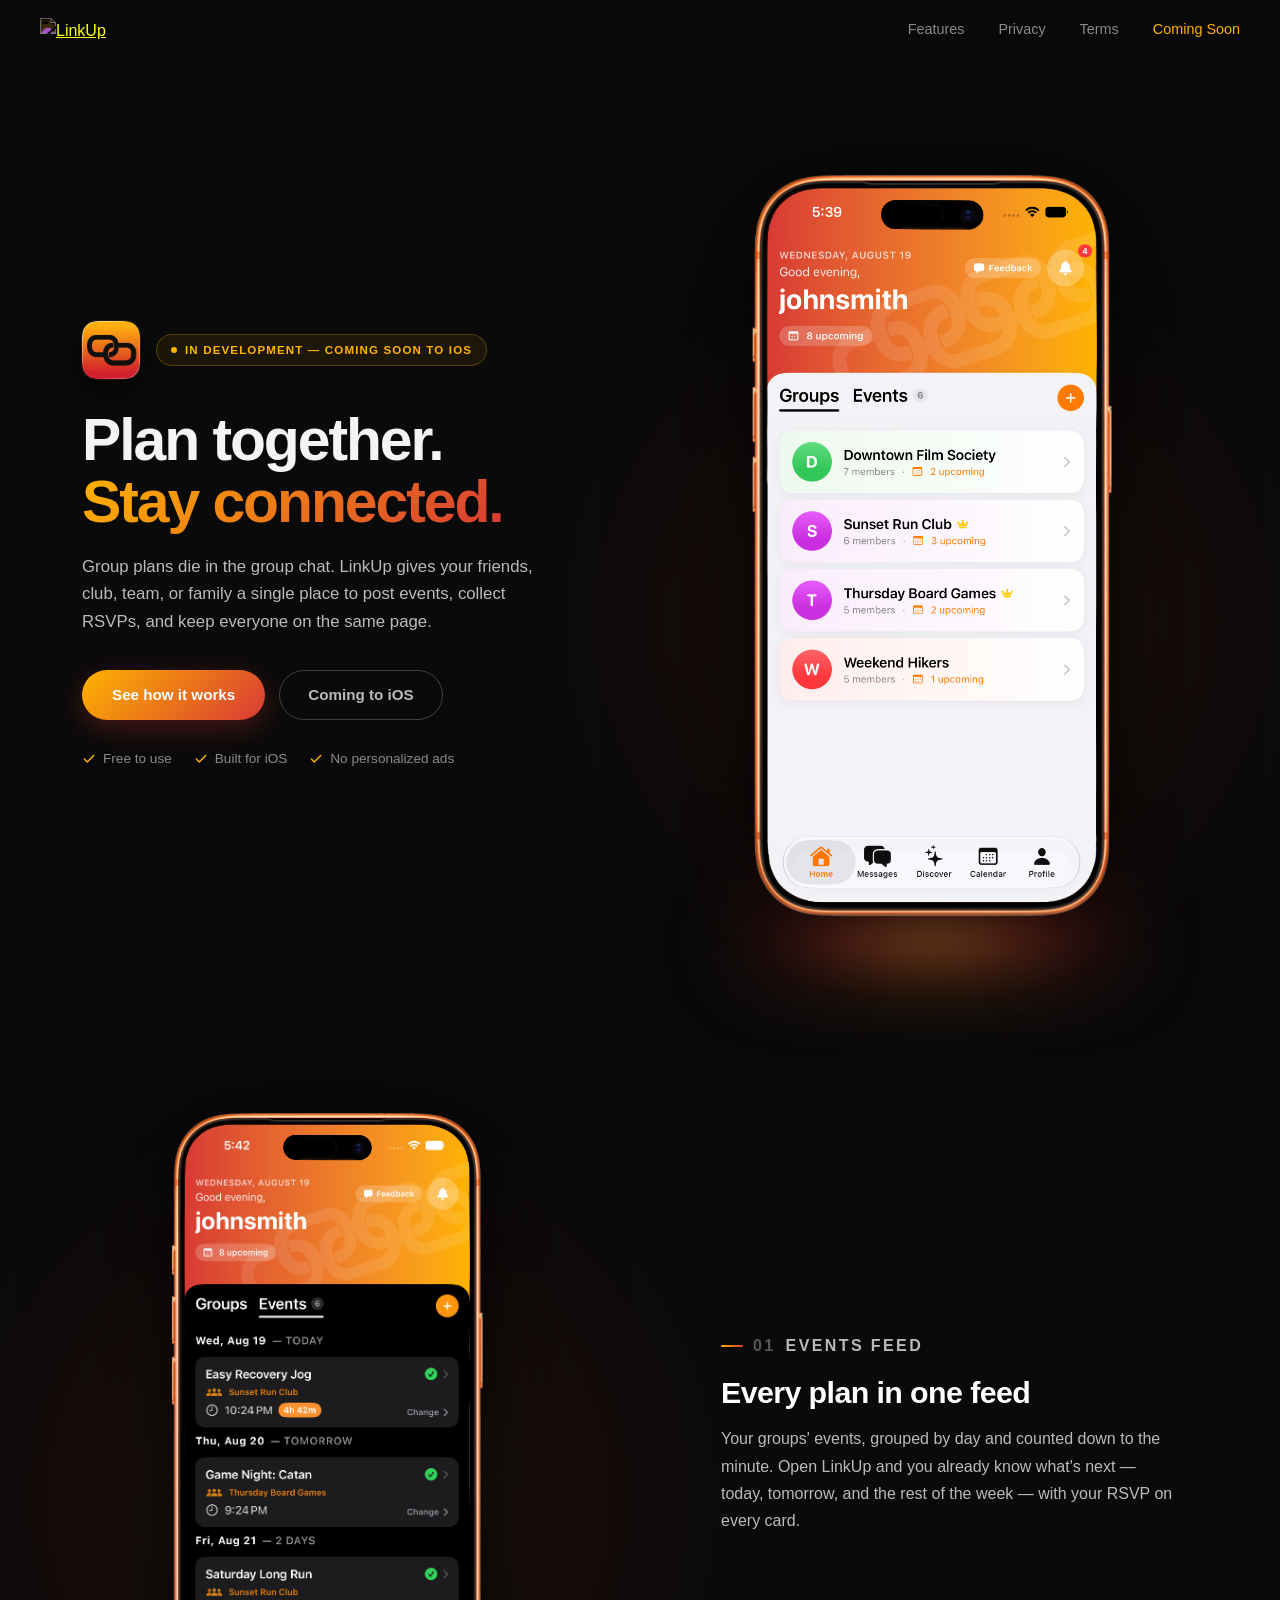
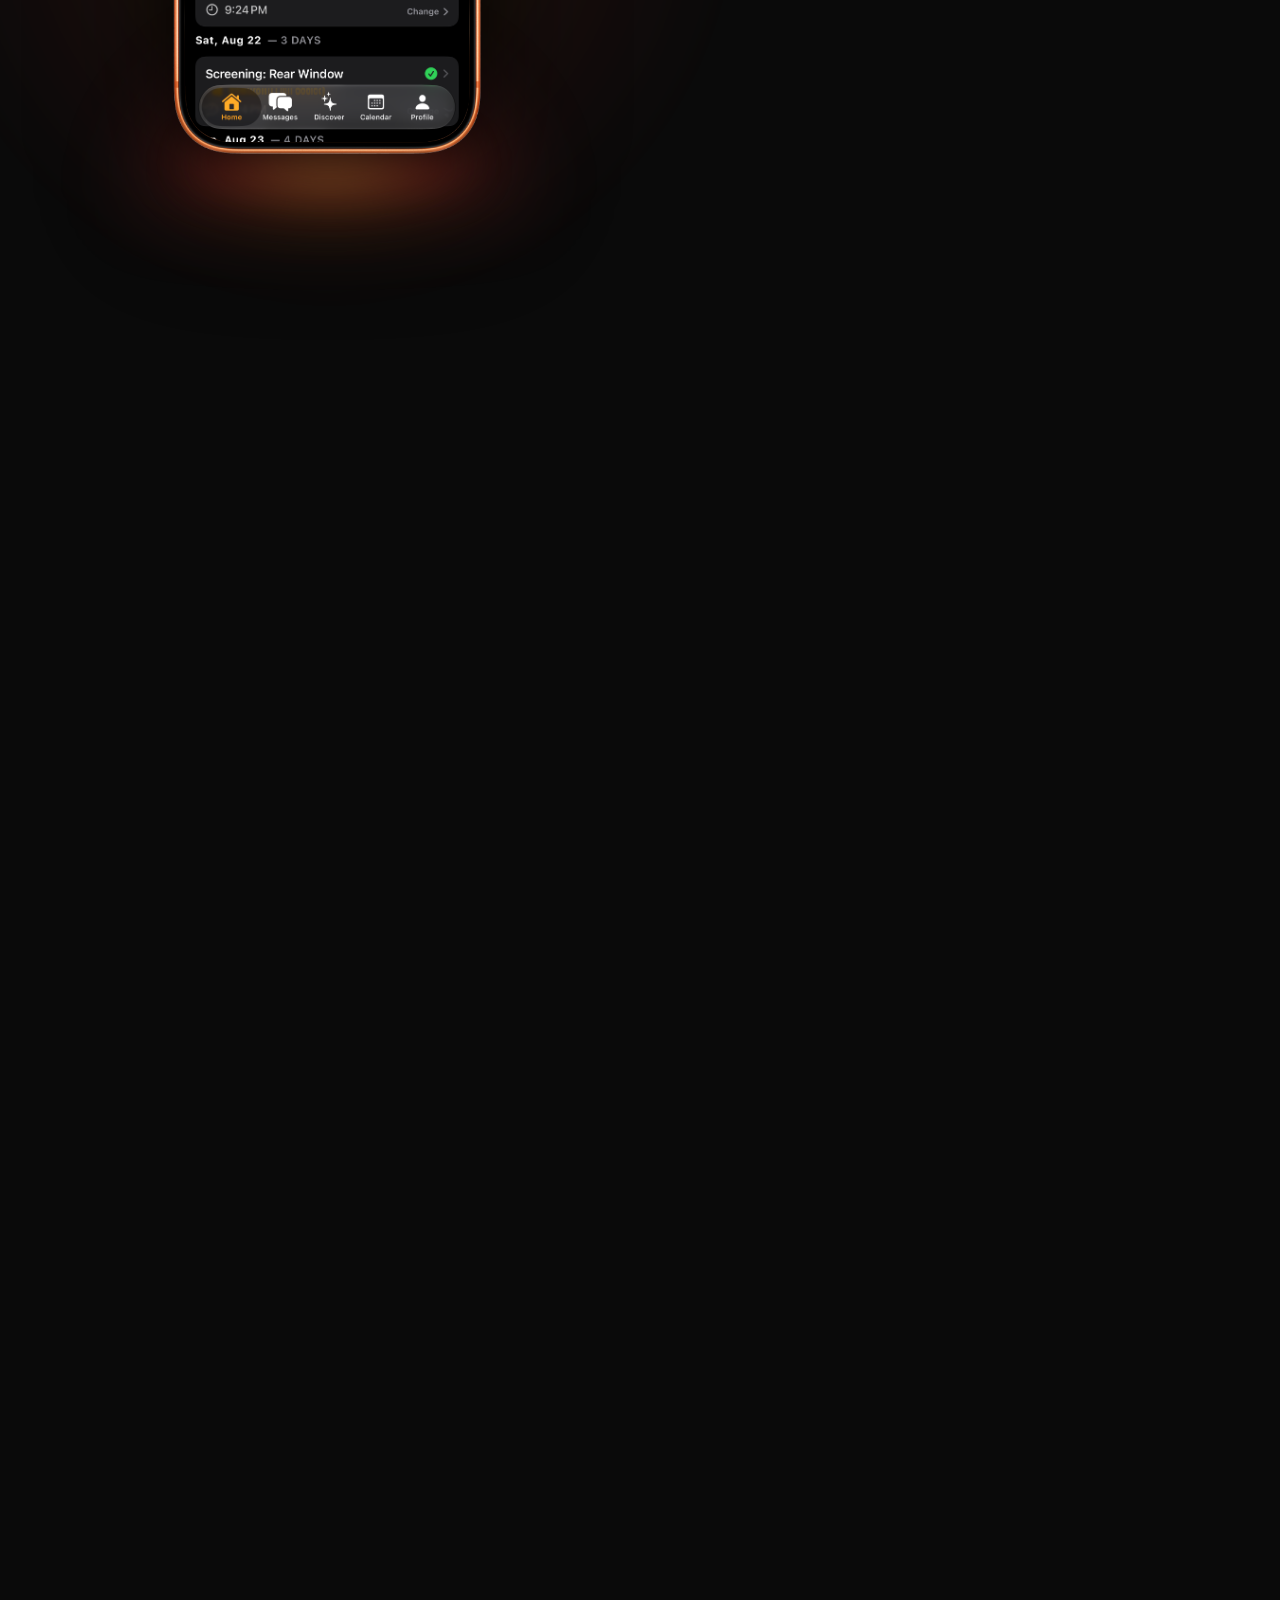
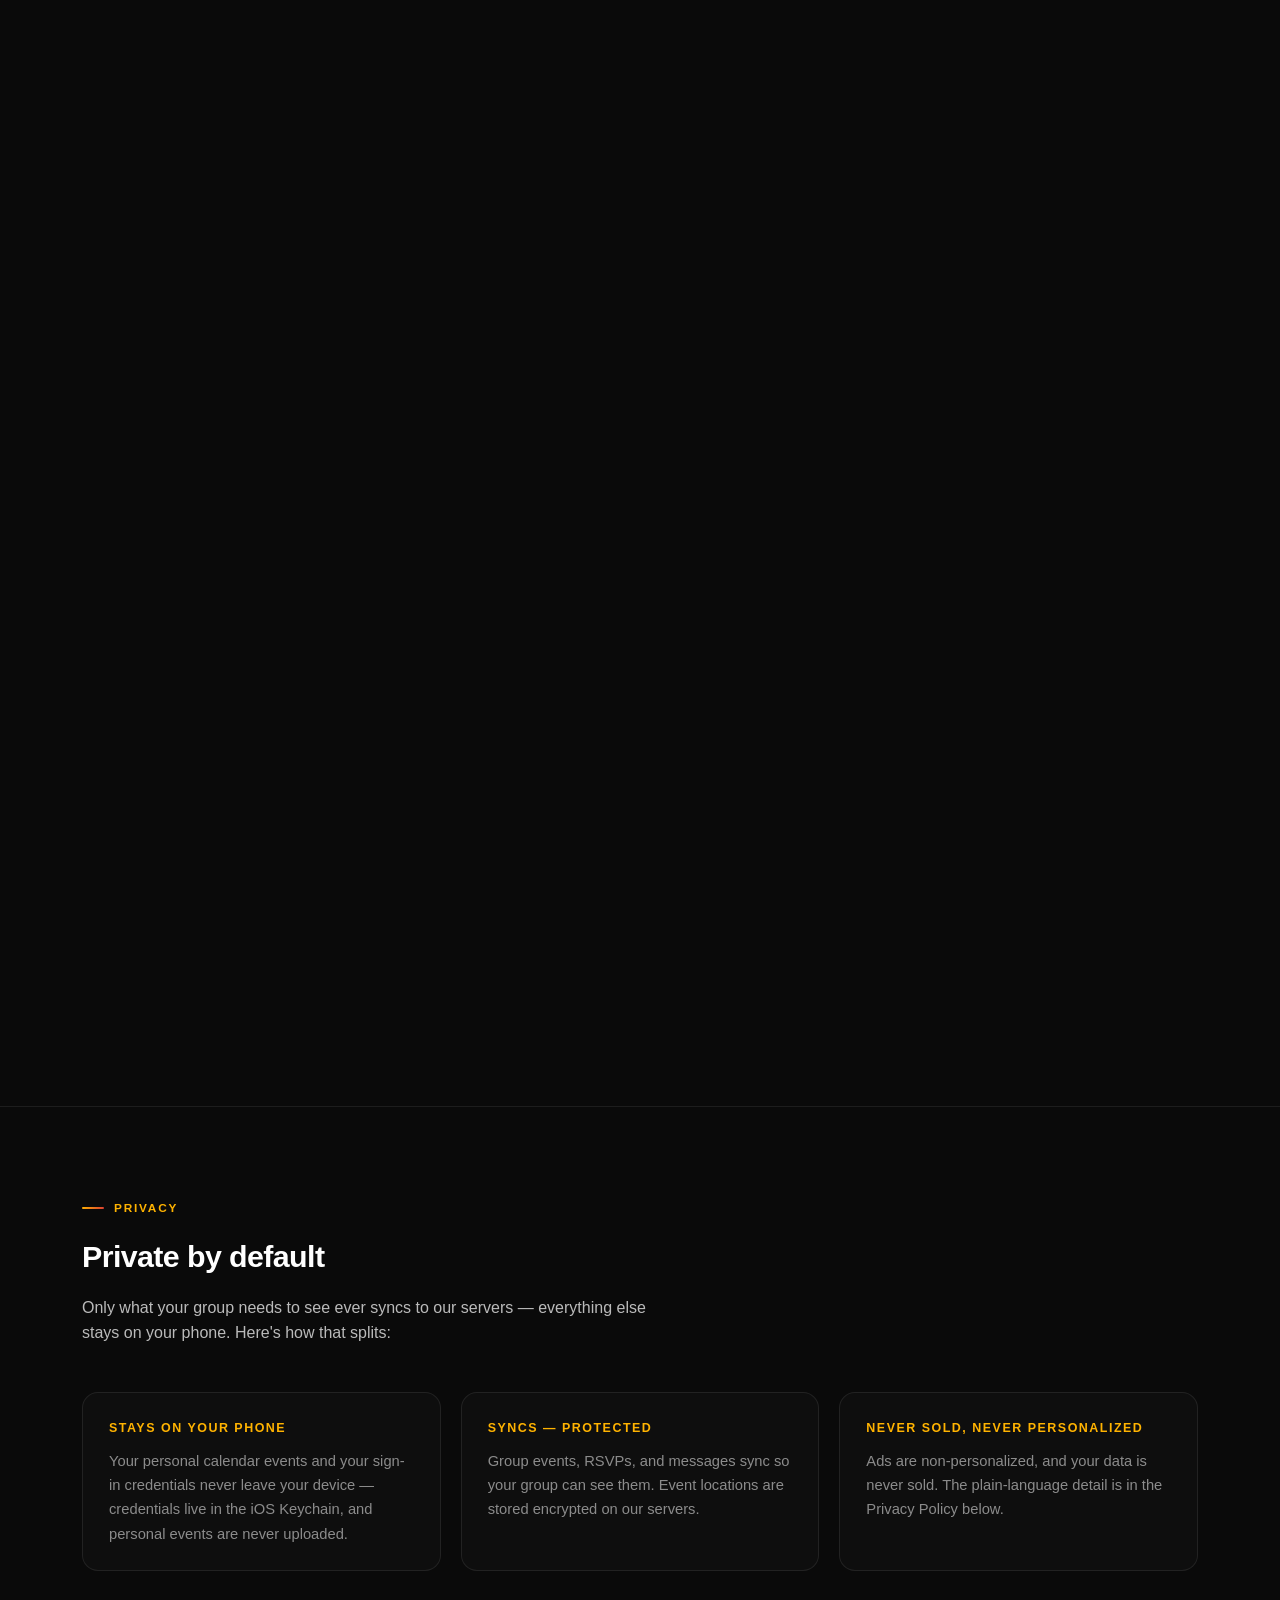
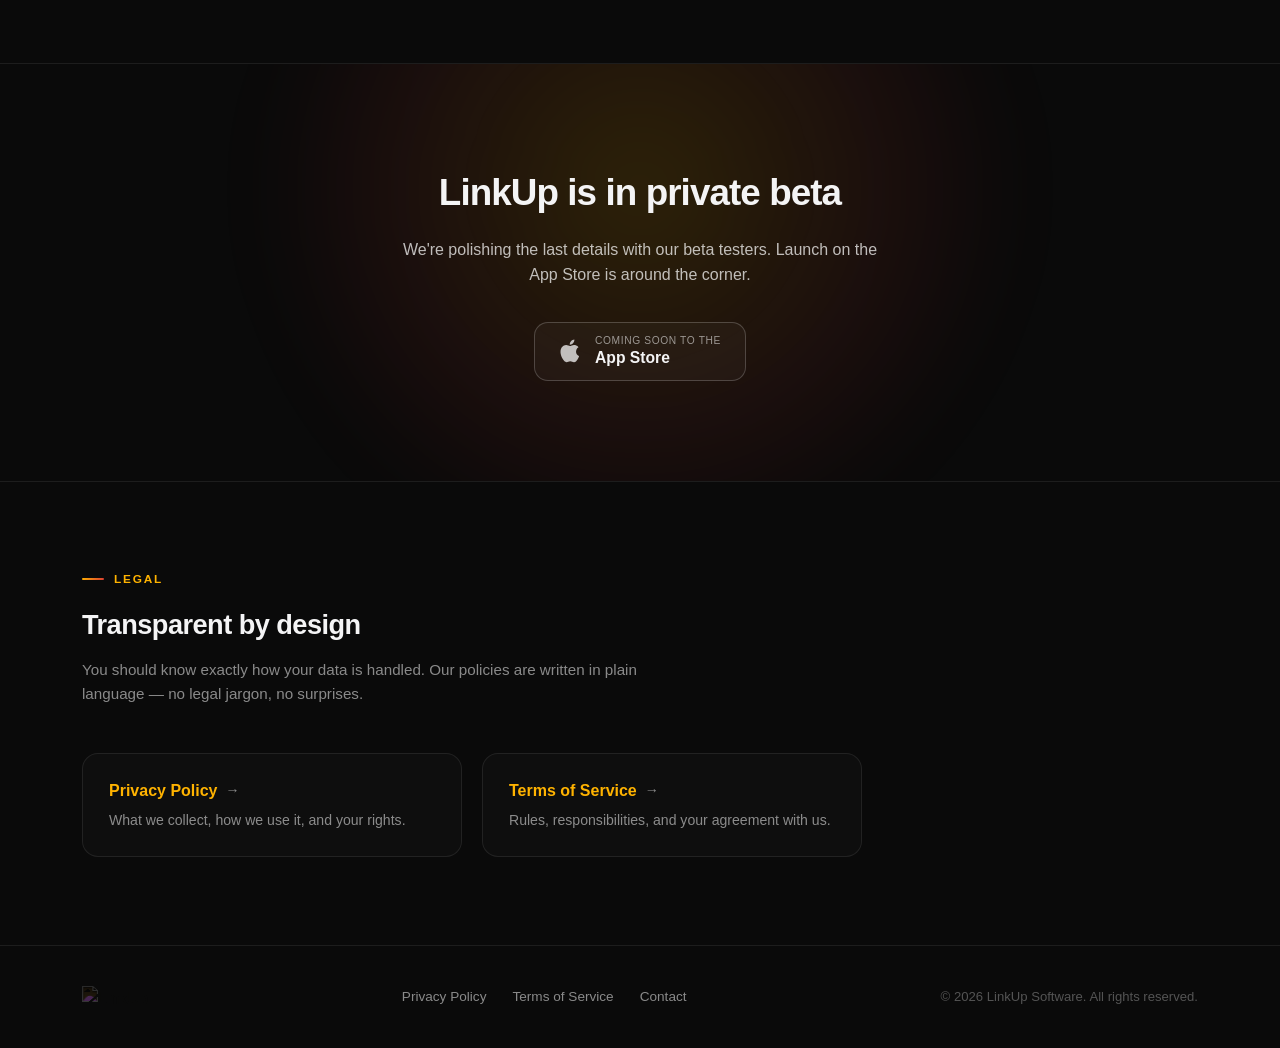
==== commit c3b14114: "content(site): search-friendly homepage title, fix WebSite alternateName" ====
--- a/index.html
+++ b/index.html
@@ -3,7 +3,7 @@
 <head>
   <meta charset="UTF-8" />
   <meta name="viewport" content="width=device-width, initial-scale=1.0" />
-  <title>LinkUp — Plan Together. Coming Soon to iOS.</title>
+  <title>LinkUp — Group Events, RSVPs &amp; Plans for iOS</title>
   <meta name="description" content="LinkUp is a free iOS app for group event management — create or join a group with a code, schedule events, collect RSVPs, and keep everyone coordinated. Coming soon to the App Store." />
   <meta name="theme-color" content="#0a0a0a" />
   <link rel="canonical" href="https://linkupsoftware.com/" />
@@ -54,7 +54,7 @@
       {
         "@type": "WebSite",
         "name": "LinkUp",
-        "alternateName": "linkupsoftware.com",
+        "alternateName": "LinkUp Software",
         "url": "https://linkupsoftware.com"
       }
     ]
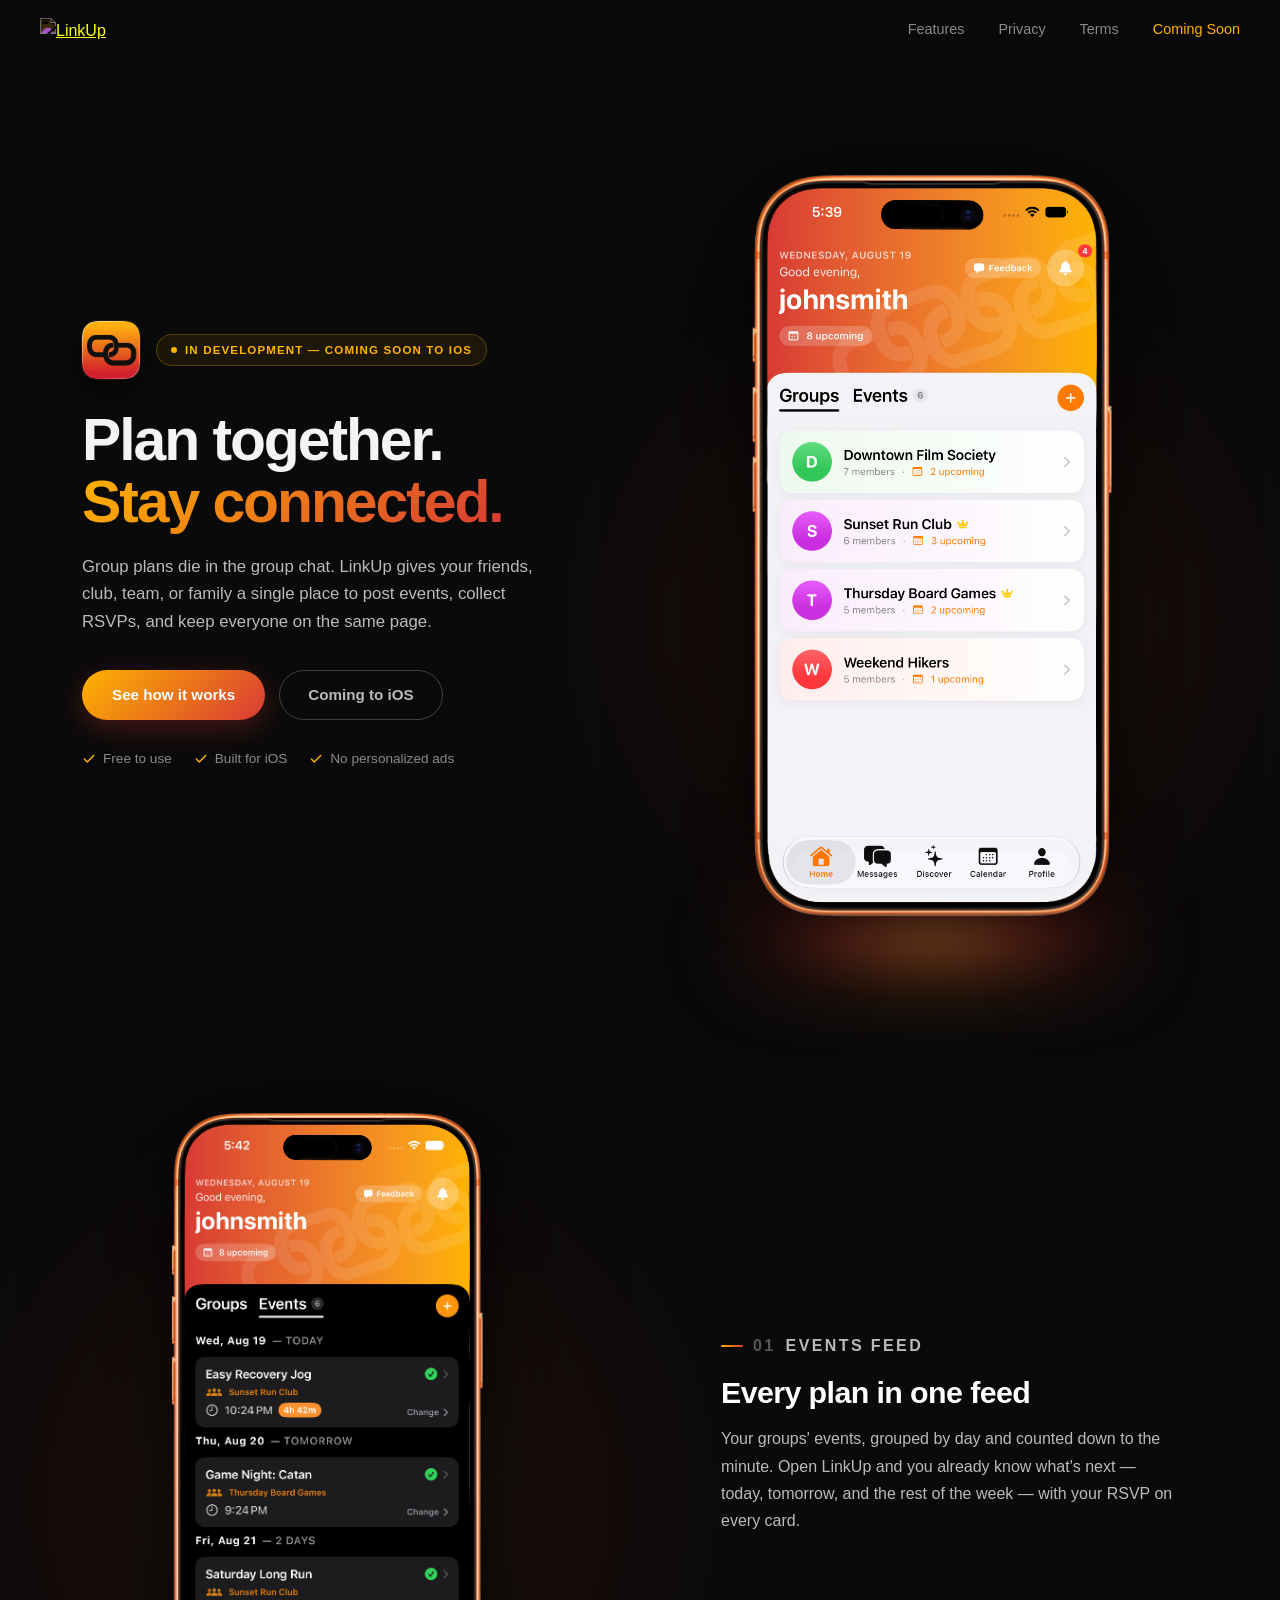
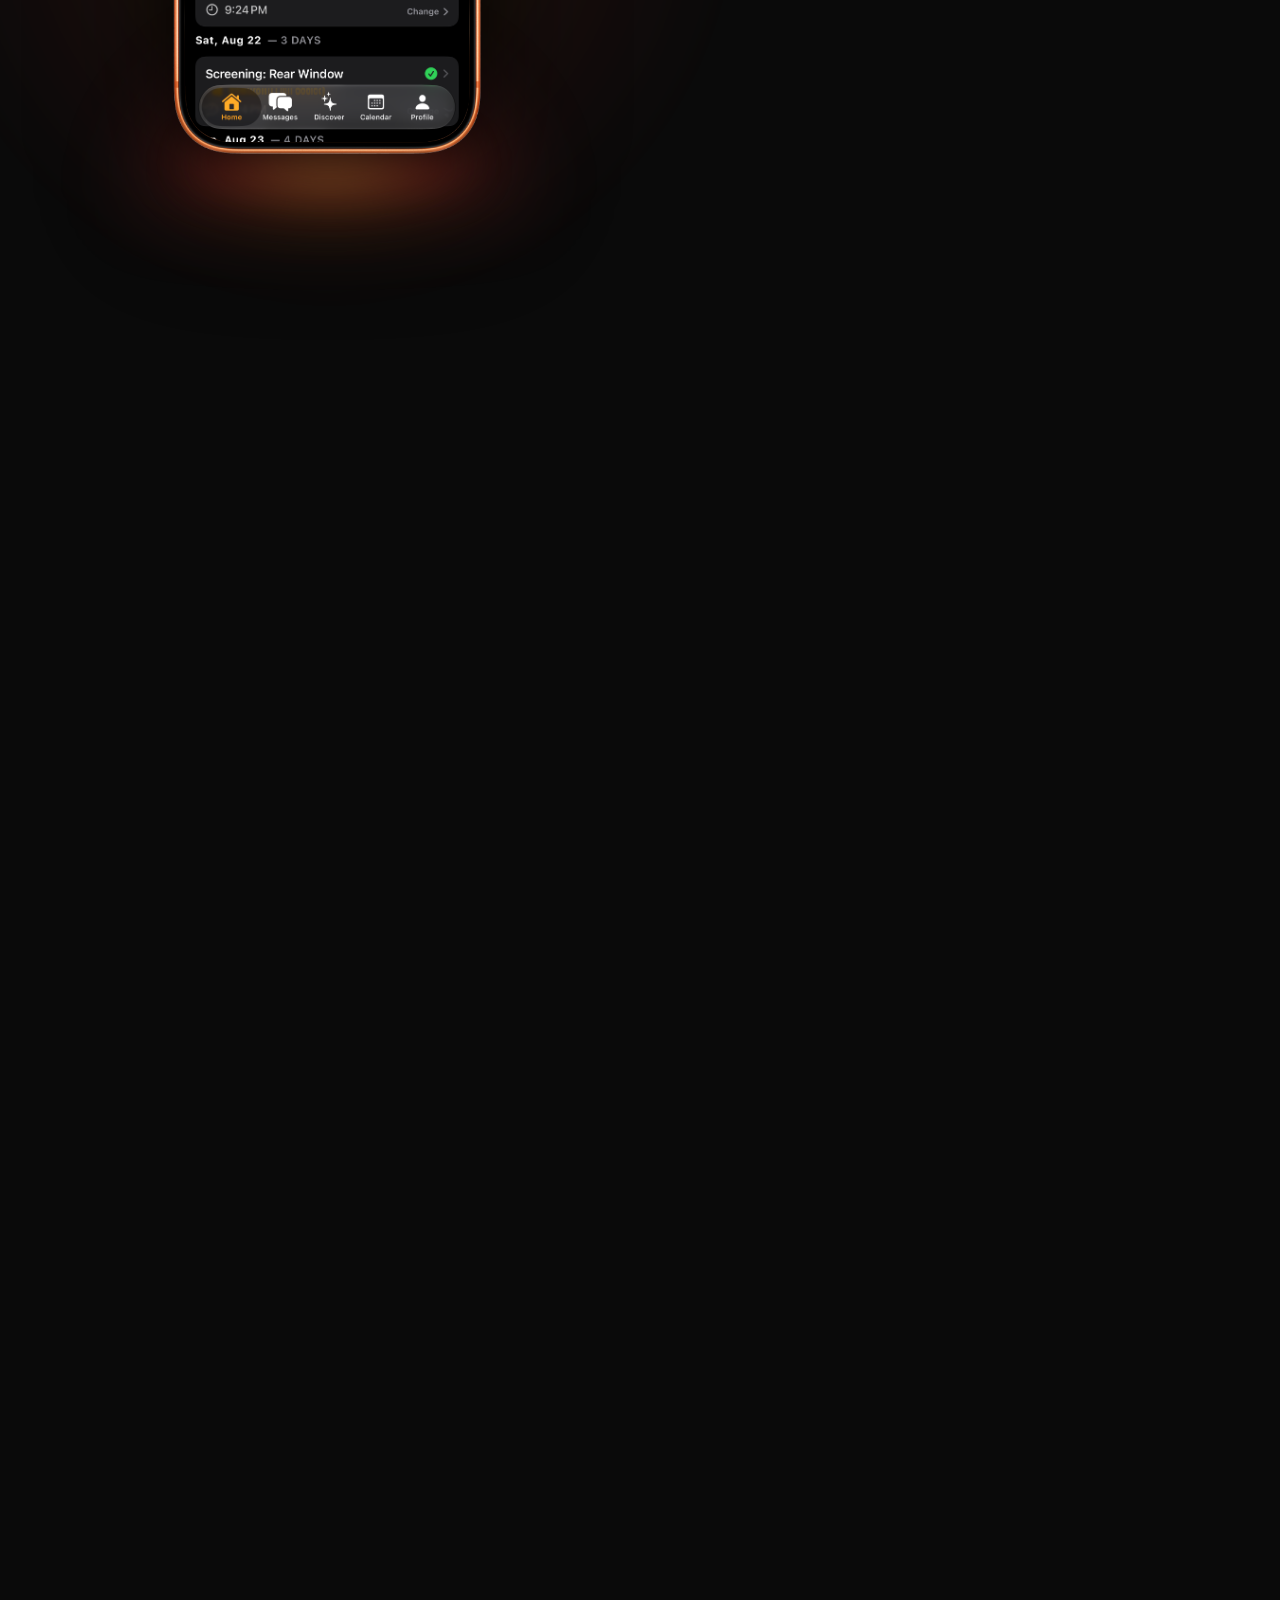
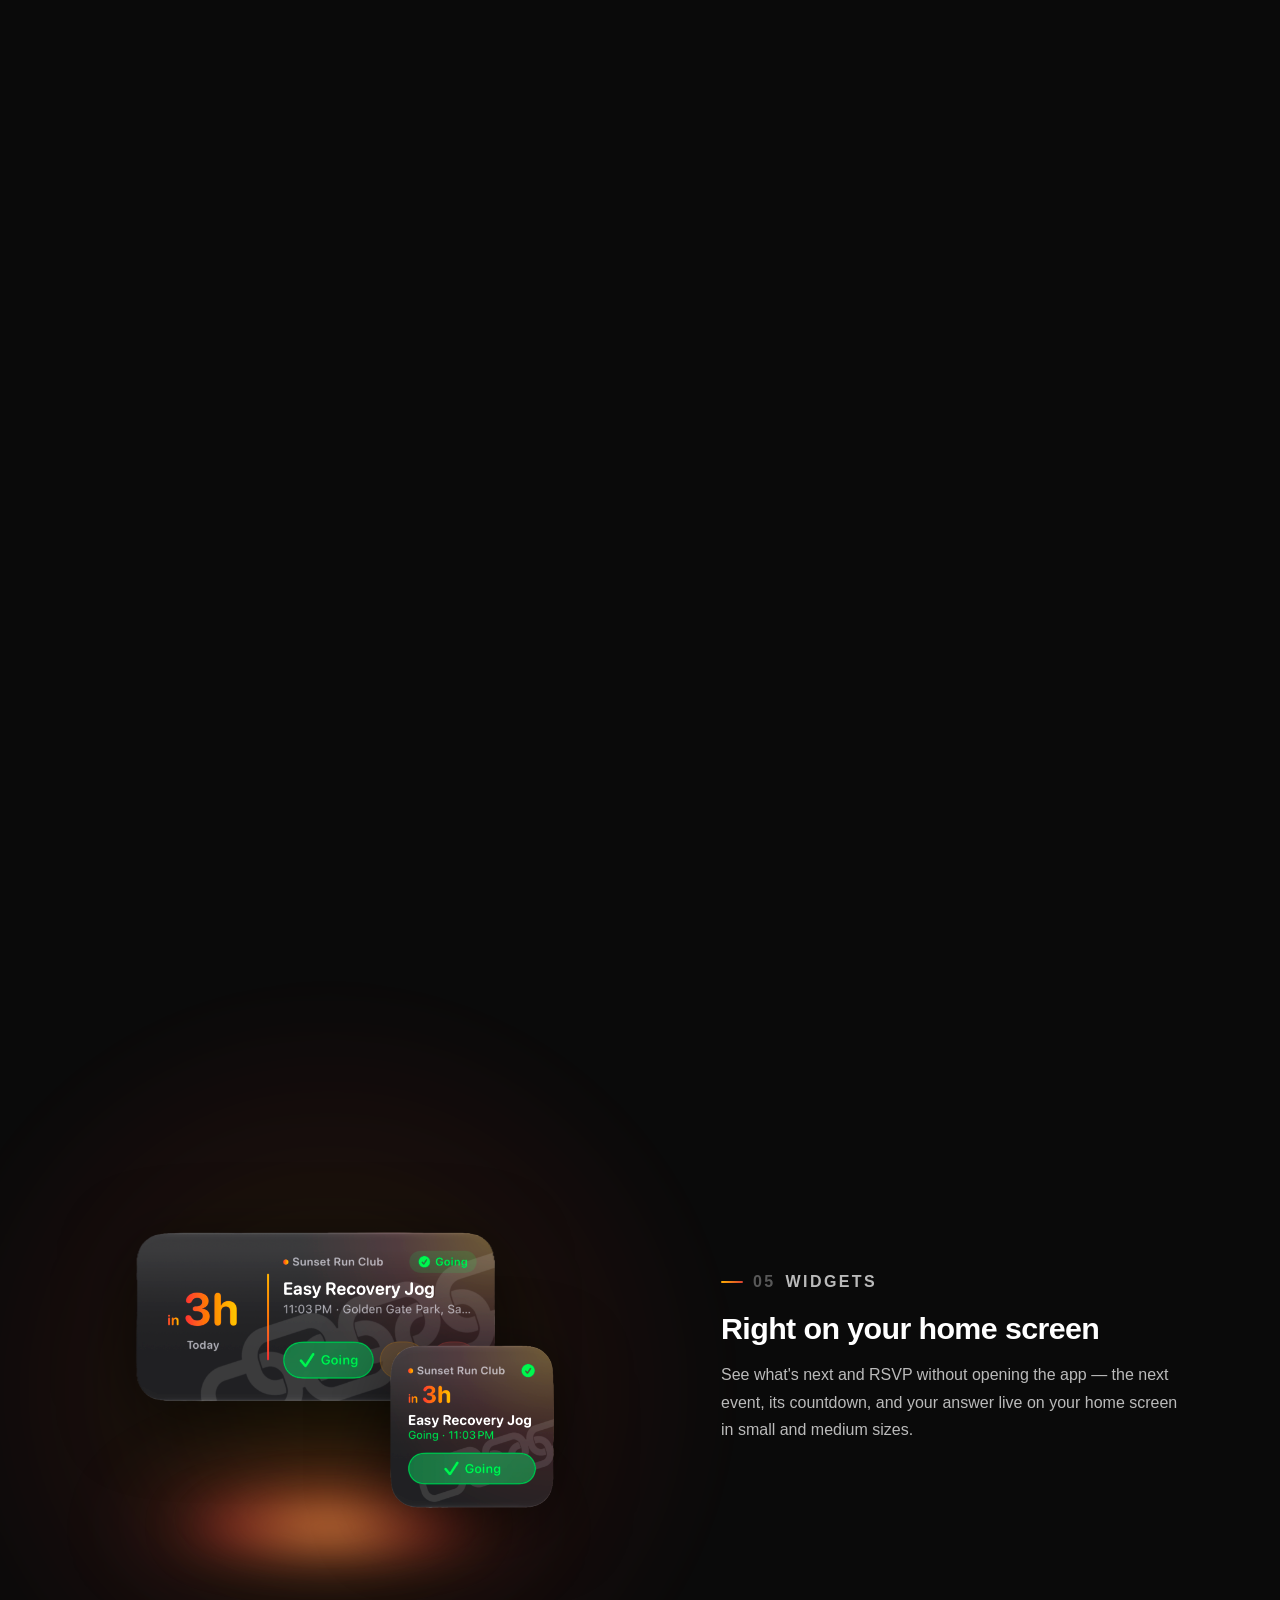
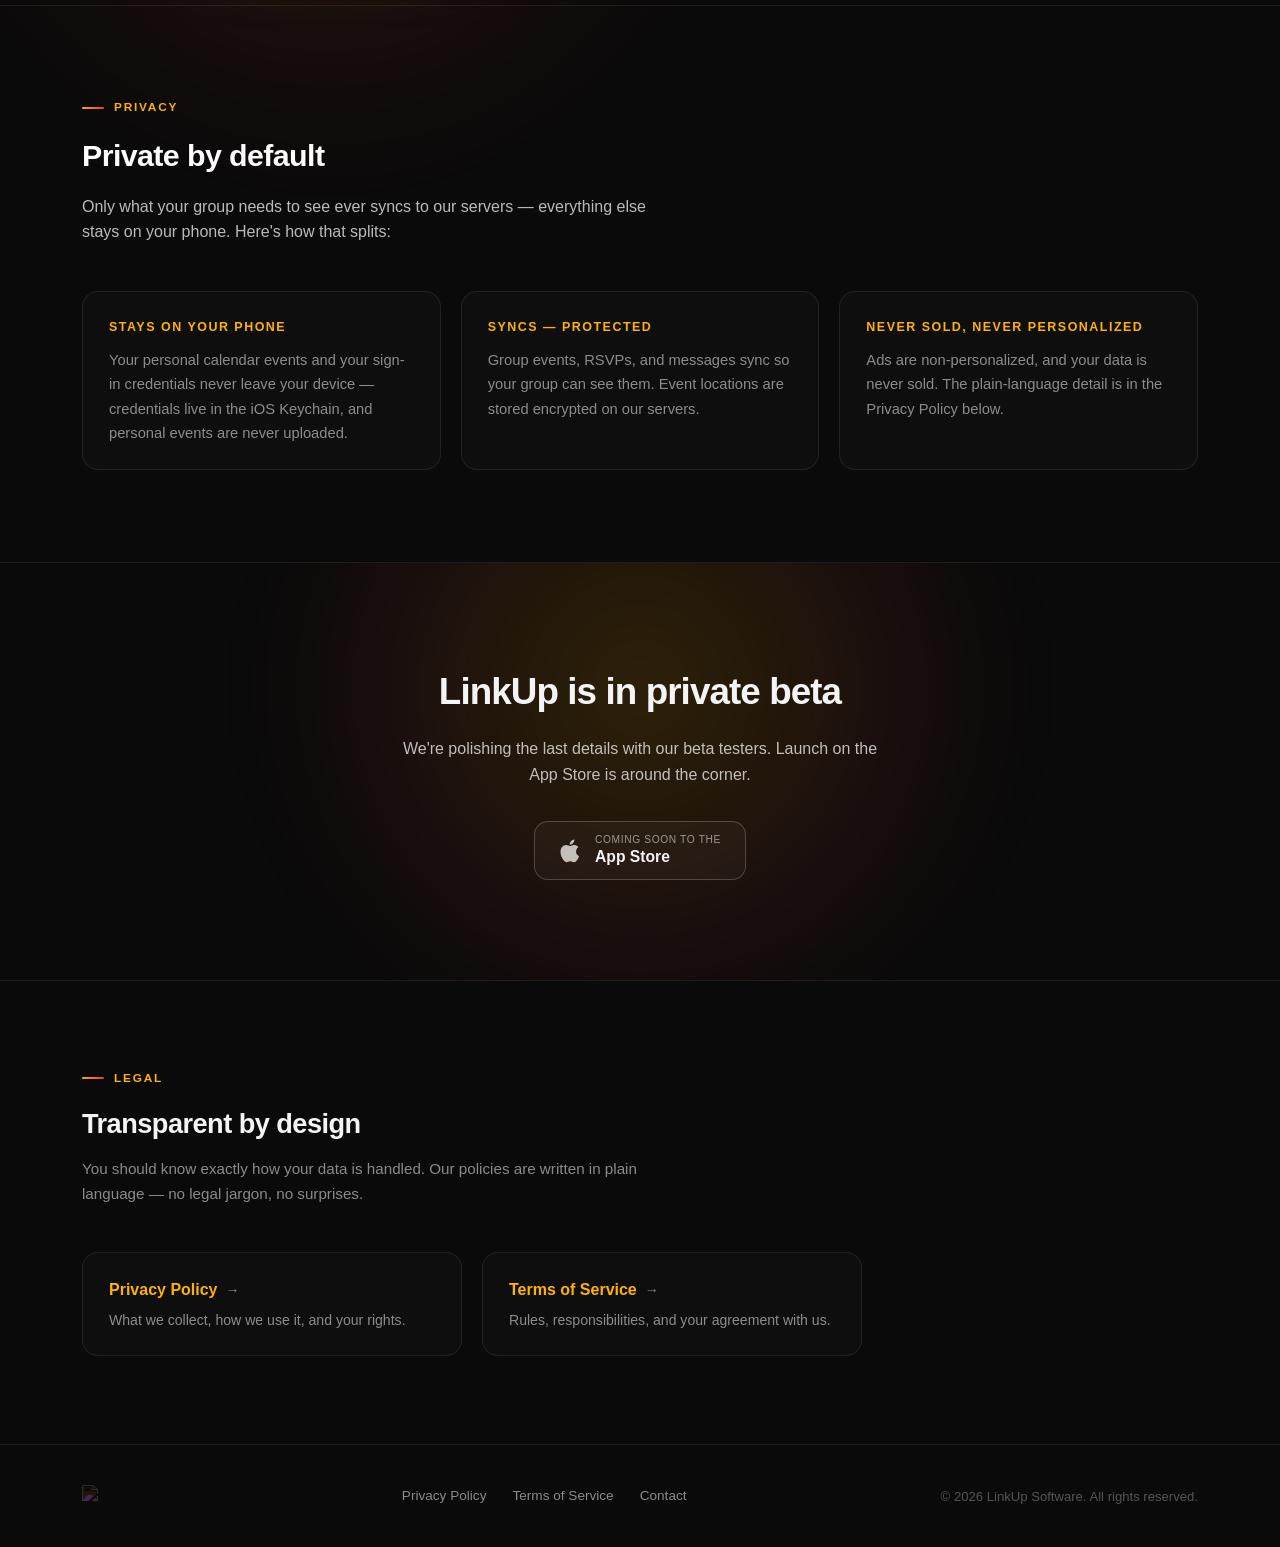
==== commit 1381daa4: "feat(site): widgets feature row — small + medium home-screen widgets" ====
--- a/index.html
+++ b/index.html
@@ -346,6 +346,19 @@
     .row-media { position: relative; display: flex; justify-content: center; align-items: center; }
     .row-media .device { width: min(320px, 68vw); }
 
+    /* Home-screen widgets: medium with the small overlapping its lower-right */
+    .widget-stack { position: relative; width: min(440px, 82vw); padding-bottom: 17%; z-index: 1; }
+    .widget-stack .w-med { display: block; width: 100%; height: auto; }
+    .widget-stack .w-sm { position: absolute; width: 44%; height: auto; right: -4%; bottom: 0; }
+    /* Dark widgets on a dark ground need lift: brighten slightly, stronger pool behind */
+    .widget-stack img { filter: brightness(1.16) drop-shadow(0 16px 36px rgba(0,0,0,0.55)); }
+    #widgets .row-media::before {
+      background: radial-gradient(ellipse 50% 62% at 50% 100%, rgba(255,150,50,0.5) 0%, rgba(216,58,52,0.28) 52%, transparent 78%);
+    }
+    #widgets .row-media::after {
+      background: radial-gradient(ellipse 50% 50% at 50% 50%, rgba(255,180,80,0.8) 0%, rgba(216,58,52,0.45) 55%, transparent 82%);
+    }
+
     /* ── PRIVACY BAND ── */
     .band { padding: 92px 0; border-top: 1px solid var(--border); }
     .band-kick {
@@ -473,6 +486,8 @@
       .row { padding: 56px 0; gap: 38px; }
       .row h3 { font-size: 1.45rem; }
       .row-media .device { width: min(290px, 70vw); }
+      .widget-stack { width: min(360px, 86vw); }
+      .widget-stack .w-sm { right: 0; }
       .band, .coming, .legal { padding: 64px 0; }
       .band-item { padding: 22px 20px; }
       .footer-inner { flex-direction: column; align-items: flex-start; gap: 16px; }
@@ -598,6 +613,22 @@
   </div>
 </section>
 
+<!-- ROW 5 — WIDGETS -->
+<section class="row row--flip wrap" id="widgets">
+  <div class="row-copy reveal">
+    <p class="row-kick"><span class="tick" aria-hidden="true"></span><span class="num">05</span> Widgets</p>
+    <h3>Right on your home screen</h3>
+    <p>See what's next and RSVP without opening the app — the next event, its countdown, and your answer live on your home screen in small and medium sizes.</p>
+  </div>
+  <div class="row-media reveal">
+    <div class="glow" aria-hidden="true"></div>
+    <div class="widget-stack">
+      <img class="w-med" decoding="async" loading="lazy" src="shots/widget-medium.png" width="711" height="382" alt="The medium LinkUp home-screen widget showing the next event with a countdown, its group, and one-tap Going, Maybe, and Can't Go RSVP buttons." />
+      <img class="w-sm" decoding="async" loading="lazy" src="shots/widget-small.png" width="324" height="322" alt="The small LinkUp home-screen widget showing the next event's countdown and your Going status." />
+    </div>
+  </div>
+</section>
+
 <!-- PRIVACY BAND -->
 <section class="band" id="privacy-band">
   <div class="wrap">
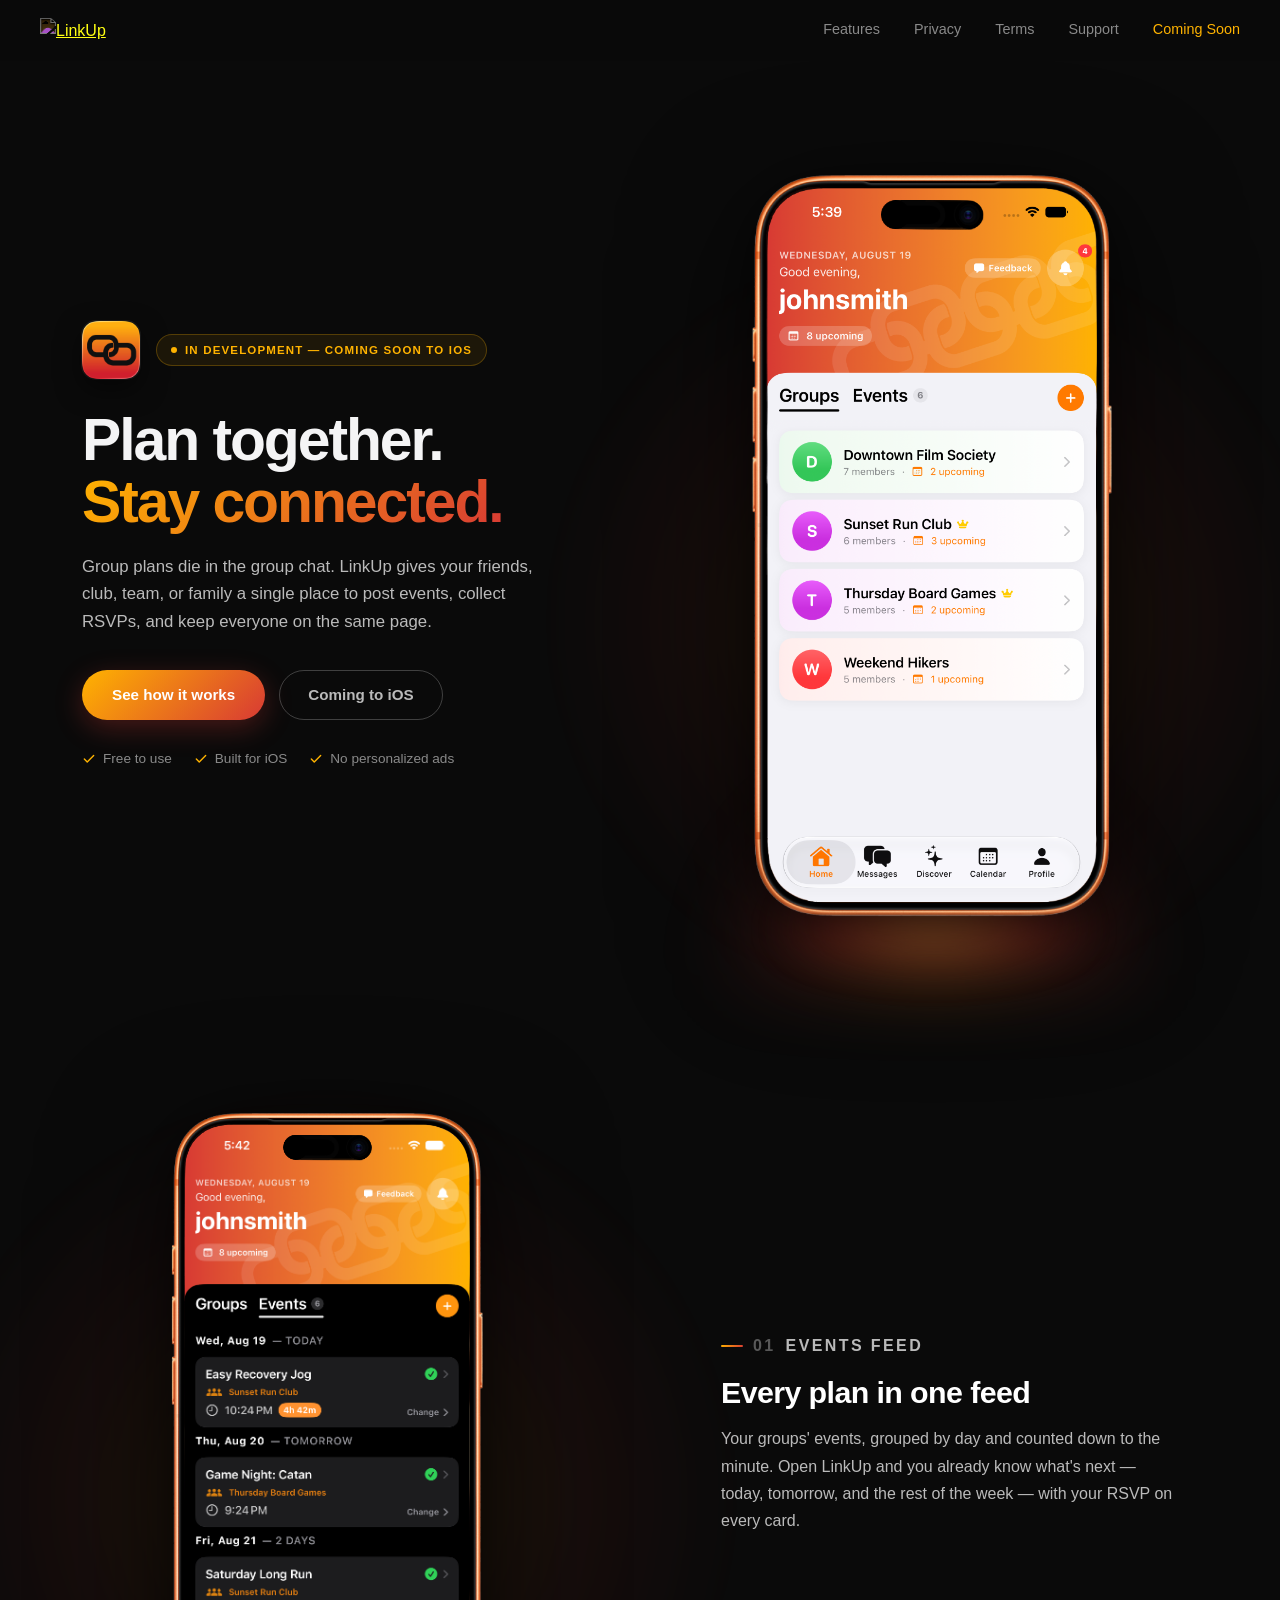
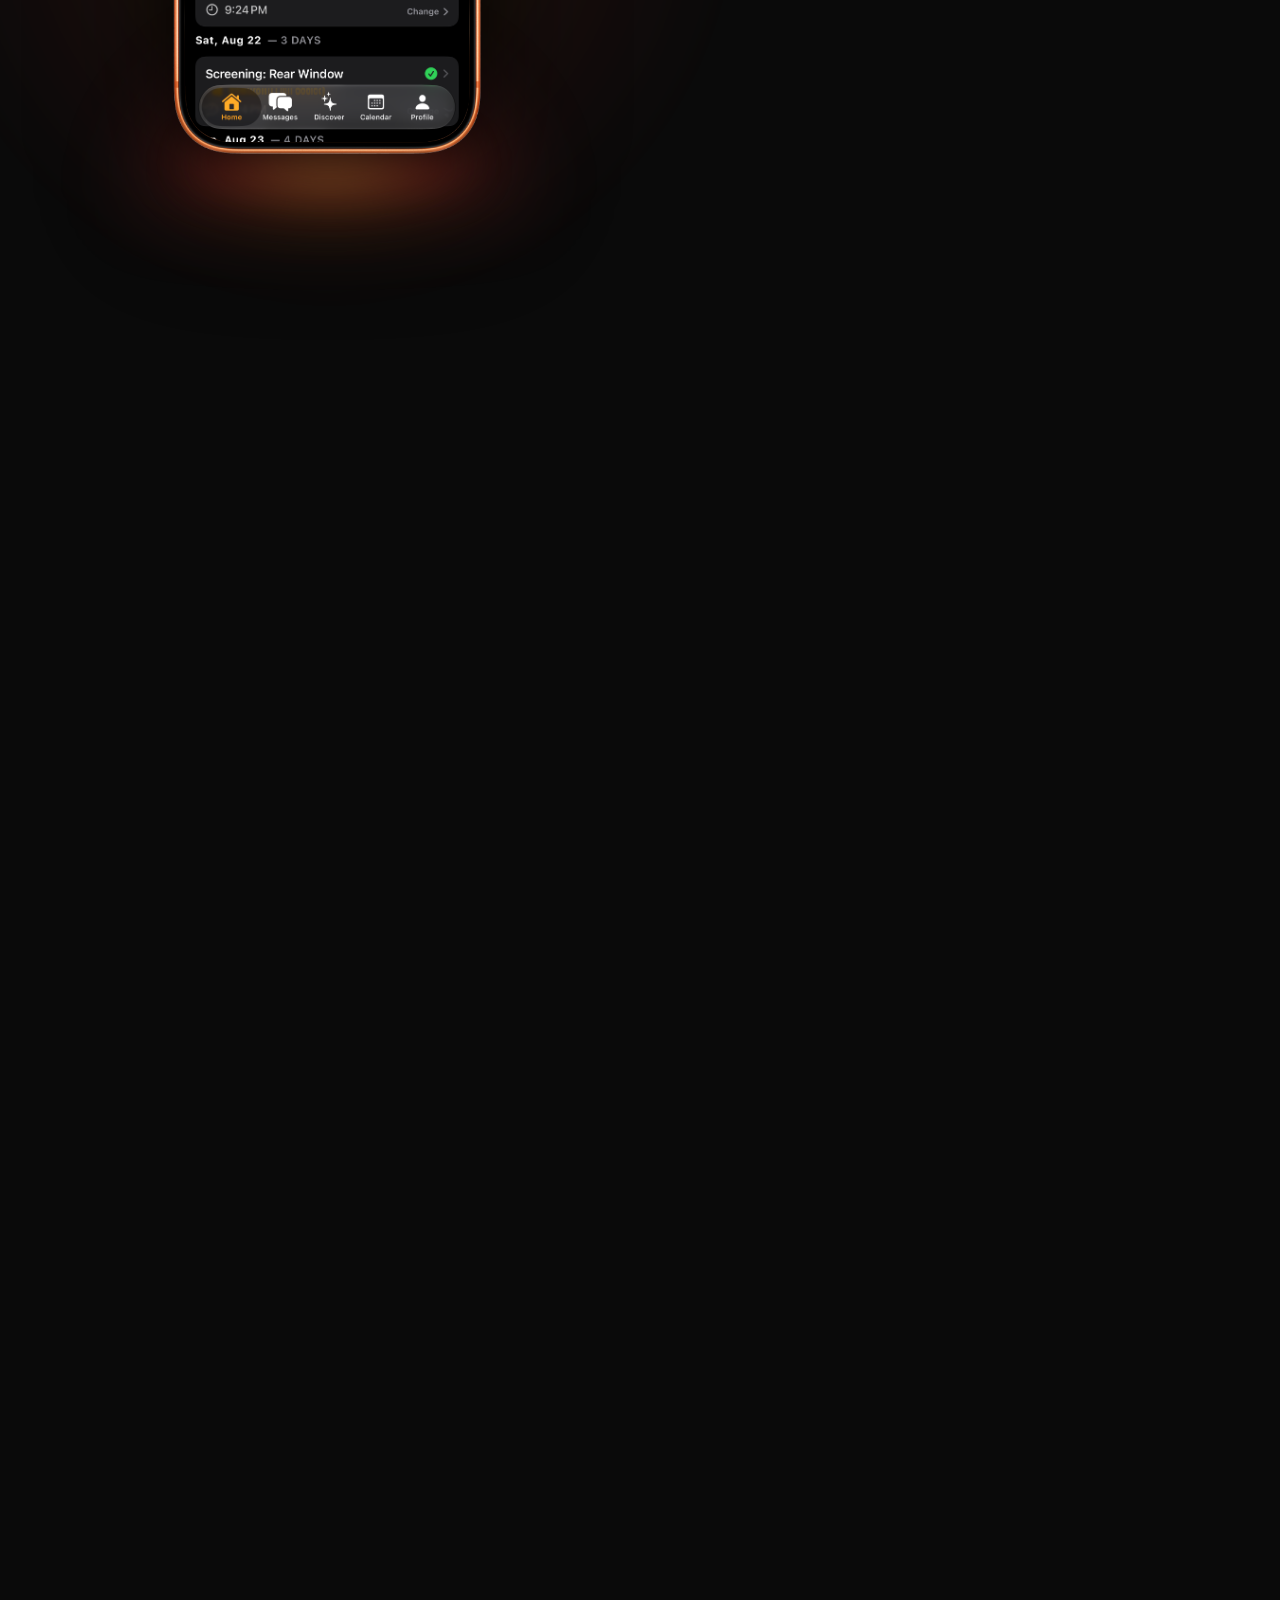
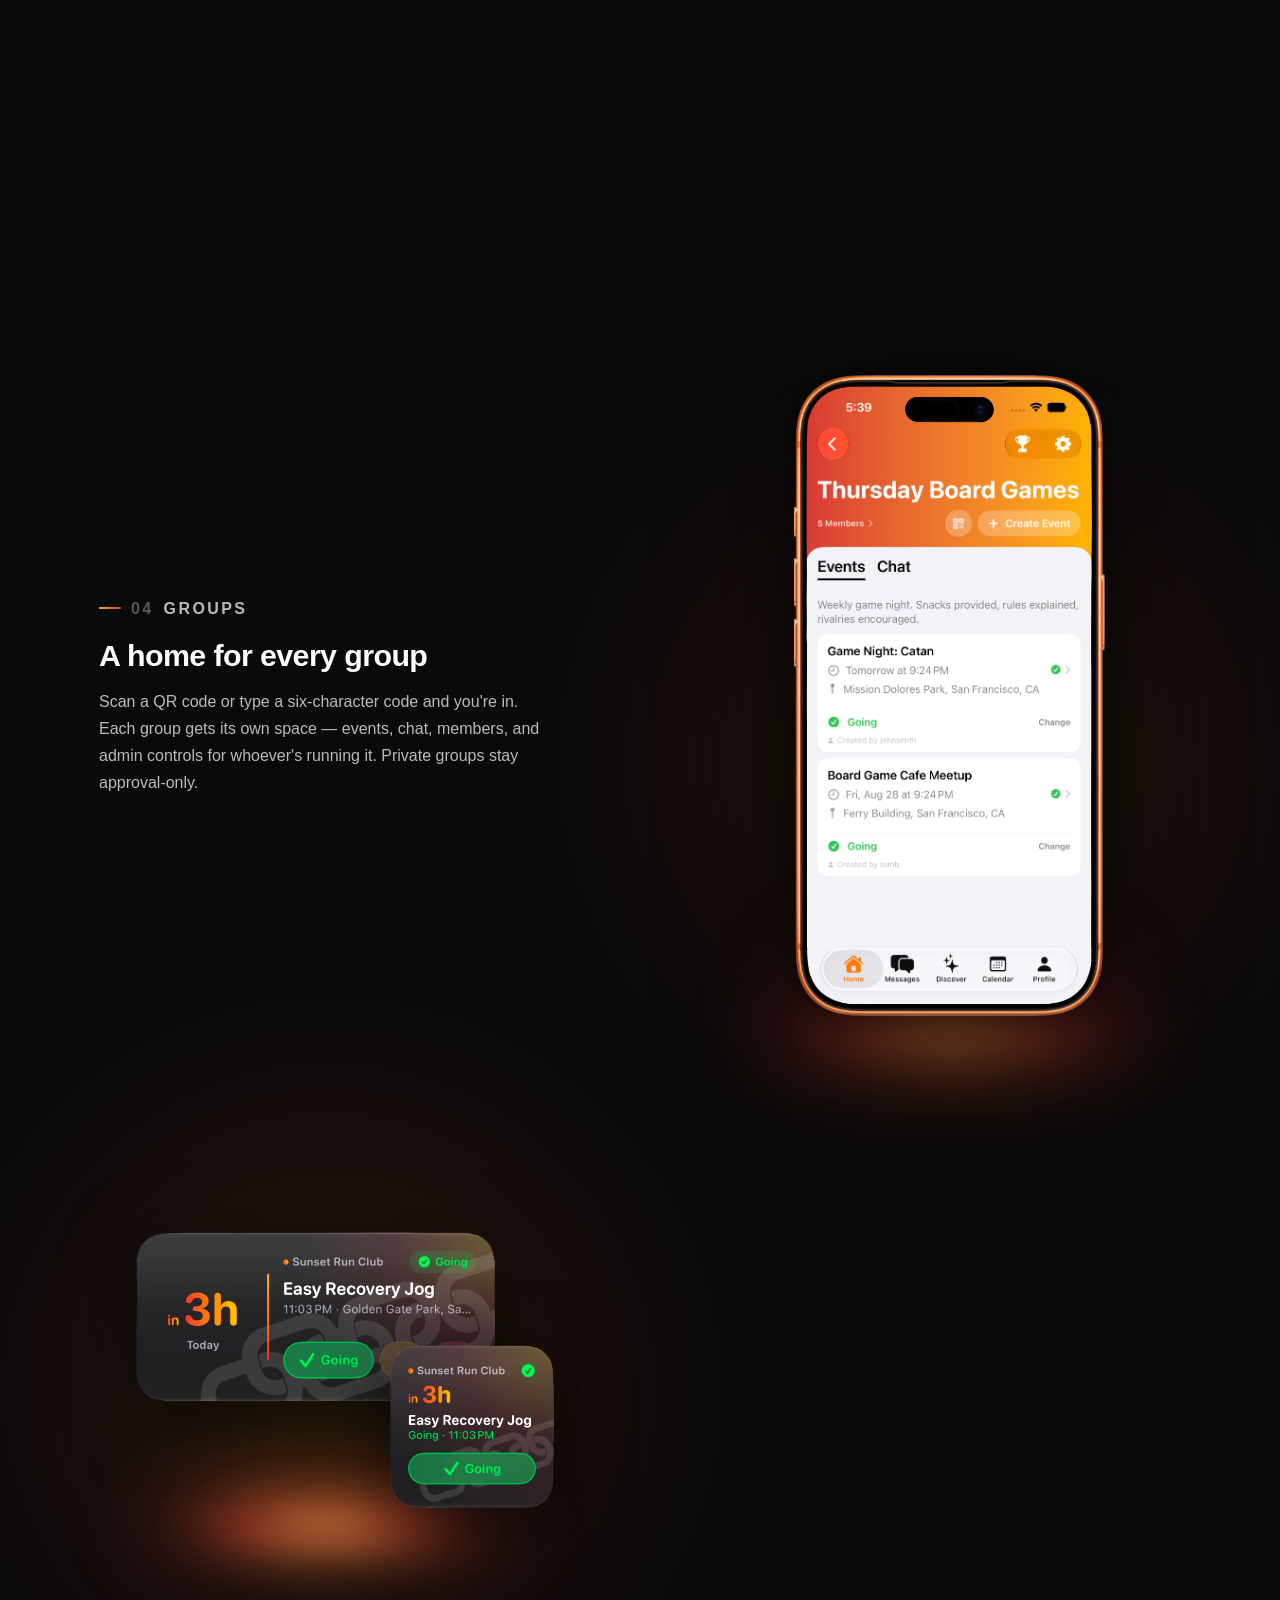
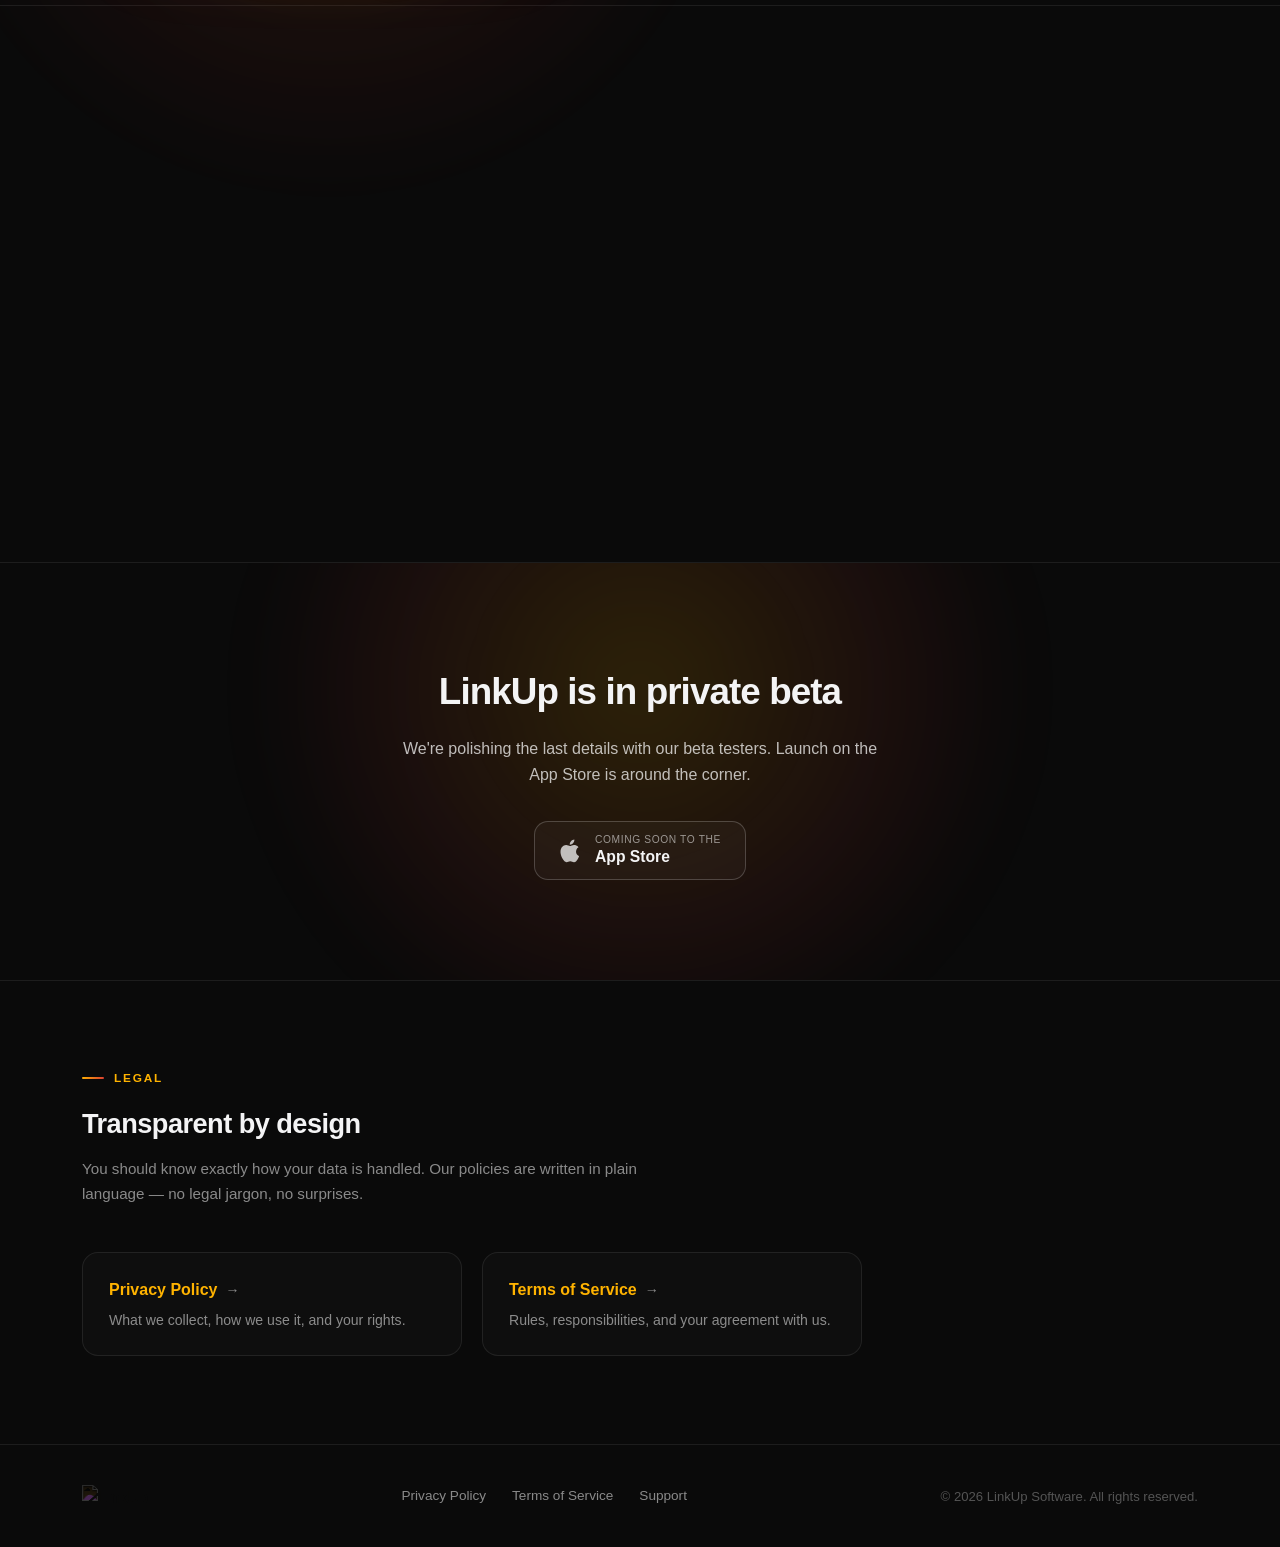
==== commit 5efe2802: "feat(site): support page with spam-gated contact form New /support — name, email, reason and message" ====
--- a/index.html
+++ b/index.html
@@ -497,6 +497,7 @@
       .wrap { padding: 0 18px; }
       .nav-links { gap: 11px; }
       .nav-links a { font-size: 0.76rem; }
+      .nav-links a[href="support"] { display: none; }
       .hero-badge { font-size: 0.64rem; padding: 5px 12px; }
       .hero h1 { font-size: 2rem; }
     }
@@ -513,6 +514,7 @@
     <a href="#feed">Features</a>
     <a href="privacy">Privacy</a>
     <a href="tos">Terms</a>
+    <a href="support">Support</a>
     <a href="#coming-soon" class="nav-cta">Coming Soon</a>
   </div>
 </nav>
@@ -700,7 +702,7 @@
     <div class="footer-links">
       <a href="privacy">Privacy Policy</a>
       <a href="tos">Terms of Service</a>
-      <a href="mailto:hello.linkupapp@gmail.com">Contact</a>
+      <a href="support">Support</a>
     </div>
     <p class="footer-copy">&copy; 2026 LinkUp Software. All rights reserved.</p>
   </div>
